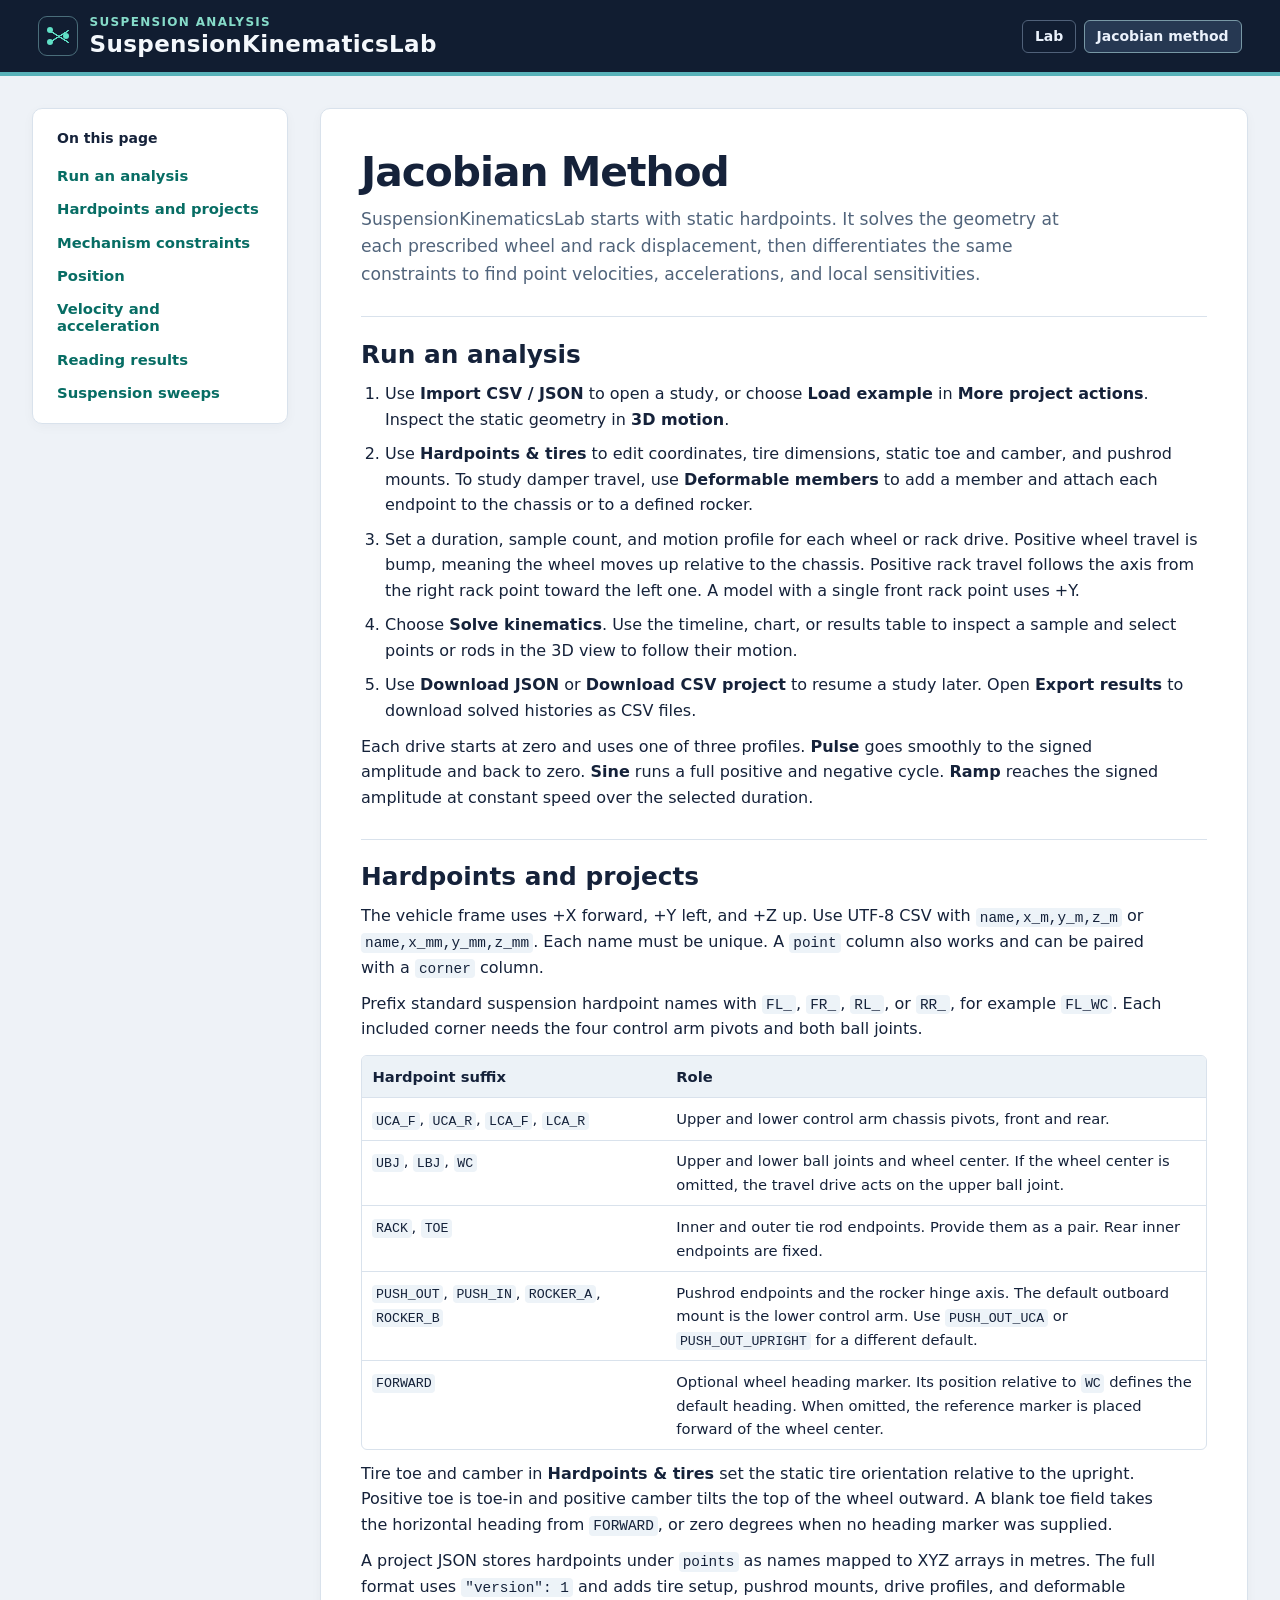
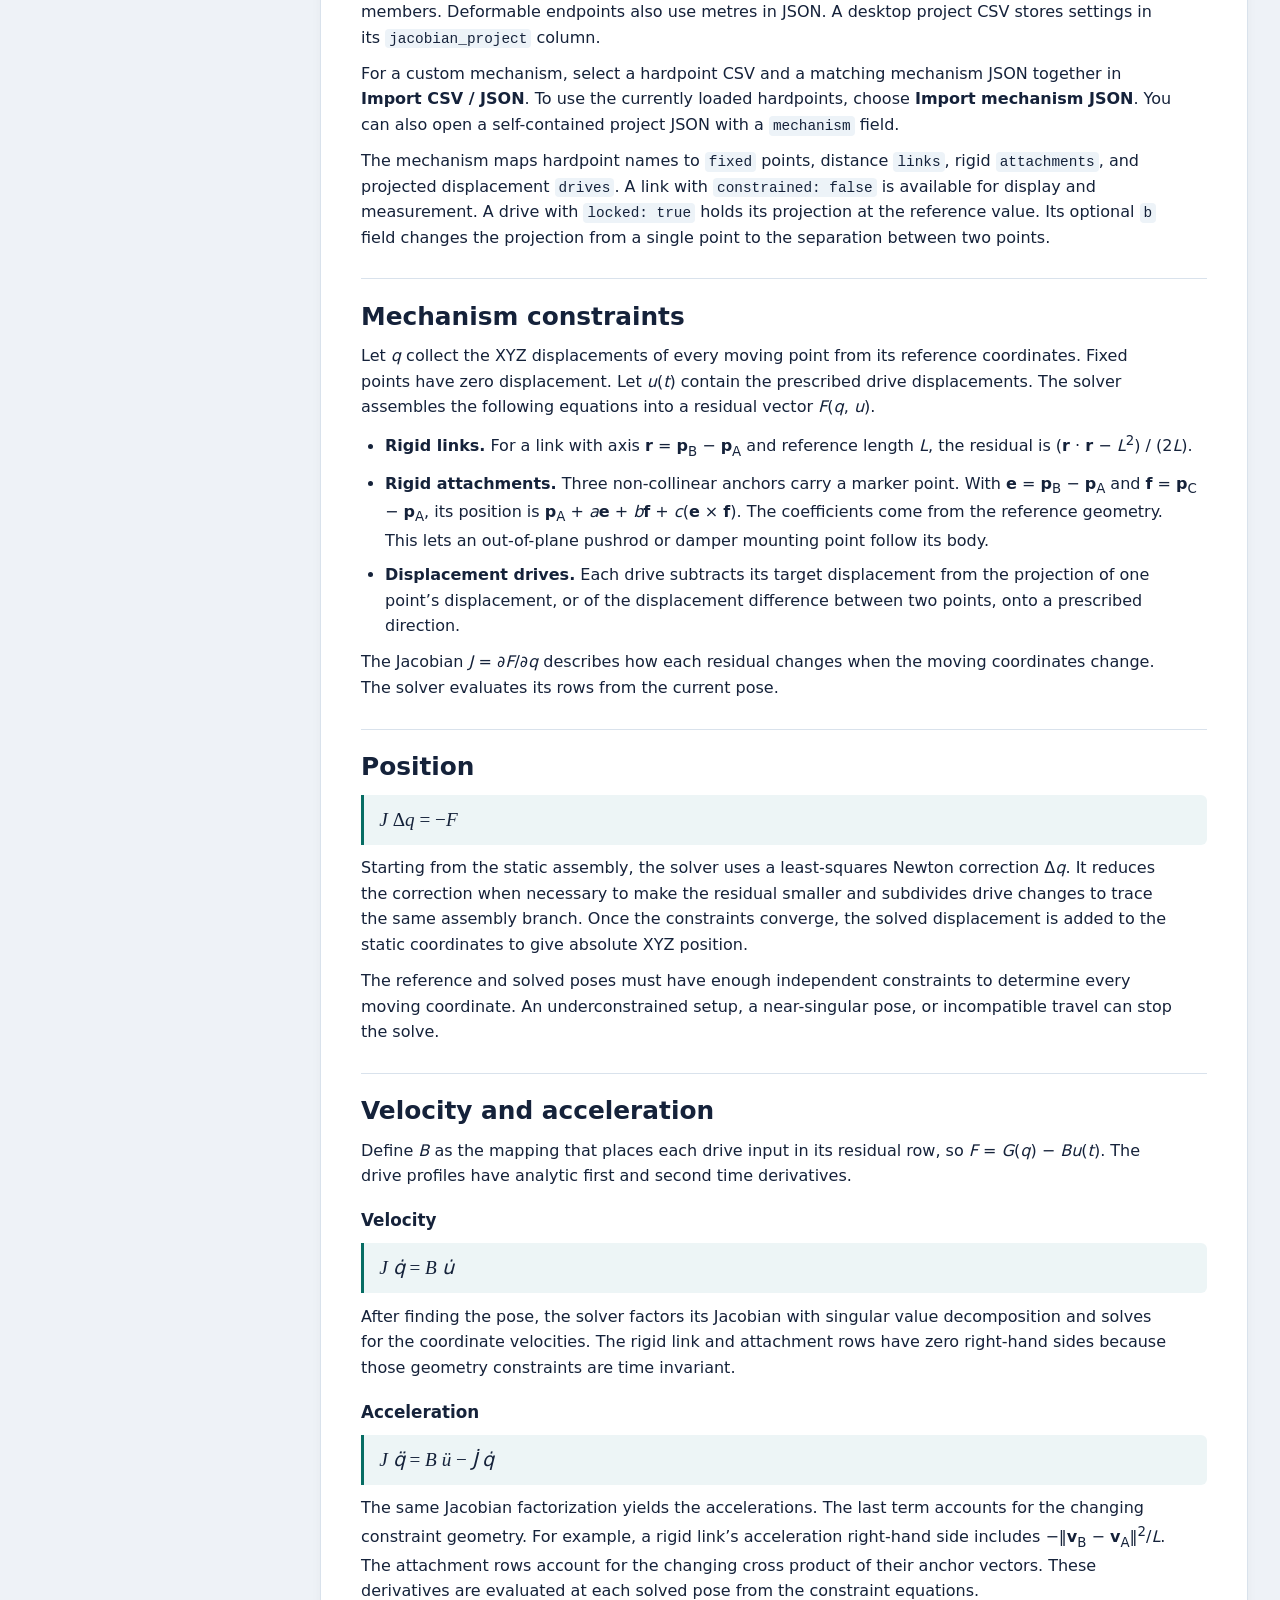
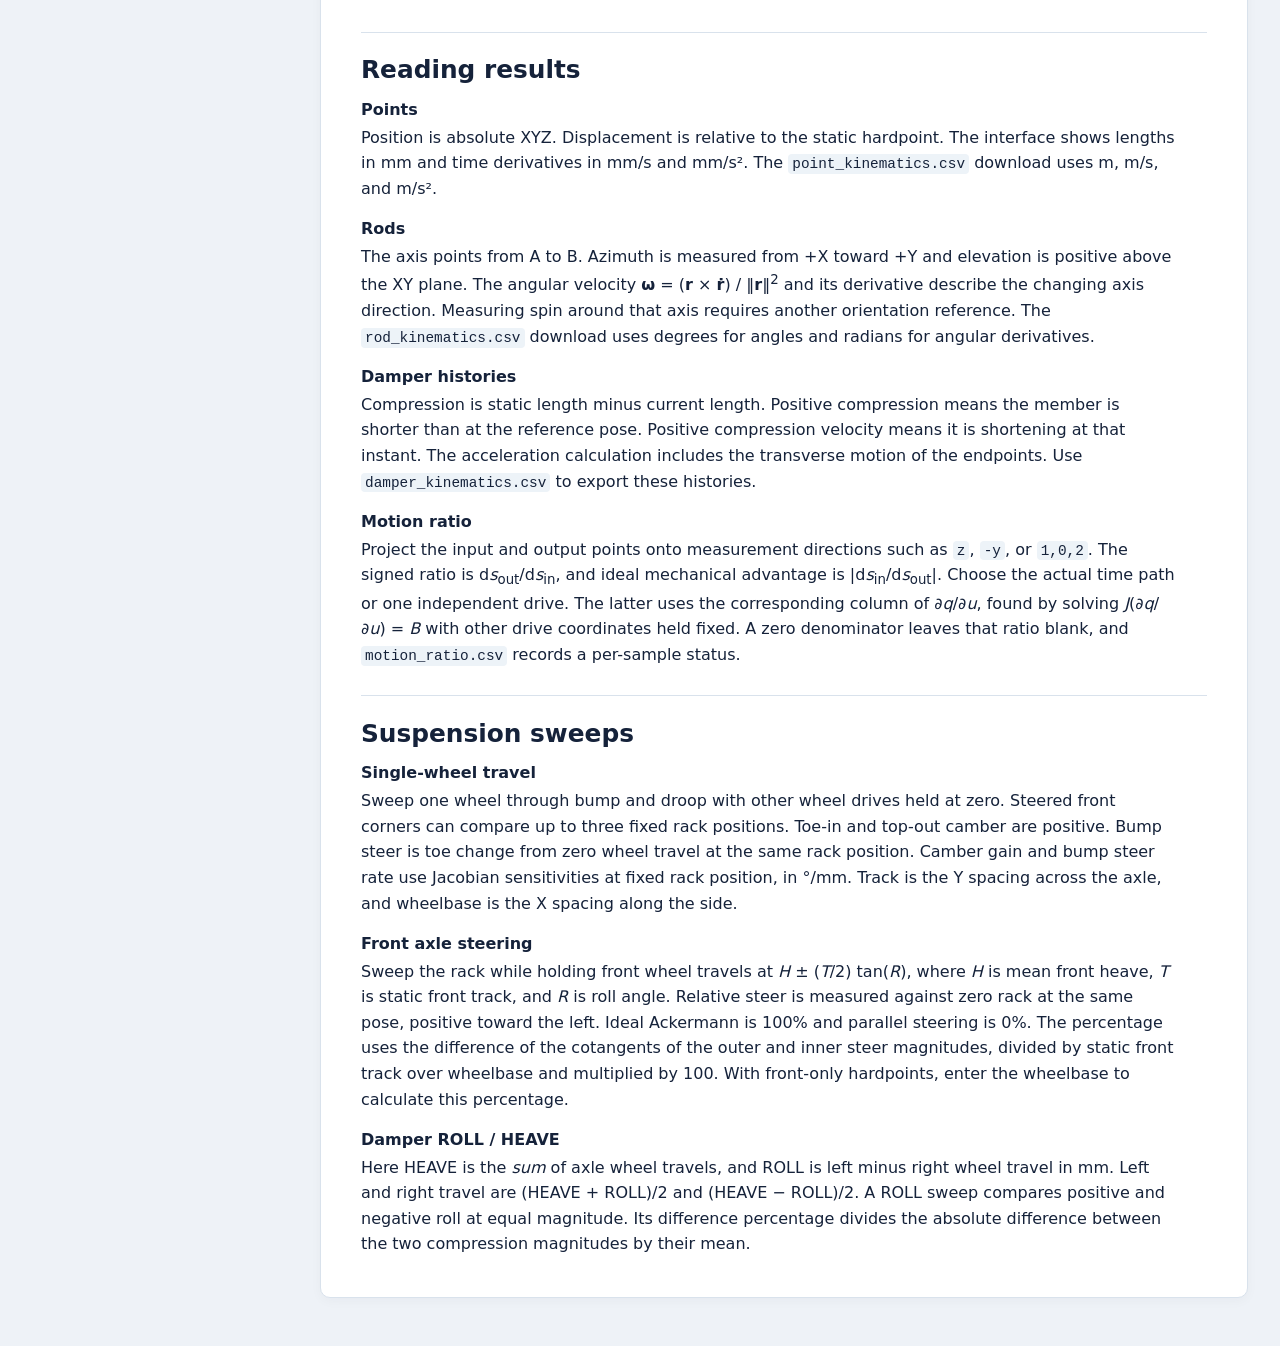
==== web/method.html @ 9f3589c9 "Publish SuspensionKinematicsLab with GitHub Pages" ====
<!doctype html>
<html lang="en">
<head>
  <meta charset="utf-8">
  <meta name="viewport" content="width=device-width, initial-scale=1">
  <meta name="description" content="Set up a suspension study and learn how the constraint Jacobian solves position, velocity, and acceleration.">
  <meta name="theme-color" content="#111d31">
  <title>Jacobian Method | SuspensionKinematicsLab</title>
  <link rel="icon" href="data:image/svg+xml,%3Csvg xmlns='http://www.w3.org/2000/svg' viewBox='0 0 32 32'%3E%3Crect width='32' height='32' rx='6' fill='%23111d31'/%3E%3Cpath d='M8 8 24 16 8 24' fill='none' stroke='%2360e0c6' stroke-width='2'/%3E%3Cg fill='%2360e0c6'%3E%3Ccircle cx='8' cy='8' r='3'/%3E%3Ccircle cx='24' cy='16' r='3'/%3E%3Ccircle cx='8' cy='24' r='3'/%3E%3C/g%3E%3C/svg%3E">
  <link rel="stylesheet" href="./styles.css">
  <link rel="stylesheet" href="./method.css">
</head>
<body class="method-page">
  <header class="app-header">
    <a class="brand method-brand" href="./">
      <span class="brand-mark" aria-hidden="true"><i></i><i></i><i></i></span>
      <div><p class="eyebrow">Suspension analysis</p><span class="method-brand-title">SuspensionKinematicsLab</span></div>
    </a>
    <nav class="toolbar" aria-label="Site navigation">
      <a class="nav-link" href="./">Lab</a>
      <a class="nav-link" href="./method.html" aria-current="page">Jacobian method</a>
    </nav>
  </header>
  <main class="method-layout">
    <aside class="method-sidebar">
      <nav aria-label="On this page">
        <h2>On this page</h2>
        <a href="#workflow">Run an analysis</a>
        <a href="#hardpoints">Hardpoints and projects</a>
        <a href="#constraints">Mechanism constraints</a>
        <a href="#position">Position</a>
        <a href="#derivatives">Velocity and acceleration</a>
        <a href="#results">Reading results</a>
        <a href="#sweeps">Suspension sweeps</a>
      </nav>
    </aside>
    <article class="method-content">
      <div class="method-intro">
        <h1>Jacobian Method</h1>
        <p>SuspensionKinematicsLab starts with static hardpoints. It solves the geometry at each prescribed wheel and rack displacement, then differentiates the same constraints to find point velocities, accelerations, and local sensitivities.</p>
      </div>
      <section id="workflow">
        <h2>Run an analysis</h2>
        <ol>
          <li>Use <strong>Import CSV / JSON</strong> to open a study, or choose <strong>Load example</strong> in <strong>More project actions</strong>. Inspect the static geometry in <strong>3D motion</strong>.</li>
          <li>Use <strong>Hardpoints &amp; tires</strong> to edit coordinates, tire dimensions, static toe and camber, and pushrod mounts. To study damper travel, use <strong>Deformable members</strong> to add a member and attach each endpoint to the chassis or to a defined rocker.</li>
          <li>Set a duration, sample count, and motion profile for each wheel or rack drive. Positive wheel travel is bump, meaning the wheel moves up relative to the chassis. Positive rack travel follows the axis from the right rack point toward the left one. A model with a single front rack point uses +Y.</li>
          <li>Choose <strong>Solve kinematics</strong>. Use the timeline, chart, or results table to inspect a sample and select points or rods in the 3D view to follow their motion.</li>
          <li>Use <strong>Download JSON</strong> or <strong>Download CSV project</strong> to resume a study later. Open <strong>Export results</strong> to download solved histories as CSV files.</li>
        </ol>
        <p>Each drive starts at zero and uses one of three profiles. <strong>Pulse</strong> goes smoothly to the signed amplitude and back to zero. <strong>Sine</strong> runs a full positive and negative cycle. <strong>Ramp</strong> reaches the signed amplitude at constant speed over the selected duration.</p>
      </section>

      <section id="hardpoints">
        <h2>Hardpoints and projects</h2>
        <p>The vehicle frame uses +X forward, +Y left, and +Z up. Use UTF-8 CSV with <code>name,x_m,y_m,z_m</code> or <code>name,x_mm,y_mm,z_mm</code>. Each name must be unique. A <code>point</code> column also works and can be paired with a <code>corner</code> column.</p>
        <p>Prefix standard suspension hardpoint names with <code>FL_</code>, <code>FR_</code>, <code>RL_</code>, or <code>RR_</code>, for example <code>FL_WC</code>. Each included corner needs the four control arm pivots and both ball joints.</p>
        <div class="method-table">
          <table>
            <thead><tr><th scope="col">Hardpoint suffix</th><th scope="col">Role</th></tr></thead>
            <tbody>
              <tr><td><code>UCA_F</code>, <code>UCA_R</code>, <code>LCA_F</code>, <code>LCA_R</code></td><td>Upper and lower control arm chassis pivots, front and rear.</td></tr>
              <tr><td><code>UBJ</code>, <code>LBJ</code>, <code>WC</code></td><td>Upper and lower ball joints and wheel center. If the wheel center is omitted, the travel drive acts on the upper ball joint.</td></tr>
              <tr><td><code>RACK</code>, <code>TOE</code></td><td>Inner and outer tie rod endpoints. Provide them as a pair. Rear inner endpoints are fixed.</td></tr>
              <tr><td><code>PUSH_OUT</code>, <code>PUSH_IN</code>, <code>ROCKER_A</code>, <code>ROCKER_B</code></td><td>Pushrod endpoints and the rocker hinge axis. The default outboard mount is the lower control arm. Use <code>PUSH_OUT_UCA</code> or <code>PUSH_OUT_UPRIGHT</code> for a different default.</td></tr>
              <tr><td><code>FORWARD</code></td><td>Optional wheel heading marker. Its position relative to <code>WC</code> defines the default heading. When omitted, the reference marker is placed forward of the wheel center.</td></tr>
            </tbody>
          </table>
        </div>
        <p>Tire toe and camber in <strong>Hardpoints &amp; tires</strong> set the static tire orientation relative to the upright. Positive toe is toe-in and positive camber tilts the top of the wheel outward. A blank toe field takes the horizontal heading from <code>FORWARD</code>, or zero degrees when no heading marker was supplied.</p>
        <p>A project JSON stores hardpoints under <code>points</code> as names mapped to XYZ arrays in metres. The full format uses <code>"version": 1</code> and adds tire setup, pushrod mounts, drive profiles, and deformable members. Deformable endpoints also use metres in JSON. A desktop project CSV stores settings in its <code>jacobian_project</code> column.</p>
        <p>For a custom mechanism, select a hardpoint CSV and a matching mechanism JSON together in <strong>Import CSV / JSON</strong>. To use the currently loaded hardpoints, choose <strong>Import mechanism JSON</strong>. You can also open a self-contained project JSON with a <code>mechanism</code> field.</p>
        <p>The mechanism maps hardpoint names to <code>fixed</code> points, distance <code>links</code>, rigid <code>attachments</code>, and projected displacement <code>drives</code>. A link with <code>constrained: false</code> is available for display and measurement. A drive with <code>locked: true</code> holds its projection at the reference value. Its optional <code>b</code> field changes the projection from a single point to the separation between two points.</p>
      </section>

      <section id="constraints">
        <h2>Mechanism constraints</h2>
        <p>Let <var>q</var> collect the XYZ displacements of every moving point from its reference coordinates. Fixed points have zero displacement. Let <var>u</var>(<var>t</var>) contain the prescribed drive displacements. The solver assembles the following equations into a residual vector <var>F</var>(<var>q</var>, <var>u</var>).</p>
        <ul>
          <li><strong>Rigid links.</strong> For a link with axis <strong>r</strong> = <strong>p</strong><sub>B</sub> − <strong>p</strong><sub>A</sub> and reference length <var>L</var>, the residual is (<strong>r</strong> · <strong>r</strong> − <var>L</var><sup>2</sup>) / (2<var>L</var>).</li>
          <li><strong>Rigid attachments.</strong> Three non-collinear anchors carry a marker point. With <strong>e</strong> = <strong>p</strong><sub>B</sub> − <strong>p</strong><sub>A</sub> and <strong>f</strong> = <strong>p</strong><sub>C</sub> − <strong>p</strong><sub>A</sub>, its position is <strong>p</strong><sub>A</sub> + <var>a</var><strong>e</strong> + <var>b</var><strong>f</strong> + <var>c</var>(<strong>e</strong> × <strong>f</strong>). The coefficients come from the reference geometry. This lets an out-of-plane pushrod or damper mounting point follow its body.</li>
          <li><strong>Displacement drives.</strong> Each drive subtracts its target displacement from the projection of one point’s displacement, or of the displacement difference between two points, onto a prescribed direction.</li>
        </ul>
        <p>The Jacobian <var>J</var> = ∂<var>F</var>/∂<var>q</var> describes how each residual changes when the moving coordinates change. The solver evaluates its rows from the current pose.</p>
      </section>

      <section id="position">
        <h2>Position</h2>
        <div class="method-equation" role="math" aria-label="J times delta q equals minus F"><var>J</var> Δ<var>q</var> = −<var>F</var></div>
        <p>Starting from the static assembly, the solver uses a least-squares Newton correction Δ<var>q</var>. It reduces the correction when necessary to make the residual smaller and subdivides drive changes to trace the same assembly branch. Once the constraints converge, the solved displacement is added to the static coordinates to give absolute XYZ position.</p>
        <p>The reference and solved poses must have enough independent constraints to determine every moving coordinate. An underconstrained setup, a near-singular pose, or incompatible travel can stop the solve.</p>
      </section>

      <section id="derivatives">
        <h2>Velocity and acceleration</h2>
        <p>Define <var>B</var> as the mapping that places each drive input in its residual row, so <var>F</var> = <var>G</var>(<var>q</var>) − <var>B</var><var>u</var>(<var>t</var>). The drive profiles have analytic first and second time derivatives.</p>
        <h3>Velocity</h3>
        <div class="method-equation" role="math" aria-label="J times q dot equals B times u dot"><var>J</var> <var>q̇</var> = <var>B</var> <var>u̇</var></div>
        <p>After finding the pose, the solver factors its Jacobian with singular value decomposition and solves for the coordinate velocities. The rigid link and attachment rows have zero right-hand sides because those geometry constraints are time invariant.</p>
        <h3>Acceleration</h3>
        <div class="method-equation" role="math" aria-label="J times q double dot equals B times u double dot minus J dot times q dot"><var>J</var> <var>q̈</var> = <var>B</var> <var>ü</var> − <var>J̇</var> <var>q̇</var></div>
        <p>The same Jacobian factorization yields the accelerations. The last term accounts for the changing constraint geometry. For example, a rigid link’s acceleration right-hand side includes −‖<strong>v</strong><sub>B</sub> − <strong>v</strong><sub>A</sub>‖<sup>2</sup>/<var>L</var>. The attachment rows account for the changing cross product of their anchor vectors. These derivatives are evaluated at each solved pose from the constraint equations.</p>
      </section>

      <section id="results">
        <h2>Reading results</h2>
        <dl>
          <div><dt>Points</dt><dd>Position is absolute XYZ. Displacement is relative to the static hardpoint. The interface shows lengths in mm and time derivatives in mm/s and mm/s². The <code>point_kinematics.csv</code> download uses m, m/s, and m/s².</dd></div>
          <div><dt>Rods</dt><dd>The axis points from A to B. Azimuth is measured from +X toward +Y and elevation is positive above the XY plane. The angular velocity <strong>ω</strong> = (<strong>r</strong> × <strong>ṙ</strong>) / ‖<strong>r</strong>‖<sup>2</sup> and its derivative describe the changing axis direction. Measuring spin around that axis requires another orientation reference. The <code>rod_kinematics.csv</code> download uses degrees for angles and radians for angular derivatives.</dd></div>
          <div><dt>Damper histories</dt><dd>Compression is static length minus current length. Positive compression means the member is shorter than at the reference pose. Positive compression velocity means it is shortening at that instant. The acceleration calculation includes the transverse motion of the endpoints. Use <code>damper_kinematics.csv</code> to export these histories.</dd></div>
          <div><dt>Motion ratio</dt><dd>Project the input and output points onto measurement directions such as <code>z</code>, <code>-y</code>, or <code>1,0,2</code>. The signed ratio is d<var>s</var><sub>out</sub>/d<var>s</var><sub>in</sub>, and ideal mechanical advantage is |d<var>s</var><sub>in</sub>/d<var>s</var><sub>out</sub>|. Choose the actual time path or one independent drive. The latter uses the corresponding column of ∂<var>q</var>/∂<var>u</var>, found by solving <var>J</var>(∂<var>q</var>/∂<var>u</var>) = <var>B</var> with other drive coordinates held fixed. A zero denominator leaves that ratio blank, and <code>motion_ratio.csv</code> records a per-sample status.</dd></div>
        </dl>
      </section>

      <section id="sweeps">
        <h2>Suspension sweeps</h2>
        <dl>
          <div><dt>Single-wheel travel</dt><dd>Sweep one wheel through bump and droop with other wheel drives held at zero. Steered front corners can compare up to three fixed rack positions. Toe-in and top-out camber are positive. Bump steer is toe change from zero wheel travel at the same rack position. Camber gain and bump steer rate use Jacobian sensitivities at fixed rack position, in °/mm. Track is the Y spacing across the axle, and wheelbase is the X spacing along the side.</dd></div>
          <div><dt>Front axle steering</dt><dd>Sweep the rack while holding front wheel travels at <var>H</var> ± (<var>T</var>/2) tan(<var>R</var>), where <var>H</var> is mean front heave, <var>T</var> is static front track, and <var>R</var> is roll angle. Relative steer is measured against zero rack at the same pose, positive toward the left. Ideal Ackermann is 100% and parallel steering is 0%. The percentage uses the difference of the cotangents of the outer and inner steer magnitudes, divided by static front track over wheelbase and multiplied by 100. With front-only hardpoints, enter the wheelbase to calculate this percentage.</dd></div>
          <div><dt>Damper ROLL / HEAVE</dt><dd>Here HEAVE is the <em>sum</em> of axle wheel travels, and ROLL is left minus right wheel travel in mm. Left and right travel are (HEAVE + ROLL)/2 and (HEAVE − ROLL)/2. A ROLL sweep compares positive and negative roll at equal magnitude. Its difference percentage divides the absolute difference between the two compression magnitudes by their mean.</dd></div>
        </dl>
      </section>
    </article>
  </main>
</body>
</html>
---- web/styles.css ----
:root {
  color-scheme: light;
  font-family: "Segoe UI", "Microsoft JhengHei UI", system-ui, sans-serif;
  font-size: 16px;
  color: #15223a;
  background: #eef2f7;
  --ink: #15223a;
  --muted: #51647b;
  --line: #d9e2ec;
  --surface: #fff;
  --accent: #076d64;
  --night: #111d31;
  --teal-line: #58b2b9;
}
* { box-sizing: border-box; }
[hidden] { display: none !important; }
body { margin: 0; }
h1, h2, h3, p { margin: 0; }
button, select, input { font: inherit; }
button, select, input:not([type=checkbox], [type=range]), .file-menu summary {
  padding: .48rem .65rem;
  border: 1px solid #bac9d9;
  border-radius: 6px;
  min-width: 0;
  background: var(--surface);
  color: var(--ink);
}
button, .file-menu summary { font-weight: 600; cursor: pointer; }
button:enabled:hover, .file-menu summary:hover { background: #ebf4f6; border-color: #79a4af; }
:disabled { opacity: .55; cursor: default; }
:focus-visible { outline: 3px solid #30a99a; outline-offset: 2px; }
input[type=checkbox], input[type=range], progress { accent-color: var(--accent); }
select {
  appearance: none;
  padding-right: 1.75rem;
  background-image: url("data:image/svg+xml,%3Csvg xmlns='http://www.w3.org/2000/svg' width='12' height='8' fill='none'%3E%3Cpath d='m1 1 5 5 5-5' stroke='%2351647b' stroke-width='1.6'/%3E%3C/svg%3E");
  background-position: right .6rem center;
  background-repeat: no-repeat;
}
label { display: grid; gap: .3rem; min-width: 0; font-size: .875rem; font-weight: 600; }
label :is(input, select) { width: 100%; }
.check { display: flex; align-items: center; gap: .4rem; }
.check input { width: auto; margin: 0; }
.app-header {
  display: flex;
  justify-content: space-between;
  align-items: center;
  flex-wrap: wrap;
  gap: .8rem 1rem;
  padding: .95rem clamp(1rem, 3vw, 3rem);
  background: var(--night);
  color: #f4f8fc;
  border-bottom: 4px solid var(--teal-line);
}
.brand { display: flex; gap: .7rem; align-items: center; min-width: 0; }
.brand h1 { font-size: clamp(1.04rem, 3.5vw, 1.44rem); letter-spacing: .015em; overflow-wrap: anywhere; }
.brand-mark {
  flex: 0 0 40px;
  width: 40px;
  height: 40px;
  border: 1px solid #4a6d7a;
  border-radius: 9px;
  position: relative;
  color: #60e0c6;
  background: linear-gradient(32deg, transparent 47%, currentColor 48% 52%, transparent 53%) 10px 10px/20px 19px no-repeat,
              linear-gradient(-32deg, transparent 47%, currentColor 48% 52%, transparent 53%) 10px 10px/20px 19px no-repeat;
}
.brand-mark i { position: absolute; width: 6px; height: 6px; border-radius: 50%; background: currentColor; }
.brand-mark i:nth-child(1) { left: 8px; top: 10px; }
.brand-mark i:nth-child(2) { left: 8px; bottom: 10px; }
.brand-mark i:nth-child(3) { right: 8px; top: 16px; }
.eyebrow { font-size: .75rem; font-weight: 700; text-transform: uppercase; letter-spacing: .11em; color: var(--accent); }
.app-header .eyebrow { color: #86dbc9; margin-bottom: .12rem; }
.toolbar { display: flex; flex-wrap: wrap; align-items: center; gap: .45rem; }
.nav-link { color: #eaf1fb; text-decoration: none; padding: .46rem .75rem; border-radius: 6px; border: 1px solid #506179; font-size: .875rem; font-weight: 600; }
.nav-link:hover, .nav-link[aria-current=page] { background: #263852; border-color: #7898a5; }
main { max-width: 1700px; margin: auto; padding: 1rem clamp(1rem, 3vw, 3rem) 2.25rem; }
.project-bar { display: flex; align-items: center; justify-content: space-between; flex-wrap: wrap; gap: .6rem 1.25rem; margin-block: 0 .9rem; }
.project-heading { display: grid; gap: .11rem; overflow-wrap: anywhere; min-width: 0; }
.project-heading strong { font-size: 1.12rem; }
.project-bar button, .file-menu summary { font-size: .875rem; }
.file-menu { position: relative; }
.file-menu summary { white-space: nowrap; }
.menu-body {
  position: absolute;
  z-index: 6;
  inset-inline-end: 0;
  top: calc(100% + .3rem);
  display: grid;
  gap: .35rem;
  width: max-content;
  max-width: calc(100vw - 2rem);
  padding: .5rem;
  border: 1px solid var(--line);
  border-radius: 8px;
  background: var(--surface);
  box-shadow: 0 5px 18px #10244129;
}
.menu-body button { text-align: left; font-size: .875rem; }
.workbench { display: grid; grid-template-columns: minmax(250px, 277px) minmax(0, 1fr); align-items: start; gap: .9rem; }
.panel { min-width: 0; border: 1px solid var(--line); border-radius: 10px; background: var(--surface); box-shadow: 0 3px 12px #0d294409; }
.setup, .results { padding: .95rem; }
.panel-title h2 { font-size: 1.12rem; margin-bottom: .68rem; }
.editor-actions { display: grid; gap: .4rem; margin-bottom: .85rem; }
.editor-actions button { text-align: left; font-size: .9rem; }
fieldset { margin: 0; padding: 0; display: grid; gap: .65rem; border: 0; min-width: 0; }
legend { padding: 0; margin-bottom: .5rem; font-weight: 700; font-size: .9375rem; }
.field-grid { display: grid; gap: .5rem; grid-template-columns: repeat(2, minmax(0, 1fr)); }
.drive-row { margin-bottom: .45rem; }
.drive-row strong { display: block; margin-bottom: .25rem; font-size: .875rem; }
.drive-row .field-grid { grid-template-columns: minmax(0, 1fr) minmax(0, 1.35fr); }
.drive-row label { color: var(--muted); }
button.primary, .tab-bar button[aria-selected=true], .sub-tabs button[aria-pressed=true] { color: #fff; background: var(--accent); border-color: var(--accent); }
button.primary:enabled:hover, .tab-bar button[aria-selected=true]:hover, .sub-tabs button[aria-pressed=true]:enabled:hover { color: #fff; background: #085a54; }
.status-area { display: grid; gap: .55rem; margin-bottom: .85rem; padding-bottom: .65rem; border-bottom: 1px solid var(--line); }
#status, .help { font-size: .875rem; color: var(--muted); line-height: 1.5; }
#status[data-error], dialog footer p { color: #a1282d; }
progress { width: 100%; height: .45rem; }
.results-head { display: flex; flex-wrap: wrap; justify-content: space-between; align-items: center; gap: .6rem; margin-bottom: .72rem; }
.tab-bar, .sub-tabs { display: flex; flex-wrap: wrap; gap: .35rem; }
.tab-bar button, .sub-tabs button { font-size: .875rem; }
.sub-tabs { margin-bottom: .75rem; }
.control-strip { display: flex; flex-wrap: wrap; align-items: end; gap: .55rem; margin-bottom: .65rem; }
.control-strip label:not(.check) { flex: 1 1 125px; max-width: 260px; }
.control-strip .check { min-height: 2.25rem; }
.control-help { margin-bottom: .65rem; }
.scan-form > button { margin-bottom: .65rem; }
.metric-strip { padding-top: .65rem; border-top: 1px solid var(--line); }
.visual { min-width: 0; border-radius: 8px; overflow: hidden; background: var(--night); color: #eaf1fb; }
.visual-toolbar { display: flex; flex-wrap: wrap; gap: .65rem; align-items: center; padding: .55rem .72rem; background: #1c2b43; }
.visual-toolbar label { display: inline-flex; align-items: center; font-size: .875rem; }
.visual-toolbar :is(button, select) { padding-block: .29rem; color: #eaf1fb; border-color: #4f6078; background-color: #253550; font-size: .875rem; }
.visual-toolbar select { background-image: url("data:image/svg+xml,%3Csvg xmlns='http://www.w3.org/2000/svg' width='12' height='8' fill='none'%3E%3Cpath d='m1 1 5 5 5-5' stroke='%23eaf1fb' stroke-width='1.6'/%3E%3C/svg%3E"); }
.visual-toolbar button:enabled:hover { background: #3a4b65; }
canvas { display: block; width: 100%; }
#viewport { height: clamp(325px, 52vh, 590px); touch-action: none; cursor: grab; }
#viewport:active { cursor: grabbing; }
.geometry-legend { display: flex; flex-wrap: wrap; gap: .15rem .85rem; padding: .52rem .73rem; border-top: 1px solid #304761; font-size: .8125rem; color: #cedced; }
.geometry-legend span { display: inline-flex; align-items: center; gap: .35rem; }
.key { display: inline-block; width: .7rem; height: 3px; background: #a7c7ef; }
.key.fixed { width: .45rem; height: .45rem; border: 1px solid #a9b9ce; background: transparent; }
.key.moving { width: .45rem; height: .45rem; border-radius: 50%; background: #59d9c3; }
.key.rack { background: #c6db88; }.key.tie { background: #8db5ff; }.key.push { background: #e3a3ee; }.key.damper { background: #ff9f9c; }
.selection-summary { display: flex; flex-wrap: wrap; align-items: center; justify-content: space-between; gap: .55rem; margin-top: .65rem; font-size: .875rem; }
.geometry-help { margin-top: .3rem; }
.playback { display: flex; flex-wrap: wrap; align-items: center; gap: .45rem; margin-top: .85rem; padding-top: .65rem; border-top: 1px solid var(--line); }
.playback input[type=range] { flex: 1; min-width: 68px; }
.playback output { min-width: 5.5rem; text-align: center; font-size: .875rem; font-variant-numeric: tabular-nums; }
.playback button, .playback select { font-size: .875rem; }
.plot-grid { display: grid; grid-template-columns: minmax(0, 7fr) minmax(215px, 4fr); gap: .65rem; }
.plot-canvas { height: 345px; cursor: crosshair; touch-action: pan-y; }
.plot-note { margin: .4rem 0 .55rem; }
.table-scroll { overflow: auto; max-height: 390px; border: 1px solid var(--line); border-radius: 7px; }
table { border-collapse: collapse; width: 100%; font-variant-numeric: tabular-nums; font-size: .875rem; }
td, th { border-bottom: 1px solid var(--line); padding: .42rem .55rem; white-space: nowrap; text-align: left; }
thead { position: sticky; top: 0; z-index: 1; background: #ecf2f7; }
tbody tr:last-child td { border-bottom: 0; }
tbody tr[data-sample] { cursor: pointer; }
tbody tr[data-sample]:hover, tr[data-current] { background: #dff0ed; }
.empty { border: 1px dashed #b8cbd9; background: #f6f9fc; color: var(--muted); border-radius: 8px; padding: 1.05rem; font-size: .9375rem; line-height: 1.5; }
dialog { color: var(--ink); border: 1px solid var(--line); border-radius: 10px; padding: 0; width: min(830px, calc(100% - 1.5rem)); max-height: 91dvh; }
dialog::backdrop { background: #111d31a0; }
dialog form { display: grid; grid-template-rows: auto minmax(0, 1fr) auto; max-height: 89dvh; }
.dialog-title, dialog footer { display: flex; align-items: center; justify-content: space-between; gap: .7rem; padding: .75rem 1rem; background: #edf4f8; }
.dialog-title h2 { font-size: 1.12rem; }
.dialog-body { padding: .8rem 1rem; overflow-y: auto; }
dialog footer p { font-size: .875rem; }
dialog footer button { flex-shrink: 0; }
.settings-group { margin-bottom: .75rem; }
.settings-group h3 { font-size: 1rem; margin-bottom: .4rem; }
.settings-group .table-scroll { max-height: 320px; }
.settings-group input { width: 100%; min-width: 78px; }
.tire-grid { display: grid; grid-template-columns: repeat(4, minmax(0, 1fr)); gap: .55rem; }
.tire-grid + label { margin-top: .5rem; max-width: 280px; }
.member-card { margin: .7rem 0; border: 1px solid var(--line); border-radius: 8px; padding: .65rem; }
.member-title { display: flex; justify-content: space-between; align-items: end; gap: .6rem; }
.member-title label { flex: 1; }
.endpoint { display: grid; grid-template-columns: minmax(110px, 1.4fr) repeat(3, minmax(62px, 1fr)); gap: .45rem; margin-top: .55rem; }
@media (max-width: 1070px) { .plot-grid { grid-template-columns: minmax(0, 1fr); } .table-scroll { max-height: 275px; } }
@media (max-width: 770px) { .workbench { grid-template-columns: minmax(0, 1fr); } .setup, .results { padding: .72rem; } #drive-settings { display: grid; grid-template-columns: repeat(auto-fit, minmax(145px, 1fr)); gap: .5rem; } }
@media (max-width: 500px) {
  .tire-grid, .endpoint { grid-template-columns: repeat(2, minmax(0, 1fr)); }
  .file-menu .menu-body { inset-inline-start: 0; inset-inline-end: auto; }
  .plot-canvas { height: 290px; }
  #viewport { height: 315px; }
  .drive-row select { padding-left: .4rem; }
}
---- web/method.css ----
.method-page {
  display: block;
  min-height: 100vh;
  height: auto;
  overflow: visible;
  background: #eef2f7;
  color: var(--ink, #15223a);
}

.method-brand { color: inherit; text-decoration: none; }
.method-brand-title {
  font-size: clamp(1.04rem, 3.5vw, 1.44rem);
  font-weight: 700;
  letter-spacing: .015em;
  overflow-wrap: anywhere;
}

.method-page .method-layout {
  display: grid;
  grid-template-columns: minmax(12rem, 16rem) minmax(0, 1fr);
  grid-template-rows: auto;
  align-items: start;
  gap: clamp(1rem, 3vw, 2rem);
  width: auto;
  max-width: 80rem;
  margin-inline: auto;
  padding: clamp(1rem, 3vw, 2rem) clamp(1rem, 3vw, 2rem) 3rem;
}

.method-sidebar, .method-content {
  min-width: 0;
  border: 1px solid var(--line, #d9e2ec);
  border-radius: 10px;
  background: var(--surface, #fff);
  box-shadow: 0 3px 12px #0d294409;
}

.method-sidebar {
  position: sticky;
  top: 1rem;
  padding: 1rem;
}

.method-sidebar nav { display: grid; gap: .22rem; }

.method-sidebar h2 {
  margin: 0 0 .4rem;
  padding: .3rem .5rem;
  font-size: .875rem;
}

.method-sidebar a {
  padding: .4rem .5rem;
  border-radius: 6px;
  color: var(--accent, #076d64);
  font-size: .925rem;
  font-weight: 600;
  text-decoration: none;
}

.method-sidebar a:hover {
  background: #e1f3ef;
  text-decoration: underline;
  text-underline-offset: .15em;
}

.method-content {
  overflow-wrap: break-word;
  padding: clamp(1rem, 4vw, 2.5rem);
  font-size: 1rem;
  line-height: 1.6;
}

.method-content h1 {
  margin: 0;
  font-size: clamp(1.75rem, 4vw, 2.55rem);
  line-height: 1.13;
  letter-spacing: -.025em;
}

.method-content h2, .method-content h3 { margin: 0; line-height: 1.25; }
.method-content h2 { font-size: clamp(1.25rem, 3vw, 1.55rem); }
.method-content h3 { margin-top: 1.35rem; font-size: 1.05rem; }
.method-content p { margin: .65rem 0 0; }
.method-content p, .method-content li, .method-content dd { max-width: 80ch; }
.method-content strong { font-weight: 650; }
.method-content section {
  margin-top: 1.75rem;
  padding-top: 1.4rem;
  border-top: 1px solid var(--line, #d9e2ec);
  scroll-margin-top: 2rem;
}

.method-intro p { max-width: 66ch; color: var(--muted, #51647b); font-size: 1.075rem; }
.method-content ol, .method-content ul { margin: .65rem 0 0; padding-left: 1.5rem; }
.method-content li + li { margin-top: .55rem; }
.method-content dl { margin: .65rem 0 0; }
.method-content dl > div + div { margin-top: .9rem; }
.method-content dt { font-weight: 650; }
.method-content dd { margin: .15rem 0 0; }

.method-content code {
  padding: .12em .28em;
  border-radius: 4px;
  background: #edf3f8;
  font: .9em ui-monospace, Consolas, monospace;
}

.method-equation {
  margin-top: .75rem;
  padding: .55em .8em;
  border-left: 3px solid var(--accent, #076d64);
  border-radius: 0 6px 6px 0;
  background: #edf5f6;
  font: 1.2rem/1.5 "Cambria Math", Cambria, Georgia, serif;
}

.method-table {
  margin-top: .85rem;
  overflow: auto;
  border: 1px solid var(--line, #d9e2ec);
  border-radius: 6px;
}

.method-table table { width: 100%; border-collapse: collapse; font-size: .92rem; }
.method-table th, .method-table td {
  padding: .55rem .65rem;
  border-bottom: 1px solid var(--line, #d9e2ec);
  vertical-align: top;
  text-align: left;
  white-space: normal;
}
.method-table th { background: #ecf2f7; }
.method-table tr:last-child td { border-bottom: 0; }
.method-table td:first-child { width: 36%; }

@media (max-width: 46rem) {
  .method-page .method-layout { grid-template-columns: minmax(0, 1fr); }
  .method-sidebar { position: static; }
  .method-sidebar nav { grid-template-columns: repeat(auto-fit, minmax(min(100%, 9rem), 1fr)); }
  .method-sidebar h2 { grid-column: 1 / -1; }
}
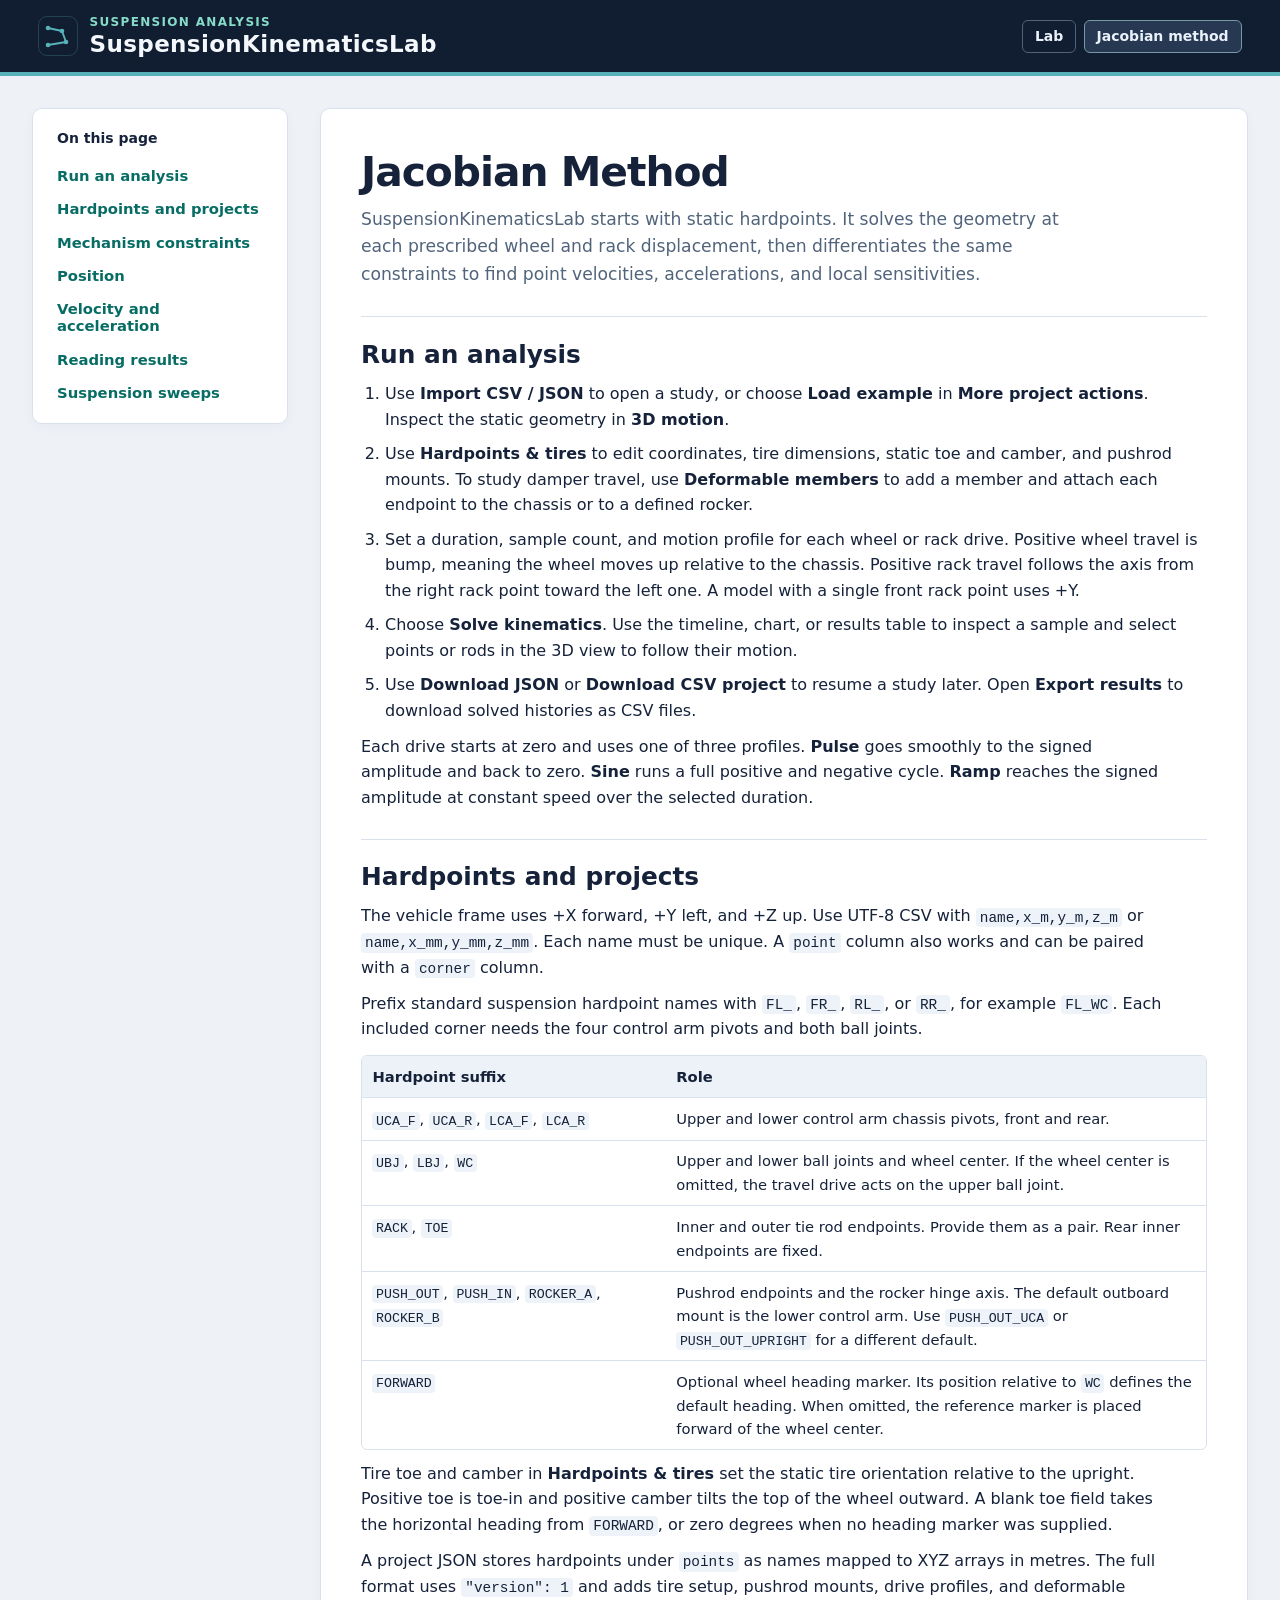
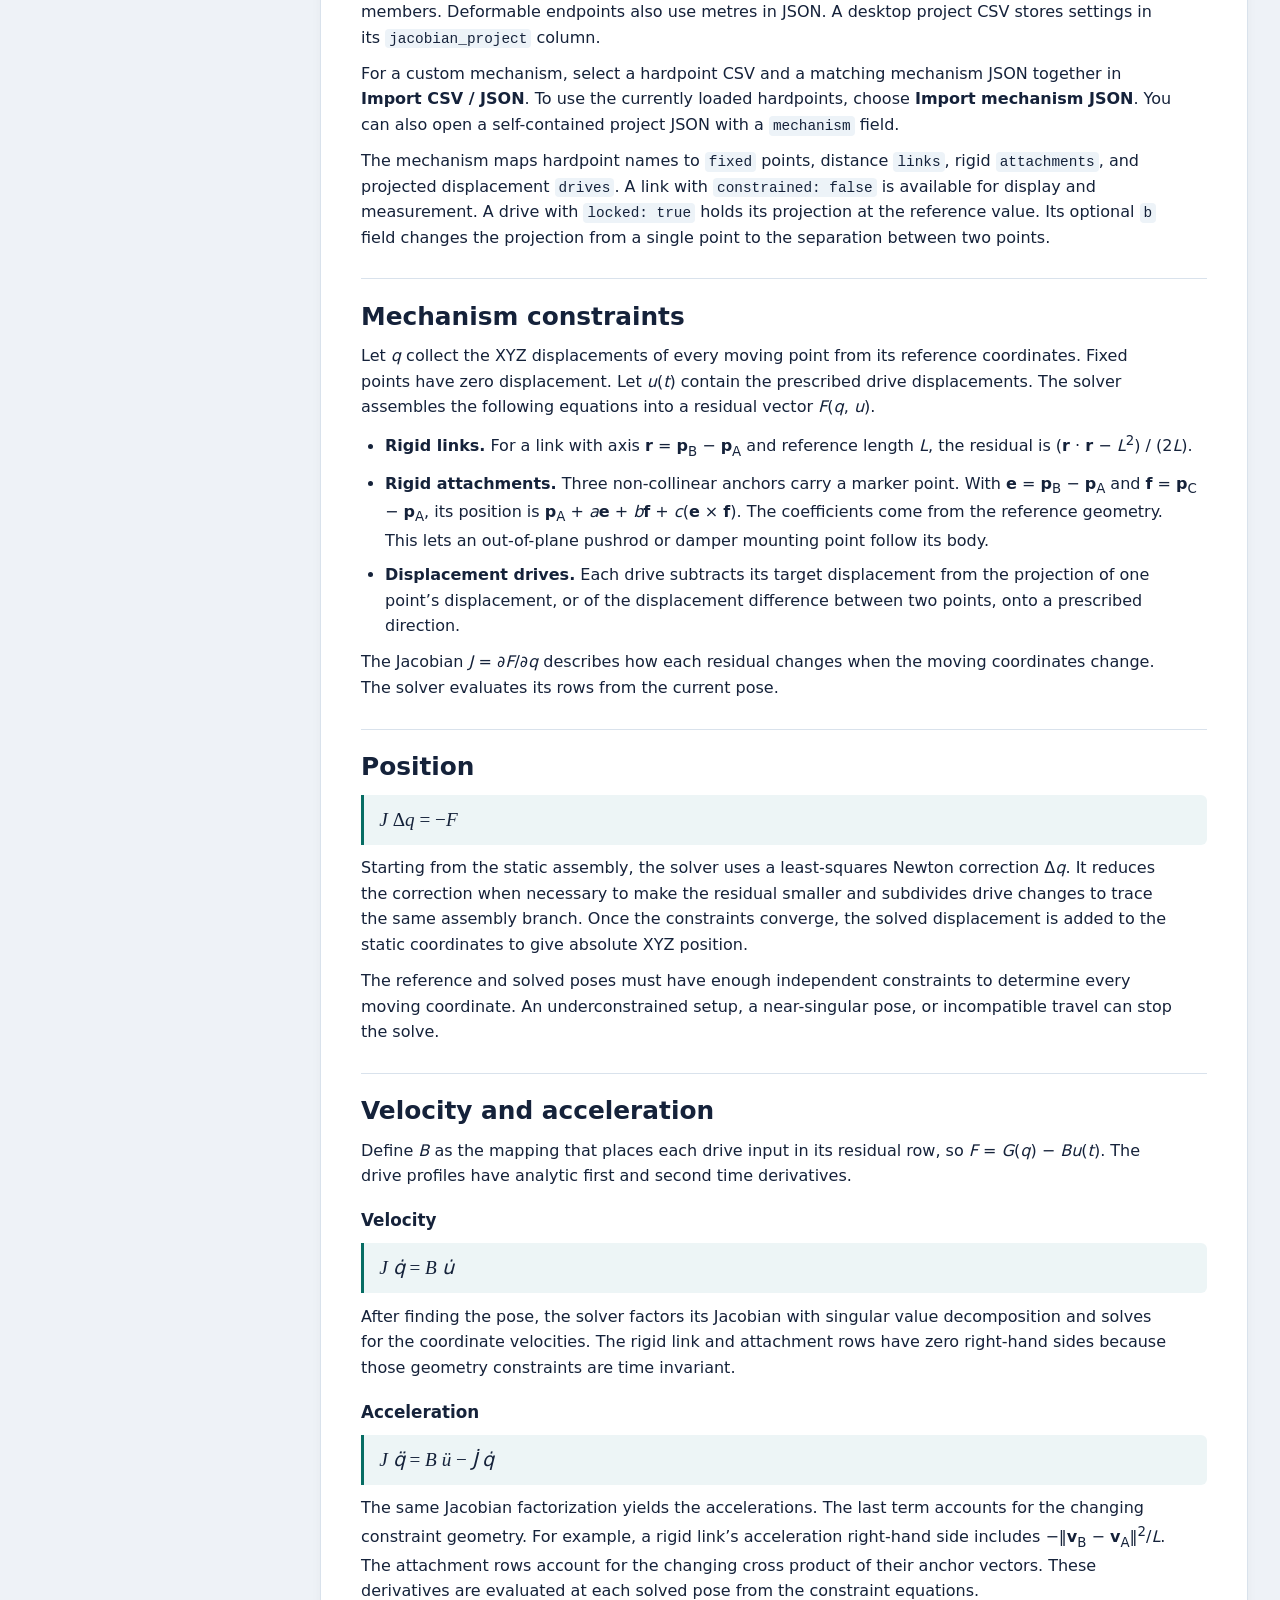
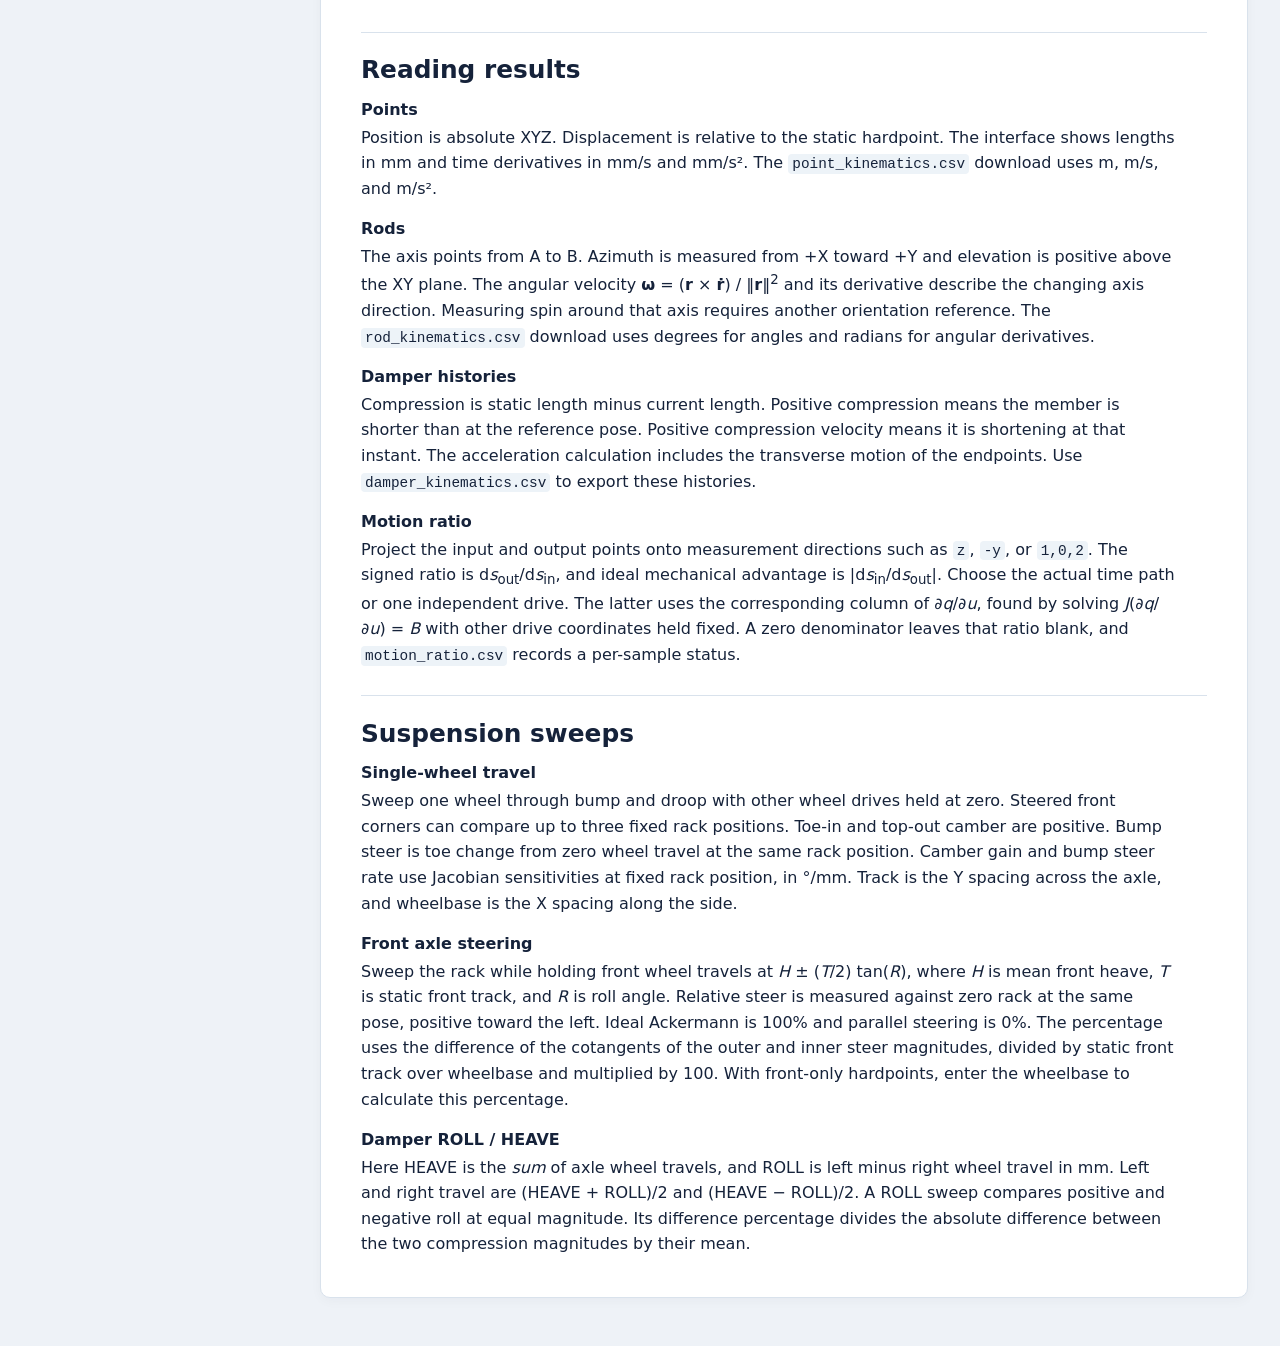
==== commit a9df8416: "Unify the site favicon and suspension header icon" ====
--- a/web/method.html
+++ b/web/method.html
@@ -6,14 +6,14 @@
   <meta name="description" content="Set up a suspension study and learn how the constraint Jacobian solves position, velocity, and acceleration.">
   <meta name="theme-color" content="#111d31">
   <title>Jacobian Method | SuspensionKinematicsLab</title>
-  <link rel="icon" href="data:image/svg+xml,%3Csvg xmlns='http://www.w3.org/2000/svg' viewBox='0 0 32 32'%3E%3Crect width='32' height='32' rx='6' fill='%23111d31'/%3E%3Cpath d='M8 8 24 16 8 24' fill='none' stroke='%2360e0c6' stroke-width='2'/%3E%3Cg fill='%2360e0c6'%3E%3Ccircle cx='8' cy='8' r='3'/%3E%3Ccircle cx='24' cy='16' r='3'/%3E%3Ccircle cx='8' cy='24' r='3'/%3E%3C/g%3E%3C/svg%3E">
+  <link rel="icon" href="suspension-icon.svg" type="image/svg+xml">
   <link rel="stylesheet" href="./styles.css">
   <link rel="stylesheet" href="./method.css">
 </head>
 <body class="method-page">
   <header class="app-header">
     <a class="brand method-brand" href="./">
-      <span class="brand-mark" aria-hidden="true"><i></i><i></i><i></i></span>
+      <img class="brand-mark" src="suspension-icon.svg" width="40" height="40" alt="">
       <div><p class="eyebrow">Suspension analysis</p><span class="method-brand-title">SuspensionKinematicsLab</span></div>
     </a>
     <nav class="toolbar" aria-label="Site navigation">
--- a/web/styles.css
+++ b/web/styles.css
@@ -54,21 +54,7 @@
 }
 .brand { display: flex; gap: .7rem; align-items: center; min-width: 0; }
 .brand h1 { font-size: clamp(1.04rem, 3.5vw, 1.44rem); letter-spacing: .015em; overflow-wrap: anywhere; }
-.brand-mark {
-  flex: 0 0 40px;
-  width: 40px;
-  height: 40px;
-  border: 1px solid #4a6d7a;
-  border-radius: 9px;
-  position: relative;
-  color: #60e0c6;
-  background: linear-gradient(32deg, transparent 47%, currentColor 48% 52%, transparent 53%) 10px 10px/20px 19px no-repeat,
-              linear-gradient(-32deg, transparent 47%, currentColor 48% 52%, transparent 53%) 10px 10px/20px 19px no-repeat;
-}
-.brand-mark i { position: absolute; width: 6px; height: 6px; border-radius: 50%; background: currentColor; }
-.brand-mark i:nth-child(1) { left: 8px; top: 10px; }
-.brand-mark i:nth-child(2) { left: 8px; bottom: 10px; }
-.brand-mark i:nth-child(3) { right: 8px; top: 16px; }
+.brand-mark { display: block; flex: none; }
 .eyebrow { font-size: .75rem; font-weight: 700; text-transform: uppercase; letter-spacing: .11em; color: var(--accent); }
 .app-header .eyebrow { color: #86dbc9; margin-bottom: .12rem; }
 .toolbar { display: flex; flex-wrap: wrap; align-items: center; gap: .45rem; }
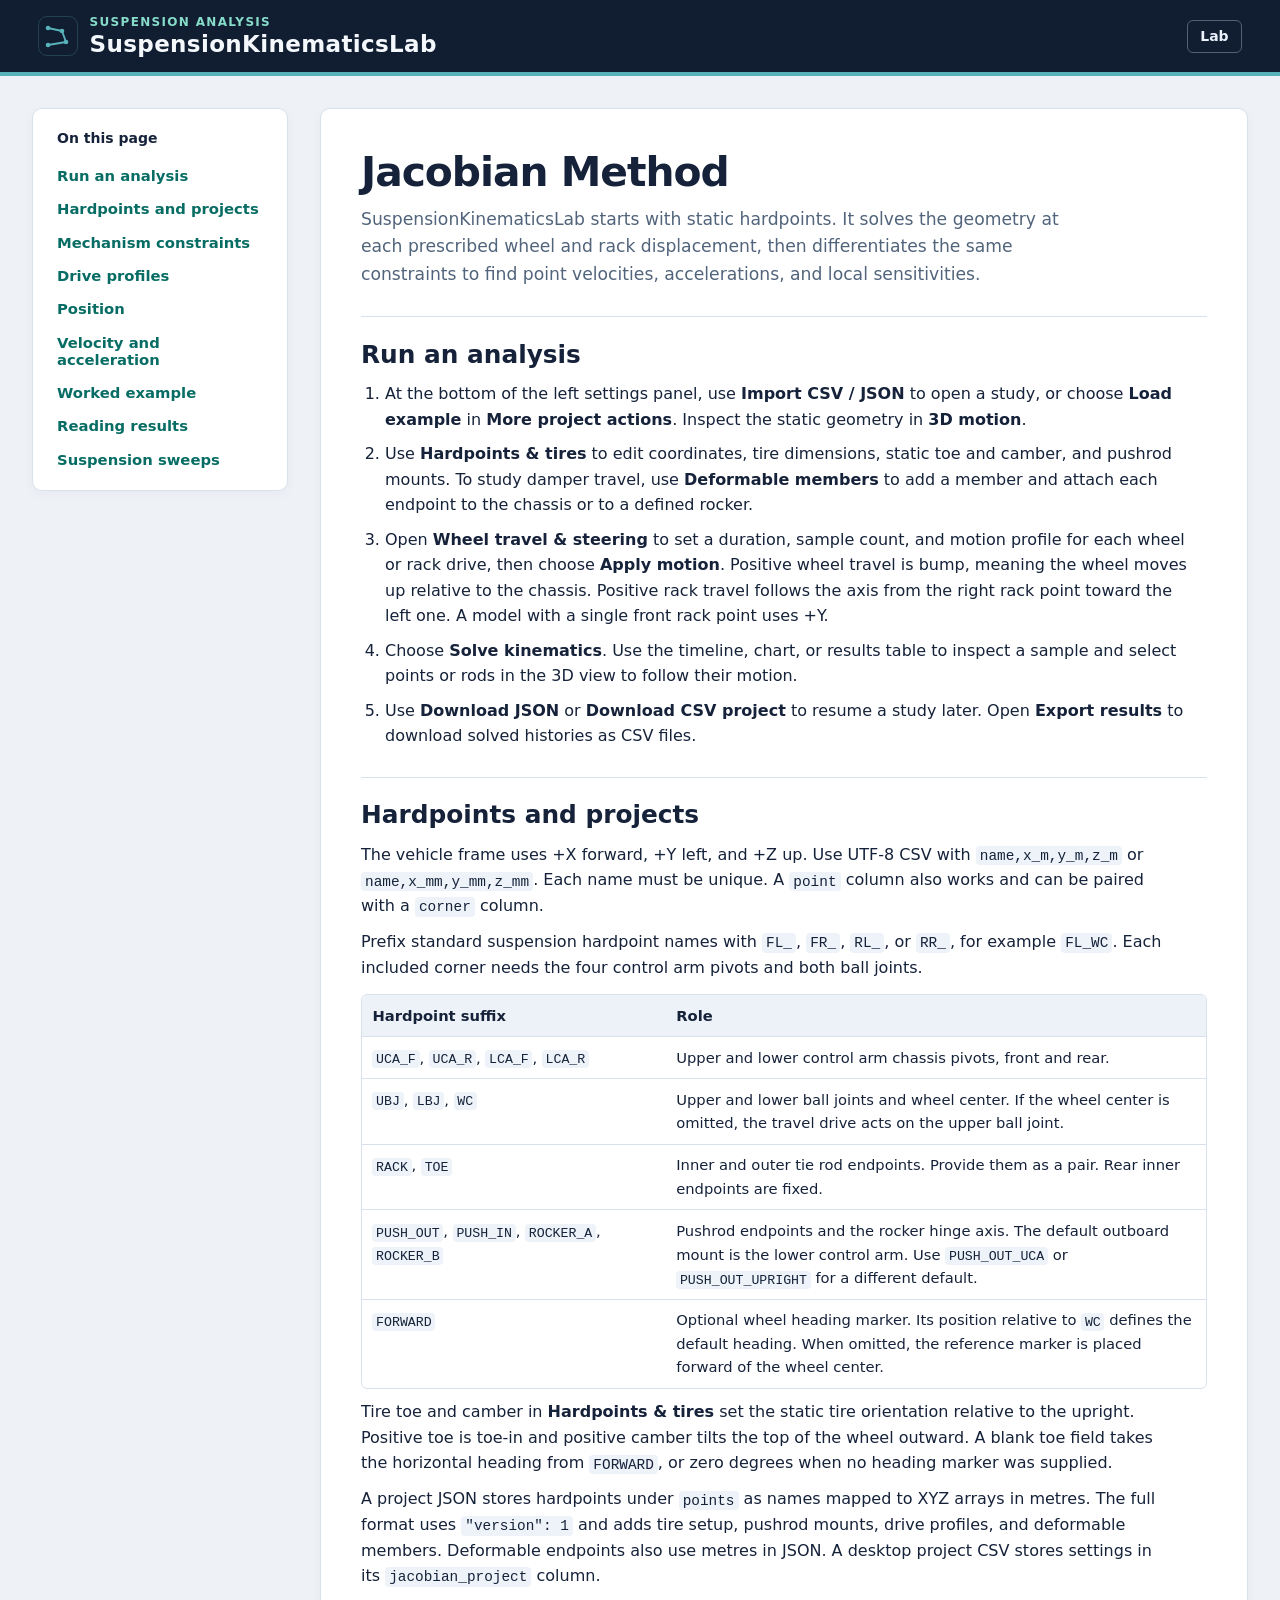
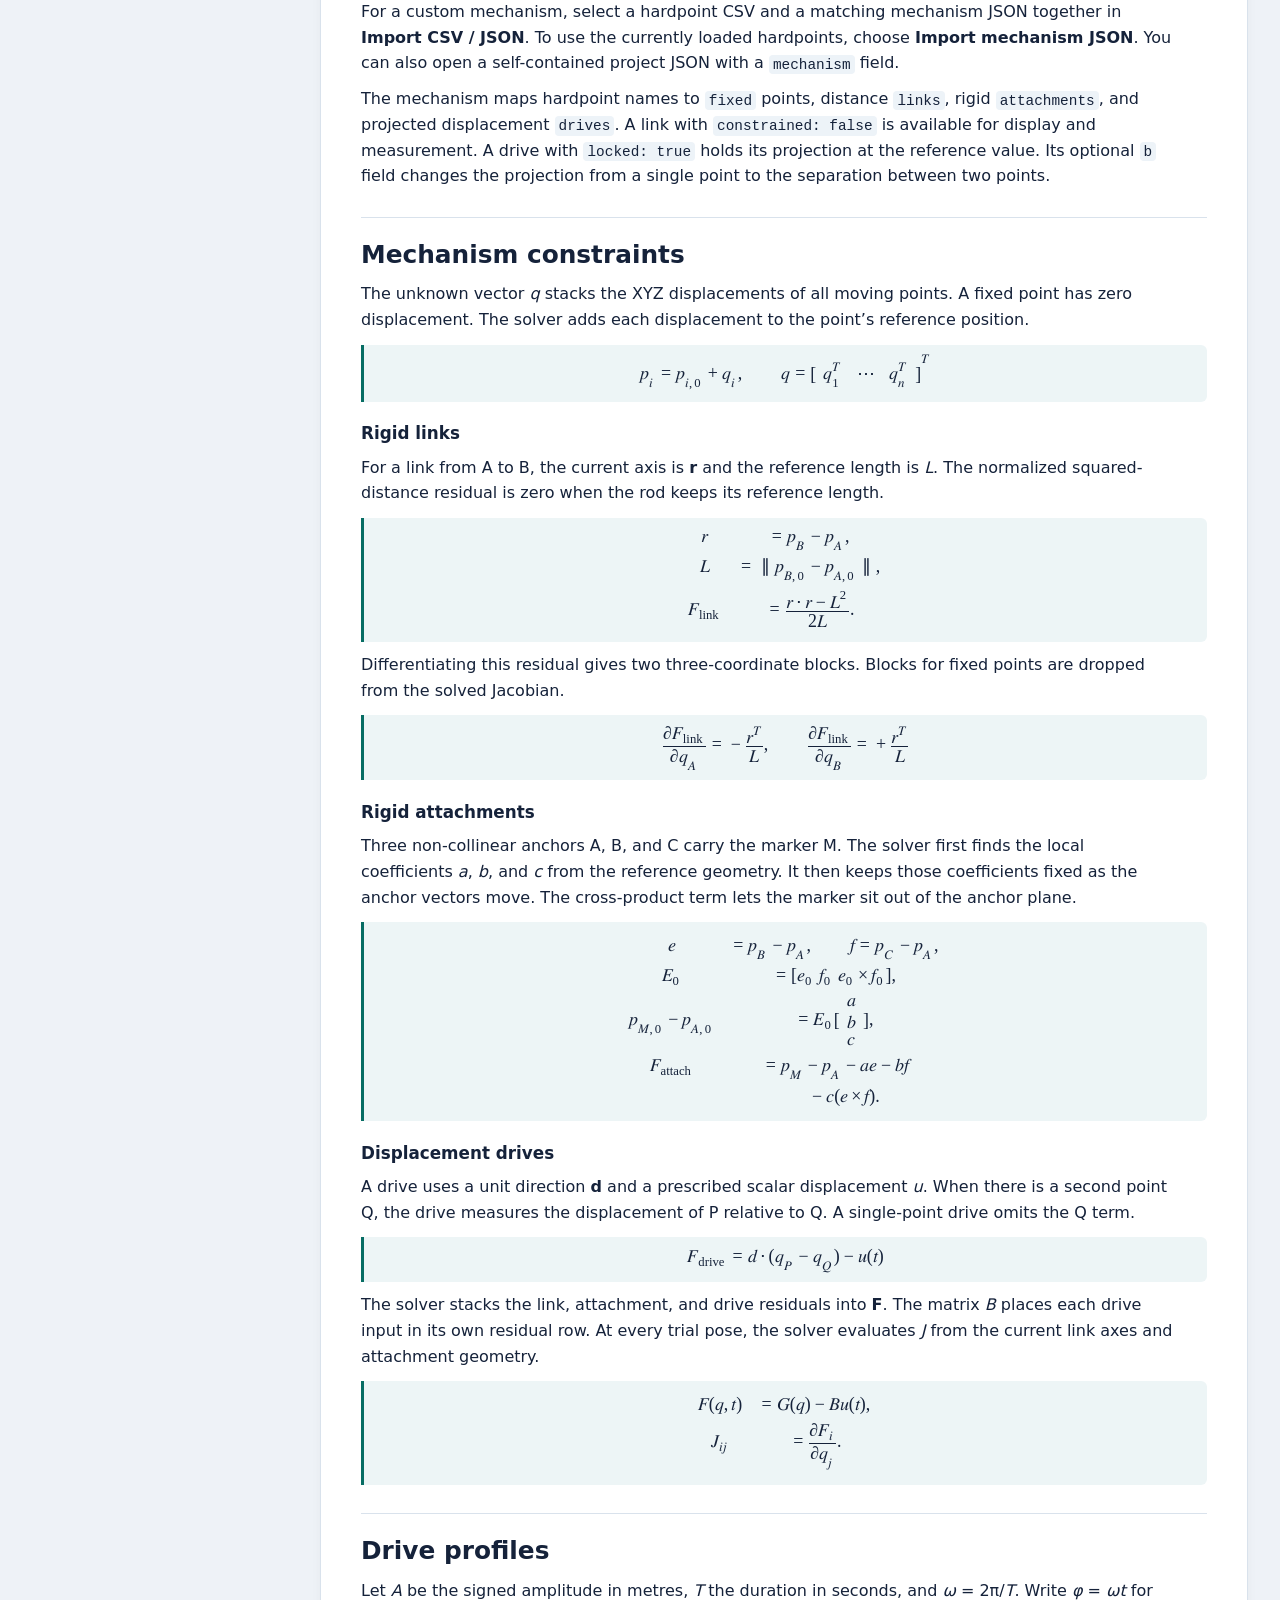
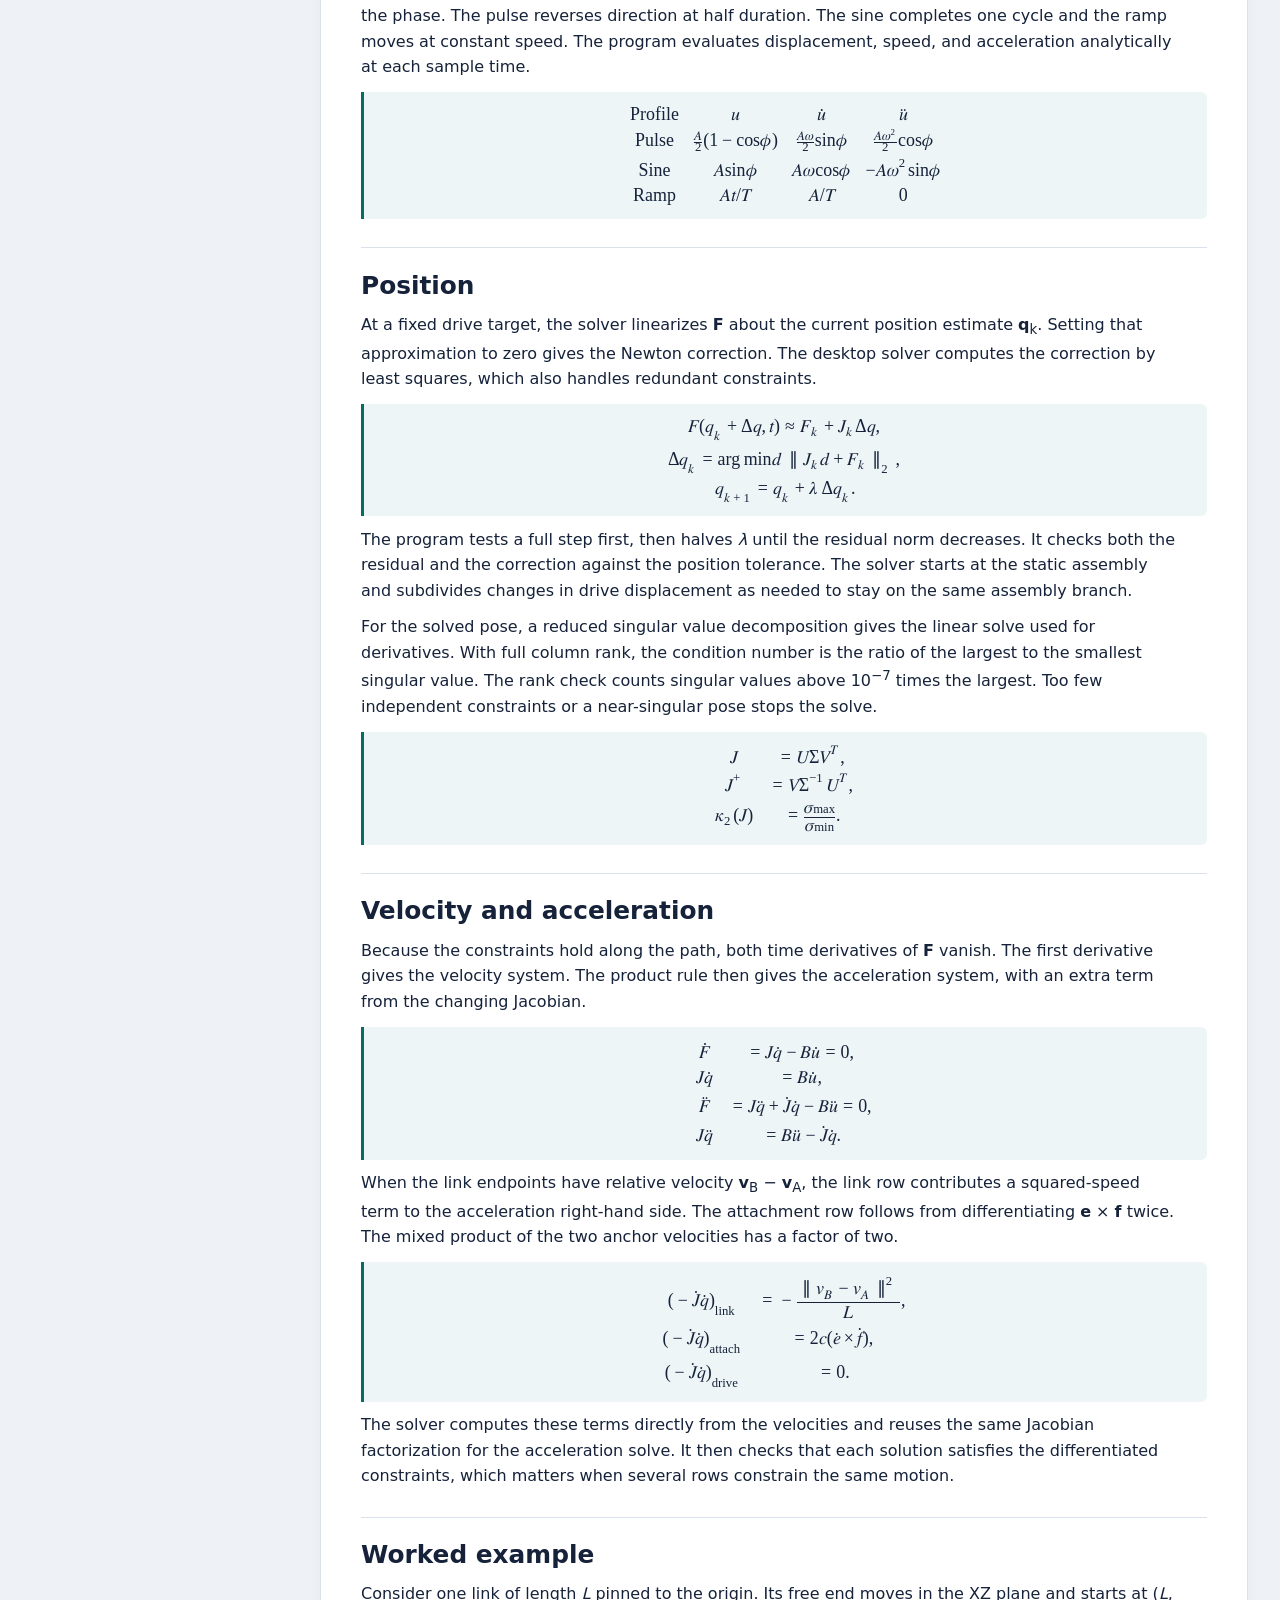
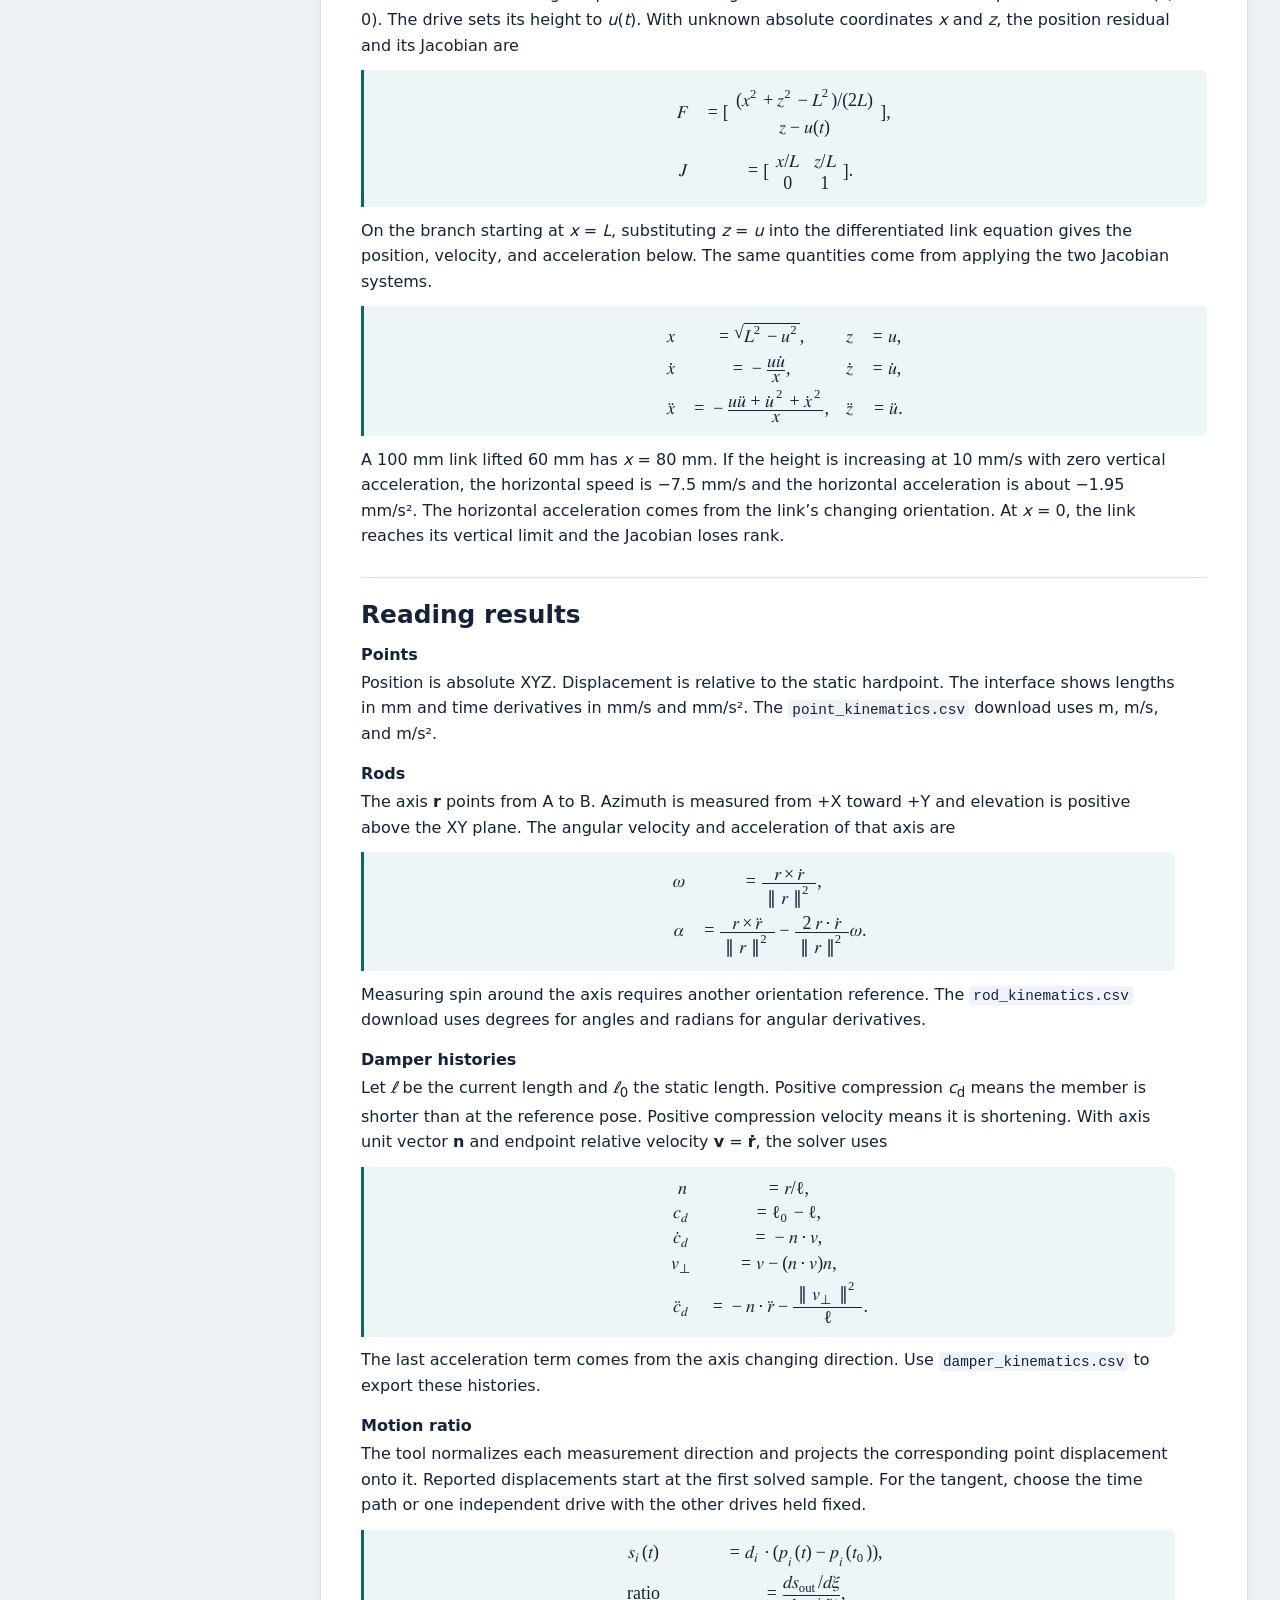
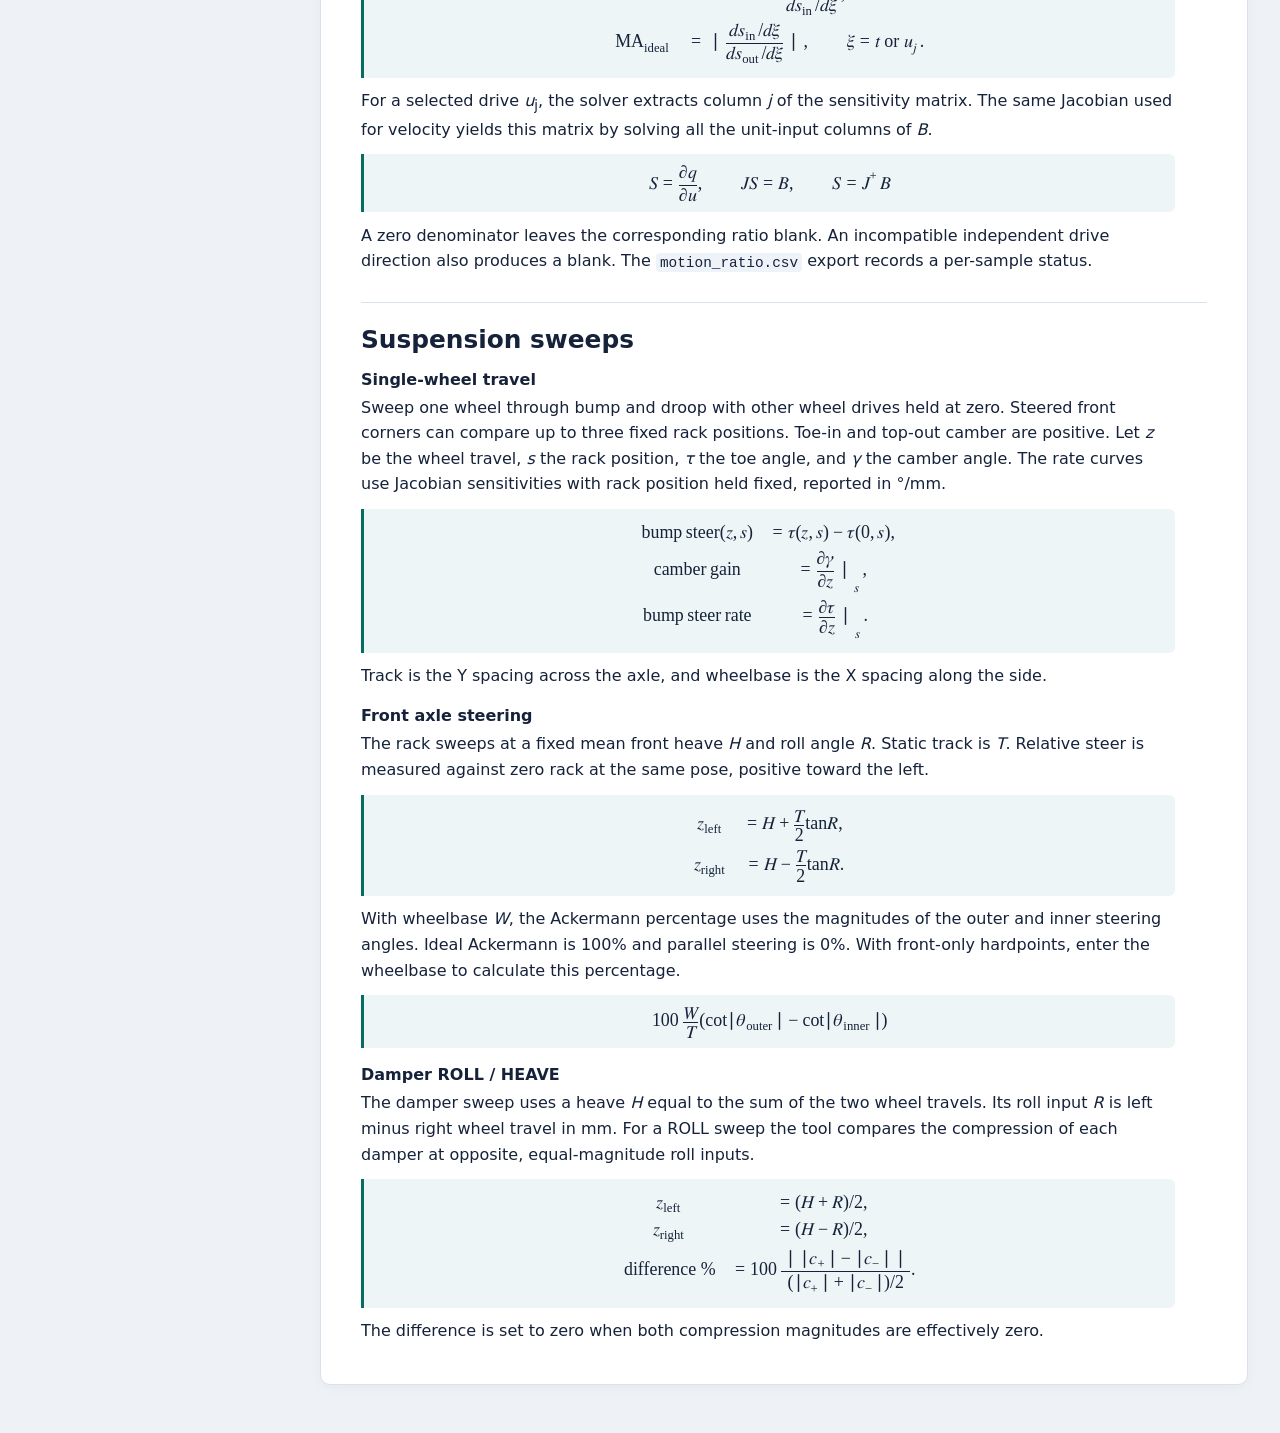
==== commit c38f2326: "Refine lab workspace and expand Jacobian derivations" ====
--- a/web/method.html
+++ b/web/method.html
@@ -18,7 +18,6 @@
     </a>
     <nav class="toolbar" aria-label="Site navigation">
       <a class="nav-link" href="./">Lab</a>
-      <a class="nav-link" href="./method.html" aria-current="page">Jacobian method</a>
     </nav>
   </header>
   <main class="method-layout">
@@ -28,8 +27,10 @@
         <a href="#workflow">Run an analysis</a>
         <a href="#hardpoints">Hardpoints and projects</a>
         <a href="#constraints">Mechanism constraints</a>
+        <a href="#profiles">Drive profiles</a>
         <a href="#position">Position</a>
         <a href="#derivatives">Velocity and acceleration</a>
+        <a href="#example">Worked example</a>
         <a href="#results">Reading results</a>
         <a href="#sweeps">Suspension sweeps</a>
       </nav>
@@ -42,13 +43,12 @@
       <section id="workflow">
         <h2>Run an analysis</h2>
         <ol>
-          <li>Use <strong>Import CSV / JSON</strong> to open a study, or choose <strong>Load example</strong> in <strong>More project actions</strong>. Inspect the static geometry in <strong>3D motion</strong>.</li>
+          <li>At the bottom of the left settings panel, use <strong>Import CSV / JSON</strong> to open a study, or choose <strong>Load example</strong> in <strong>More project actions</strong>. Inspect the static geometry in <strong>3D motion</strong>.</li>
           <li>Use <strong>Hardpoints &amp; tires</strong> to edit coordinates, tire dimensions, static toe and camber, and pushrod mounts. To study damper travel, use <strong>Deformable members</strong> to add a member and attach each endpoint to the chassis or to a defined rocker.</li>
-          <li>Set a duration, sample count, and motion profile for each wheel or rack drive. Positive wheel travel is bump, meaning the wheel moves up relative to the chassis. Positive rack travel follows the axis from the right rack point toward the left one. A model with a single front rack point uses +Y.</li>
+          <li>Open <strong>Wheel travel &amp; steering</strong> to set a duration, sample count, and motion profile for each wheel or rack drive, then choose <strong>Apply motion</strong>. Positive wheel travel is bump, meaning the wheel moves up relative to the chassis. Positive rack travel follows the axis from the right rack point toward the left one. A model with a single front rack point uses +Y.</li>
           <li>Choose <strong>Solve kinematics</strong>. Use the timeline, chart, or results table to inspect a sample and select points or rods in the 3D view to follow their motion.</li>
           <li>Use <strong>Download JSON</strong> or <strong>Download CSV project</strong> to resume a study later. Open <strong>Export results</strong> to download solved histories as CSV files.</li>
         </ol>
-        <p>Each drive starts at zero and uses one of three profiles. <strong>Pulse</strong> goes smoothly to the signed amplitude and back to zero. <strong>Sine</strong> runs a full positive and negative cycle. <strong>Ramp</strong> reaches the signed amplitude at constant speed over the selected duration.</p>
       </section>
 
       <section id="hardpoints">
@@ -73,51 +73,344 @@
         <p>The mechanism maps hardpoint names to <code>fixed</code> points, distance <code>links</code>, rigid <code>attachments</code>, and projected displacement <code>drives</code>. A link with <code>constrained: false</code> is available for display and measurement. A drive with <code>locked: true</code> holds its projection at the reference value. Its optional <code>b</code> field changes the projection from a single point to the separation between two points.</p>
       </section>
 
+      <!-- Display equations are pre-rendered from the TeX in their MathML annotations. -->
       <section id="constraints">
         <h2>Mechanism constraints</h2>
-        <p>Let <var>q</var> collect the XYZ displacements of every moving point from its reference coordinates. Fixed points have zero displacement. Let <var>u</var>(<var>t</var>) contain the prescribed drive displacements. The solver assembles the following equations into a residual vector <var>F</var>(<var>q</var>, <var>u</var>).</p>
-        <ul>
-          <li><strong>Rigid links.</strong> For a link with axis <strong>r</strong> = <strong>p</strong><sub>B</sub> − <strong>p</strong><sub>A</sub> and reference length <var>L</var>, the residual is (<strong>r</strong> · <strong>r</strong> − <var>L</var><sup>2</sup>) / (2<var>L</var>).</li>
-          <li><strong>Rigid attachments.</strong> Three non-collinear anchors carry a marker point. With <strong>e</strong> = <strong>p</strong><sub>B</sub> − <strong>p</strong><sub>A</sub> and <strong>f</strong> = <strong>p</strong><sub>C</sub> − <strong>p</strong><sub>A</sub>, its position is <strong>p</strong><sub>A</sub> + <var>a</var><strong>e</strong> + <var>b</var><strong>f</strong> + <var>c</var>(<strong>e</strong> × <strong>f</strong>). The coefficients come from the reference geometry. This lets an out-of-plane pushrod or damper mounting point follow its body.</li>
-          <li><strong>Displacement drives.</strong> Each drive subtracts its target displacement from the projection of one point’s displacement, or of the displacement difference between two points, onto a prescribed direction.</li>
-        </ul>
-        <p>The Jacobian <var>J</var> = ∂<var>F</var>/∂<var>q</var> describes how each residual changes when the moving coordinates change. The solver evaluates its rows from the current pose.</p>
+        <p>The unknown vector <var>q</var> stacks the XYZ displacements of all moving points. A fixed point has zero displacement. The solver adds each displacement to the point’s reference position.</p>
+        <div class="method-equation">
+          <math xmlns="http://www.w3.org/1998/Math/MathML" display="block"><semantics>
+              <mrow><msub><mi mathvariant="bold-italic">p</mi><mi>i</mi></msub><mo>=</mo><msub><mi mathvariant="bold-italic">p</mi><mrow><mi>i</mi><mo separator="true">,</mo><mn>0</mn></mrow></msub><mo>+</mo><msub><mi mathvariant="bold-italic">q</mi><mi>i</mi></msub><mo separator="true">,</mo><mspace width="2em"/><mi mathvariant="bold-italic">q</mi><mo>=</mo><msup><mrow><mo fence="true">[</mo><mtable rowspacing="0.16em" columnalign="center center center" columnspacing="1em"><mtr><mtd><mstyle scriptlevel="0" displaystyle="false"><msubsup><mi mathvariant="bold-italic">q</mi><mn>1</mn><mi mathvariant="sans-serif">T</mi></msubsup></mstyle></mtd><mtd><mstyle scriptlevel="0" displaystyle="false"><mo lspace="0em" rspace="0em">⋯</mo></mstyle></mtd><mtd><mstyle scriptlevel="0" displaystyle="false"><msubsup><mi mathvariant="bold-italic">q</mi><mi>n</mi><mi mathvariant="sans-serif">T</mi></msubsup></mstyle></mtd></mtr></mtable><mo fence="true">]</mo></mrow><mi mathvariant="sans-serif">T</mi></msup></mrow>
+              <annotation encoding="application/x-tex">\boldsymbol{p}_i=\boldsymbol{p}_{i,0}+\boldsymbol{q}_i,
+          \qquad
+          \boldsymbol{q}=
+          \begin{bmatrix}\boldsymbol{q}_1^{\mathsf T}&amp;\cdots&amp;\boldsymbol{q}_n^{\mathsf T}\end{bmatrix}^{\mathsf T}</annotation>
+            </semantics>
+          </math>
+        </div>
+        <h3>Rigid links</h3>
+        <p>For a link from A to B, the current axis is <strong>r</strong> and the reference length is <var>L</var>. The normalized squared-distance residual is zero when the rod keeps its reference length.</p>
+        <div class="method-equation">
+          <math xmlns="http://www.w3.org/1998/Math/MathML" display="block"><semantics>
+              <mtable rowspacing="0.25em" columnalign="right left" columnspacing="0em"><mtr><mtd><mstyle scriptlevel="0" displaystyle="true"><mi mathvariant="bold-italic">r</mi></mstyle></mtd><mtd><mstyle scriptlevel="0" displaystyle="true"><mrow><mrow></mrow><mo>=</mo><msub><mi mathvariant="bold-italic">p</mi><mi>B</mi></msub><mo>−</mo><msub><mi mathvariant="bold-italic">p</mi><mi>A</mi></msub><mo separator="true">,</mo></mrow></mstyle></mtd></mtr><mtr><mtd><mstyle scriptlevel="0" displaystyle="true"><mi>L</mi></mstyle></mtd><mtd><mstyle scriptlevel="0" displaystyle="true"><mrow><mrow></mrow><mo>=</mo><mo stretchy="false">∥</mo><msub><mi mathvariant="bold-italic">p</mi><mrow><mi>B</mi><mo separator="true">,</mo><mn>0</mn></mrow></msub><mo>−</mo><msub><mi mathvariant="bold-italic">p</mi><mrow><mi>A</mi><mo separator="true">,</mo><mn>0</mn></mrow></msub><mo stretchy="false">∥</mo><mo separator="true">,</mo></mrow></mstyle></mtd></mtr><mtr><mtd><mstyle scriptlevel="0" displaystyle="true"><msub><mi>F</mi><mrow><mi mathvariant="normal">l</mi><mi mathvariant="normal">i</mi><mi mathvariant="normal">n</mi><mi mathvariant="normal">k</mi></mrow></msub></mstyle></mtd><mtd><mstyle scriptlevel="0" displaystyle="true"><mrow><mrow></mrow><mo>=</mo><mfrac><mrow><mi mathvariant="bold-italic">r</mi><mo>⋅</mo><mi mathvariant="bold-italic">r</mi><mo>−</mo><msup><mi>L</mi><mn>2</mn></msup></mrow><mrow><mn>2</mn><mi>L</mi></mrow></mfrac><mi mathvariant="normal">.</mi></mrow></mstyle></mtd></mtr></mtable>
+              <annotation encoding="application/x-tex">\begin{aligned}
+          \boldsymbol{r}&amp;=\boldsymbol{p}_B-\boldsymbol{p}_A,\\
+          L&amp;=\lVert\boldsymbol{p}_{B,0}-\boldsymbol{p}_{A,0}\rVert,\\
+          F_{\mathrm{link}}&amp;=\frac{\boldsymbol{r}\cdot\boldsymbol{r}-L^2}{2L}.
+          \end{aligned}</annotation>
+            </semantics>
+          </math>
+        </div>
+        <p>Differentiating this residual gives two three-coordinate blocks. Blocks for fixed points are dropped from the solved Jacobian.</p>
+        <div class="method-equation">
+          <math xmlns="http://www.w3.org/1998/Math/MathML" display="block"><semantics>
+              <mrow><mfrac><mrow><mi mathvariant="normal">∂</mi><msub><mi>F</mi><mrow><mi mathvariant="normal">l</mi><mi mathvariant="normal">i</mi><mi mathvariant="normal">n</mi><mi mathvariant="normal">k</mi></mrow></msub></mrow><mrow><mi mathvariant="normal">∂</mi><msub><mi mathvariant="bold-italic">q</mi><mi>A</mi></msub></mrow></mfrac><mo>=</mo><mo>−</mo><mfrac><msup><mi mathvariant="bold-italic">r</mi><mi mathvariant="sans-serif">T</mi></msup><mi>L</mi></mfrac><mo separator="true">,</mo><mspace width="2em"/><mfrac><mrow><mi mathvariant="normal">∂</mi><msub><mi>F</mi><mrow><mi mathvariant="normal">l</mi><mi mathvariant="normal">i</mi><mi mathvariant="normal">n</mi><mi mathvariant="normal">k</mi></mrow></msub></mrow><mrow><mi mathvariant="normal">∂</mi><msub><mi mathvariant="bold-italic">q</mi><mi>B</mi></msub></mrow></mfrac><mo>=</mo><mo>+</mo><mfrac><msup><mi mathvariant="bold-italic">r</mi><mi mathvariant="sans-serif">T</mi></msup><mi>L</mi></mfrac></mrow>
+              <annotation encoding="application/x-tex">\frac{\partial F_{\mathrm{link}}}{\partial\boldsymbol{q}_A}
+          =-\frac{\boldsymbol{r}^{\mathsf T}}{L},
+          \qquad
+          \frac{\partial F_{\mathrm{link}}}{\partial\boldsymbol{q}_B}
+          =+\frac{\boldsymbol{r}^{\mathsf T}}{L}</annotation>
+            </semantics>
+          </math>
+        </div>
+        <h3>Rigid attachments</h3>
+        <p>Three non-collinear anchors A, B, and C carry the marker M. The solver first finds the local coefficients <var>a</var>, <var>b</var>, and <var>c</var> from the reference geometry. It then keeps those coefficients fixed as the anchor vectors move. The cross-product term lets the marker sit out of the anchor plane.</p>
+        <div class="method-equation">
+          <math xmlns="http://www.w3.org/1998/Math/MathML" display="block"><semantics>
+              <mtable rowspacing="0.25em" columnalign="right left" columnspacing="0em"><mtr><mtd><mstyle scriptlevel="0" displaystyle="true"><mi mathvariant="bold-italic">e</mi></mstyle></mtd><mtd><mstyle scriptlevel="0" displaystyle="true"><mrow><mrow></mrow><mo>=</mo><msub><mi mathvariant="bold-italic">p</mi><mi>B</mi></msub><mo>−</mo><msub><mi mathvariant="bold-italic">p</mi><mi>A</mi></msub><mo separator="true">,</mo><mspace width="2em"/><mi mathvariant="bold-italic">f</mi><mo>=</mo><msub><mi mathvariant="bold-italic">p</mi><mi>C</mi></msub><mo>−</mo><msub><mi mathvariant="bold-italic">p</mi><mi>A</mi></msub><mo separator="true">,</mo></mrow></mstyle></mtd></mtr><mtr><mtd><mstyle scriptlevel="0" displaystyle="true"><msub><mi>E</mi><mn>0</mn></msub></mstyle></mtd><mtd><mstyle scriptlevel="0" displaystyle="true"><mrow><mrow></mrow><mo>=</mo><mo stretchy="false">[</mo><msub><mi mathvariant="bold-italic">e</mi><mn>0</mn></msub><mtext> </mtext><msub><mi mathvariant="bold-italic">f</mi><mn>0</mn></msub><mtext> </mtext><msub><mi mathvariant="bold-italic">e</mi><mn>0</mn></msub><mo>×</mo><msub><mi mathvariant="bold-italic">f</mi><mn>0</mn></msub><mo stretchy="false">]</mo><mo separator="true">,</mo></mrow></mstyle></mtd></mtr><mtr><mtd><mstyle scriptlevel="0" displaystyle="true"><mrow><msub><mi mathvariant="bold-italic">p</mi><mrow><mi>M</mi><mo separator="true">,</mo><mn>0</mn></mrow></msub><mo>−</mo><msub><mi mathvariant="bold-italic">p</mi><mrow><mi>A</mi><mo separator="true">,</mo><mn>0</mn></mrow></msub></mrow></mstyle></mtd><mtd><mstyle scriptlevel="0" displaystyle="true"><mrow><mrow></mrow><mo>=</mo><msub><mi>E</mi><mn>0</mn></msub><mrow><mo fence="true">[</mo><mtable rowspacing="0.16em" columnalign="center" columnspacing="1em"><mtr><mtd><mstyle scriptlevel="0" displaystyle="false"><mi>a</mi></mstyle></mtd></mtr><mtr><mtd><mstyle scriptlevel="0" displaystyle="false"><mi>b</mi></mstyle></mtd></mtr><mtr><mtd><mstyle scriptlevel="0" displaystyle="false"><mi>c</mi></mstyle></mtd></mtr></mtable><mo fence="true">]</mo></mrow><mo separator="true">,</mo></mrow></mstyle></mtd></mtr><mtr><mtd><mstyle scriptlevel="0" displaystyle="true"><msub><mi mathvariant="bold-italic">F</mi><mrow><mi mathvariant="normal">a</mi><mi mathvariant="normal">t</mi><mi mathvariant="normal">t</mi><mi mathvariant="normal">a</mi><mi mathvariant="normal">c</mi><mi mathvariant="normal">h</mi></mrow></msub></mstyle></mtd><mtd><mstyle scriptlevel="0" displaystyle="true"><mrow><mrow></mrow><mo>=</mo><msub><mi mathvariant="bold-italic">p</mi><mi>M</mi></msub><mo>−</mo><msub><mi mathvariant="bold-italic">p</mi><mi>A</mi></msub><mo>−</mo><mi>a</mi><mi mathvariant="bold-italic">e</mi><mo>−</mo><mi>b</mi><mi mathvariant="bold-italic">f</mi></mrow></mstyle></mtd></mtr><mtr><mtd><mstyle scriptlevel="0" displaystyle="true"><mrow></mrow></mstyle></mtd><mtd><mstyle scriptlevel="0" displaystyle="true"><mrow><mrow></mrow><mspace width="1em"/><mo>−</mo><mi>c</mi><mo stretchy="false">(</mo><mi mathvariant="bold-italic">e</mi><mo>×</mo><mi mathvariant="bold-italic">f</mi><mo stretchy="false">)</mo><mi mathvariant="normal">.</mi></mrow></mstyle></mtd></mtr></mtable>
+              <annotation encoding="application/x-tex">\begin{aligned}
+              \boldsymbol{e}&amp;=\boldsymbol{p}_B-\boldsymbol{p}_A,\qquad
+              \boldsymbol{f}=\boldsymbol{p}_C-\boldsymbol{p}_A,\\
+              E_0&amp;=[\boldsymbol{e}_0\ \boldsymbol{f}_0\ \boldsymbol{e}_0\times\boldsymbol{f}_0],\\
+              \boldsymbol{p}_{M,0}-\boldsymbol{p}_{A,0}
+                &amp;=E_0\begin{bmatrix}a\\b\\c\end{bmatrix},\\
+              \boldsymbol{F}_{\mathrm{attach}}
+                &amp;=\boldsymbol{p}_M-\boldsymbol{p}_A-a\boldsymbol{e}-b\boldsymbol{f}\\
+                &amp;\quad-c(\boldsymbol{e}\times\boldsymbol{f}).
+              \end{aligned}</annotation>
+            </semantics>
+          </math>
+        </div>
+        <h3>Displacement drives</h3>
+        <p>A drive uses a unit direction <strong>d</strong> and a prescribed scalar displacement <var>u</var>. When there is a second point Q, the drive measures the displacement of P relative to Q. A single-point drive omits the Q term.</p>
+        <div class="method-equation">
+          <math xmlns="http://www.w3.org/1998/Math/MathML" display="block"><semantics>
+              <mrow><msub><mi>F</mi><mrow><mi mathvariant="normal">d</mi><mi mathvariant="normal">r</mi><mi mathvariant="normal">i</mi><mi mathvariant="normal">v</mi><mi mathvariant="normal">e</mi></mrow></msub><mo>=</mo><mi mathvariant="bold-italic">d</mi><mo>⋅</mo><mo stretchy="false">(</mo><msub><mi mathvariant="bold-italic">q</mi><mi>P</mi></msub><mo>−</mo><msub><mi mathvariant="bold-italic">q</mi><mi>Q</mi></msub><mo stretchy="false">)</mo><mo>−</mo><mi>u</mi><mo stretchy="false">(</mo><mi>t</mi><mo stretchy="false">)</mo></mrow>
+              <annotation encoding="application/x-tex">F_{\mathrm{drive}}
+          =\boldsymbol{d}\cdot(\boldsymbol{q}_P-\boldsymbol{q}_Q)-u(t)</annotation>
+            </semantics>
+          </math>
+        </div>
+        <p>The solver stacks the link, attachment, and drive residuals into <strong>F</strong>. The matrix <var>B</var> places each drive input in its own residual row. At every trial pose, the solver evaluates <var>J</var> from the current link axes and attachment geometry.</p>
+        <div class="method-equation">
+          <math xmlns="http://www.w3.org/1998/Math/MathML" display="block"><semantics>
+              <mtable rowspacing="0.25em" columnalign="right left" columnspacing="0em"><mtr><mtd><mstyle scriptlevel="0" displaystyle="true"><mrow><mi mathvariant="bold-italic">F</mi><mo stretchy="false">(</mo><mi mathvariant="bold-italic">q</mi><mo separator="true">,</mo><mi>t</mi><mo stretchy="false">)</mo></mrow></mstyle></mtd><mtd><mstyle scriptlevel="0" displaystyle="true"><mrow><mrow></mrow><mo>=</mo><mi mathvariant="bold-italic">G</mi><mo stretchy="false">(</mo><mi mathvariant="bold-italic">q</mi><mo stretchy="false">)</mo><mo>−</mo><mi>B</mi><mi mathvariant="bold-italic">u</mi><mo stretchy="false">(</mo><mi>t</mi><mo stretchy="false">)</mo><mo separator="true">,</mo></mrow></mstyle></mtd></mtr><mtr><mtd><mstyle scriptlevel="0" displaystyle="true"><msub><mi>J</mi><mrow><mi>i</mi><mi>j</mi></mrow></msub></mstyle></mtd><mtd><mstyle scriptlevel="0" displaystyle="true"><mrow><mrow></mrow><mo>=</mo><mfrac><mrow><mi mathvariant="normal">∂</mi><msub><mi>F</mi><mi>i</mi></msub></mrow><mrow><mi mathvariant="normal">∂</mi><msub><mi>q</mi><mi>j</mi></msub></mrow></mfrac><mi mathvariant="normal">.</mi></mrow></mstyle></mtd></mtr></mtable>
+              <annotation encoding="application/x-tex">\begin{aligned}
+          \boldsymbol{F}(\boldsymbol{q},t)&amp;=\boldsymbol{G}(\boldsymbol{q})-B\boldsymbol{u}(t),\\
+          J_{ij}&amp;=\frac{\partial F_i}{\partial q_j}.
+          \end{aligned}</annotation>
+            </semantics>
+          </math>
+        </div>
+      </section>
+
+      <section id="profiles">
+        <h2>Drive profiles</h2>
+        <p>Let <var>A</var> be the signed amplitude in metres, <var>T</var> the duration in seconds, and <var>ω</var> = 2π/<var>T</var>. Write <var>φ</var> = <var>ωt</var> for the phase. The pulse reverses direction at half duration. The sine completes one cycle and the ramp moves at constant speed. The program evaluates displacement, speed, and acceleration analytically at each sample time.</p>
+        <div class="method-equation">
+          <math xmlns="http://www.w3.org/1998/Math/MathML" display="block"><semantics>
+              <mtable rowspacing="0.16em" columnalign="center center center center" columnlines="solid none none" columnspacing="1em" rowlines="solid none none"><mtr><mtd><mstyle scriptlevel="0" displaystyle="false"><mtext>Profile</mtext></mstyle></mtd><mtd><mstyle scriptlevel="0" displaystyle="false"><mi>u</mi></mstyle></mtd><mtd><mstyle scriptlevel="0" displaystyle="false"><mover accent="true"><mi>u</mi><mo>˙</mo></mover></mstyle></mtd><mtd><mstyle scriptlevel="0" displaystyle="false"><mover accent="true"><mi>u</mi><mo>¨</mo></mover></mstyle></mtd></mtr><mtr><mtd><mstyle scriptlevel="0" displaystyle="false"><mtext>Pulse</mtext></mstyle></mtd><mtd><mstyle scriptlevel="0" displaystyle="false"><mrow><mfrac><mi>A</mi><mn>2</mn></mfrac><mo stretchy="false">(</mo><mn>1</mn><mo>−</mo><mi>cos</mi><mo>⁡</mo><mi>ϕ</mi><mo stretchy="false">)</mo></mrow></mstyle></mtd><mtd><mstyle scriptlevel="0" displaystyle="false"><mrow><mfrac><mrow><mi>A</mi><mi>ω</mi></mrow><mn>2</mn></mfrac><mi>sin</mi><mo>⁡</mo><mi>ϕ</mi></mrow></mstyle></mtd><mtd><mstyle scriptlevel="0" displaystyle="false"><mrow><mfrac><mrow><mi>A</mi><msup><mi>ω</mi><mn>2</mn></msup></mrow><mn>2</mn></mfrac><mi>cos</mi><mo>⁡</mo><mi>ϕ</mi></mrow></mstyle></mtd></mtr><mtr><mtd><mstyle scriptlevel="0" displaystyle="false"><mtext>Sine</mtext></mstyle></mtd><mtd><mstyle scriptlevel="0" displaystyle="false"><mrow><mi>A</mi><mi>sin</mi><mo>⁡</mo><mi>ϕ</mi></mrow></mstyle></mtd><mtd><mstyle scriptlevel="0" displaystyle="false"><mrow><mi>A</mi><mi>ω</mi><mi>cos</mi><mo>⁡</mo><mi>ϕ</mi></mrow></mstyle></mtd><mtd><mstyle scriptlevel="0" displaystyle="false"><mrow><mo>−</mo><mi>A</mi><msup><mi>ω</mi><mn>2</mn></msup><mi>sin</mi><mo>⁡</mo><mi>ϕ</mi></mrow></mstyle></mtd></mtr><mtr><mtd><mstyle scriptlevel="0" displaystyle="false"><mtext>Ramp</mtext></mstyle></mtd><mtd><mstyle scriptlevel="0" displaystyle="false"><mrow><mi>A</mi><mi>t</mi><mi mathvariant="normal">/</mi><mi>T</mi></mrow></mstyle></mtd><mtd><mstyle scriptlevel="0" displaystyle="false"><mrow><mi>A</mi><mi mathvariant="normal">/</mi><mi>T</mi></mrow></mstyle></mtd><mtd><mstyle scriptlevel="0" displaystyle="false"><mn>0</mn></mstyle></mtd></mtr></mtable>
+              <annotation encoding="application/x-tex">\begin{array}{c|ccc}
+              \text{Profile} &amp; u &amp; \dot{u} &amp; \ddot{u}\\
+              \hline
+              \text{Pulse} &amp; \tfrac{A}{2}(1-\cos\phi)
+                &amp; \tfrac{A\omega}{2}\sin\phi &amp; \tfrac{A\omega^2}{2}\cos\phi\\
+              \text{Sine} &amp; A\sin\phi &amp; A\omega\cos\phi &amp; -A\omega^2\sin\phi\\
+              \text{Ramp} &amp; At/T &amp; A/T &amp; 0
+              \end{array}</annotation>
+            </semantics>
+          </math>
+        </div>
       </section>
 
       <section id="position">
         <h2>Position</h2>
-        <div class="method-equation" role="math" aria-label="J times delta q equals minus F"><var>J</var> Δ<var>q</var> = −<var>F</var></div>
-        <p>Starting from the static assembly, the solver uses a least-squares Newton correction Δ<var>q</var>. It reduces the correction when necessary to make the residual smaller and subdivides drive changes to trace the same assembly branch. Once the constraints converge, the solved displacement is added to the static coordinates to give absolute XYZ position.</p>
-        <p>The reference and solved poses must have enough independent constraints to determine every moving coordinate. An underconstrained setup, a near-singular pose, or incompatible travel can stop the solve.</p>
+        <p>At a fixed drive target, the solver linearizes <strong>F</strong> about the current position estimate <strong>q</strong><sub>k</sub>. Setting that approximation to zero gives the Newton correction. The desktop solver computes the correction by least squares, which also handles redundant constraints.</p>
+        <div class="method-equation">
+          <math xmlns="http://www.w3.org/1998/Math/MathML" display="block"><semantics>
+              <mtable rowspacing="0.25em" columnalign="center" columnspacing="0em"><mtr><mtd><mstyle scriptlevel="0" displaystyle="true"><mrow><mi mathvariant="bold-italic">F</mi><mo stretchy="false">(</mo><msub><mi mathvariant="bold-italic">q</mi><mi>k</mi></msub><mo>+</mo><mi mathvariant="normal">Δ</mi><mi mathvariant="bold-italic">q</mi><mo separator="true">,</mo><mi>t</mi><mo stretchy="false">)</mo><mo>≈</mo><msub><mi mathvariant="bold-italic">F</mi><mi>k</mi></msub><mo>+</mo><msub><mi>J</mi><mi>k</mi></msub><mi mathvariant="normal">Δ</mi><mi mathvariant="bold-italic">q</mi><mo separator="true">,</mo></mrow></mstyle></mtd></mtr><mtr><mtd><mstyle scriptlevel="0" displaystyle="true"><mrow><mi mathvariant="normal">Δ</mi><msub><mi mathvariant="bold-italic">q</mi><mi>k</mi></msub><mo>=</mo><mi><munder><mo><mi mathvariant="normal">arg min</mi><mo>⁡</mo></mo><mi mathvariant="bold-italic">d</mi></munder></mi><mtext> </mtext><mo stretchy="false">∥</mo><msub><mi>J</mi><mi>k</mi></msub><mi mathvariant="bold-italic">d</mi><mo>+</mo><msub><mi mathvariant="bold-italic">F</mi><mi>k</mi></msub><msub><mo stretchy="false">∥</mo><mn>2</mn></msub><mo separator="true">,</mo></mrow></mstyle></mtd></mtr><mtr><mtd><mstyle scriptlevel="0" displaystyle="true"><mrow><msub><mi mathvariant="bold-italic">q</mi><mrow><mi>k</mi><mo>+</mo><mn>1</mn></mrow></msub><mo>=</mo><msub><mi mathvariant="bold-italic">q</mi><mi>k</mi></msub><mo>+</mo><mi>λ</mi><mtext> </mtext><mi mathvariant="normal">Δ</mi><msub><mi mathvariant="bold-italic">q</mi><mi>k</mi></msub><mi mathvariant="normal">.</mi></mrow></mstyle></mtd></mtr></mtable>
+              <annotation encoding="application/x-tex">\begin{gathered}
+              \boldsymbol{F}(\boldsymbol{q}_k+\Delta\boldsymbol{q},t)
+                \approx \boldsymbol{F}_k+J_k\Delta\boldsymbol{q},\\
+              \Delta\boldsymbol{q}_k
+                =\underset{\boldsymbol{d}}{\operatorname{arg\,min}}\,
+                  \lVert J_k\boldsymbol{d}+\boldsymbol{F}_k\rVert_2,\\
+              \boldsymbol{q}_{k+1}=\boldsymbol{q}_k+\lambda\,\Delta\boldsymbol{q}_k.
+              \end{gathered}</annotation>
+            </semantics>
+          </math>
+        </div>
+        <p>The program tests a full step first, then halves <var>λ</var> until the residual norm decreases. It checks both the residual and the correction against the position tolerance. The solver starts at the static assembly and subdivides changes in drive displacement as needed to stay on the same assembly branch.</p>
+        <p>For the solved pose, a reduced singular value decomposition gives the linear solve used for derivatives. With full column rank, the condition number is the ratio of the largest to the smallest singular value. The rank check counts singular values above 10<sup>−7</sup> times the largest. Too few independent constraints or a near-singular pose stops the solve.</p>
+        <div class="method-equation">
+          <math xmlns="http://www.w3.org/1998/Math/MathML" display="block"><semantics>
+              <mtable rowspacing="0.25em" columnalign="right left" columnspacing="0em"><mtr><mtd><mstyle scriptlevel="0" displaystyle="true"><mi>J</mi></mstyle></mtd><mtd><mstyle scriptlevel="0" displaystyle="true"><mrow><mrow></mrow><mo>=</mo><mi>U</mi><mi mathvariant="normal">Σ</mi><msup><mi>V</mi><mi mathvariant="sans-serif">T</mi></msup><mo separator="true">,</mo></mrow></mstyle></mtd></mtr><mtr><mtd><mstyle scriptlevel="0" displaystyle="true"><msup><mi>J</mi><mo>+</mo></msup></mstyle></mtd><mtd><mstyle scriptlevel="0" displaystyle="true"><mrow><mrow></mrow><mo>=</mo><mi>V</mi><msup><mi mathvariant="normal">Σ</mi><mrow><mo>−</mo><mn>1</mn></mrow></msup><msup><mi>U</mi><mi mathvariant="sans-serif">T</mi></msup><mo separator="true">,</mo></mrow></mstyle></mtd></mtr><mtr><mtd><mstyle scriptlevel="0" displaystyle="true"><mrow><msub><mi>κ</mi><mn>2</mn></msub><mo stretchy="false">(</mo><mi>J</mi><mo stretchy="false">)</mo></mrow></mstyle></mtd><mtd><mstyle scriptlevel="0" displaystyle="true"><mrow><mrow></mrow><mo>=</mo><mfrac><msub><mi>σ</mi><mi>max</mi><mo>⁡</mo></msub><msub><mi>σ</mi><mi>min</mi><mo>⁡</mo></msub></mfrac><mi mathvariant="normal">.</mi></mrow></mstyle></mtd></mtr></mtable>
+              <annotation encoding="application/x-tex">\begin{aligned}
+          J&amp;=U\Sigma V^{\mathsf T},\\
+          J^+&amp;=V\Sigma^{-1}U^{\mathsf T},\\
+          \kappa_2(J)&amp;=\frac{\sigma_{\max}}{\sigma_{\min}}.
+          \end{aligned}</annotation>
+            </semantics>
+          </math>
+        </div>
       </section>
 
       <section id="derivatives">
         <h2>Velocity and acceleration</h2>
-        <p>Define <var>B</var> as the mapping that places each drive input in its residual row, so <var>F</var> = <var>G</var>(<var>q</var>) − <var>B</var><var>u</var>(<var>t</var>). The drive profiles have analytic first and second time derivatives.</p>
-        <h3>Velocity</h3>
-        <div class="method-equation" role="math" aria-label="J times q dot equals B times u dot"><var>J</var> <var>q̇</var> = <var>B</var> <var>u̇</var></div>
-        <p>After finding the pose, the solver factors its Jacobian with singular value decomposition and solves for the coordinate velocities. The rigid link and attachment rows have zero right-hand sides because those geometry constraints are time invariant.</p>
-        <h3>Acceleration</h3>
-        <div class="method-equation" role="math" aria-label="J times q double dot equals B times u double dot minus J dot times q dot"><var>J</var> <var>q̈</var> = <var>B</var> <var>ü</var> − <var>J̇</var> <var>q̇</var></div>
-        <p>The same Jacobian factorization yields the accelerations. The last term accounts for the changing constraint geometry. For example, a rigid link’s acceleration right-hand side includes −‖<strong>v</strong><sub>B</sub> − <strong>v</strong><sub>A</sub>‖<sup>2</sup>/<var>L</var>. The attachment rows account for the changing cross product of their anchor vectors. These derivatives are evaluated at each solved pose from the constraint equations.</p>
+        <p>Because the constraints hold along the path, both time derivatives of <strong>F</strong> vanish. The first derivative gives the velocity system. The product rule then gives the acceleration system, with an extra term from the changing Jacobian.</p>
+        <div class="method-equation">
+          <math xmlns="http://www.w3.org/1998/Math/MathML" display="block"><semantics>
+              <mtable rowspacing="0.25em" columnalign="right left" columnspacing="0em"><mtr><mtd><mstyle scriptlevel="0" displaystyle="true"><mover accent="true"><mi mathvariant="bold-italic">F</mi><mo>˙</mo></mover></mstyle></mtd><mtd><mstyle scriptlevel="0" displaystyle="true"><mrow><mrow></mrow><mo>=</mo><mi>J</mi><mover accent="true"><mi mathvariant="bold-italic">q</mi><mo>˙</mo></mover><mo>−</mo><mi>B</mi><mover accent="true"><mi mathvariant="bold-italic">u</mi><mo>˙</mo></mover><mo>=</mo><mi mathvariant="bold">0</mi><mo separator="true">,</mo></mrow></mstyle></mtd></mtr><mtr><mtd><mstyle scriptlevel="0" displaystyle="true"><mrow><mi>J</mi><mover accent="true"><mi mathvariant="bold-italic">q</mi><mo>˙</mo></mover></mrow></mstyle></mtd><mtd><mstyle scriptlevel="0" displaystyle="true"><mrow><mrow></mrow><mo>=</mo><mi>B</mi><mover accent="true"><mi mathvariant="bold-italic">u</mi><mo>˙</mo></mover><mo separator="true">,</mo></mrow></mstyle></mtd></mtr><mtr><mtd><mstyle scriptlevel="0" displaystyle="true"><mover accent="true"><mi mathvariant="bold-italic">F</mi><mo>¨</mo></mover></mstyle></mtd><mtd><mstyle scriptlevel="0" displaystyle="true"><mrow><mrow></mrow><mo>=</mo><mi>J</mi><mover accent="true"><mi mathvariant="bold-italic">q</mi><mo>¨</mo></mover><mo>+</mo><mover accent="true"><mi>J</mi><mo>˙</mo></mover><mover accent="true"><mi mathvariant="bold-italic">q</mi><mo>˙</mo></mover><mo>−</mo><mi>B</mi><mover accent="true"><mi mathvariant="bold-italic">u</mi><mo>¨</mo></mover><mo>=</mo><mi mathvariant="bold">0</mi><mo separator="true">,</mo></mrow></mstyle></mtd></mtr><mtr><mtd><mstyle scriptlevel="0" displaystyle="true"><mrow><mi>J</mi><mover accent="true"><mi mathvariant="bold-italic">q</mi><mo>¨</mo></mover></mrow></mstyle></mtd><mtd><mstyle scriptlevel="0" displaystyle="true"><mrow><mrow></mrow><mo>=</mo><mi>B</mi><mover accent="true"><mi mathvariant="bold-italic">u</mi><mo>¨</mo></mover><mo>−</mo><mover accent="true"><mi>J</mi><mo>˙</mo></mover><mover accent="true"><mi mathvariant="bold-italic">q</mi><mo>˙</mo></mover><mi mathvariant="normal">.</mi></mrow></mstyle></mtd></mtr></mtable>
+              <annotation encoding="application/x-tex">\begin{aligned}
+          \dot{\boldsymbol{F}}&amp;=J\dot{\boldsymbol{q}}-B\dot{\boldsymbol{u}}
+            =\boldsymbol{0},\\
+          J\dot{\boldsymbol{q}}&amp;=B\dot{\boldsymbol{u}},\\[3pt]
+          \ddot{\boldsymbol{F}}&amp;=J\ddot{\boldsymbol{q}}+\dot{J}\dot{\boldsymbol{q}}
+            -B\ddot{\boldsymbol{u}}=\boldsymbol{0},\\
+          J\ddot{\boldsymbol{q}}&amp;=B\ddot{\boldsymbol{u}}
+            -\dot{J}\dot{\boldsymbol{q}}.
+          \end{aligned}</annotation>
+            </semantics>
+          </math>
+        </div>
+        <p>When the link endpoints have relative velocity <strong>v</strong><sub>B</sub> − <strong>v</strong><sub>A</sub>, the link row contributes a squared-speed term to the acceleration right-hand side. The attachment row follows from differentiating <strong>e</strong> × <strong>f</strong> twice. The mixed product of the two anchor velocities has a factor of two.</p>
+        <div class="method-equation">
+          <math xmlns="http://www.w3.org/1998/Math/MathML" display="block"><semantics>
+              <mtable rowspacing="0.25em" columnalign="right left" columnspacing="0em"><mtr><mtd><mstyle scriptlevel="0" displaystyle="true"><mrow><mo stretchy="false">(</mo><mo>−</mo><mover accent="true"><mi>J</mi><mo>˙</mo></mover><mover accent="true"><mi mathvariant="bold-italic">q</mi><mo>˙</mo></mover><msub><mo stretchy="false">)</mo><mrow><mi mathvariant="normal">l</mi><mi mathvariant="normal">i</mi><mi mathvariant="normal">n</mi><mi mathvariant="normal">k</mi></mrow></msub></mrow></mstyle></mtd><mtd><mstyle scriptlevel="0" displaystyle="true"><mrow><mrow></mrow><mo>=</mo><mo>−</mo><mfrac><mrow><mo stretchy="false">∥</mo><msub><mi mathvariant="bold-italic">v</mi><mi>B</mi></msub><mo>−</mo><msub><mi mathvariant="bold-italic">v</mi><mi>A</mi></msub><msup><mo stretchy="false">∥</mo><mn>2</mn></msup></mrow><mi>L</mi></mfrac><mo separator="true">,</mo></mrow></mstyle></mtd></mtr><mtr><mtd><mstyle scriptlevel="0" displaystyle="true"><mrow><mo stretchy="false">(</mo><mo>−</mo><mover accent="true"><mi>J</mi><mo>˙</mo></mover><mover accent="true"><mi mathvariant="bold-italic">q</mi><mo>˙</mo></mover><msub><mo stretchy="false">)</mo><mrow><mi mathvariant="normal">a</mi><mi mathvariant="normal">t</mi><mi mathvariant="normal">t</mi><mi mathvariant="normal">a</mi><mi mathvariant="normal">c</mi><mi mathvariant="normal">h</mi></mrow></msub></mrow></mstyle></mtd><mtd><mstyle scriptlevel="0" displaystyle="true"><mrow><mrow></mrow><mo>=</mo><mn>2</mn><mi>c</mi><mo fence="true" stretchy="true" minsize="1.2em" maxsize="1.2em">(</mo><mover accent="true"><mi mathvariant="bold-italic">e</mi><mo>˙</mo></mover><mo>×</mo><mover accent="true"><mi mathvariant="bold-italic">f</mi><mo>˙</mo></mover><mo fence="true" stretchy="true" minsize="1.2em" maxsize="1.2em">)</mo><mo separator="true">,</mo></mrow></mstyle></mtd></mtr><mtr><mtd><mstyle scriptlevel="0" displaystyle="true"><mrow><mo stretchy="false">(</mo><mo>−</mo><mover accent="true"><mi>J</mi><mo>˙</mo></mover><mover accent="true"><mi mathvariant="bold-italic">q</mi><mo>˙</mo></mover><msub><mo stretchy="false">)</mo><mrow><mi mathvariant="normal">d</mi><mi mathvariant="normal">r</mi><mi mathvariant="normal">i</mi><mi mathvariant="normal">v</mi><mi mathvariant="normal">e</mi></mrow></msub></mrow></mstyle></mtd><mtd><mstyle scriptlevel="0" displaystyle="true"><mrow><mrow></mrow><mo>=</mo><mn>0.</mn></mrow></mstyle></mtd></mtr></mtable>
+              <annotation encoding="application/x-tex">\begin{aligned}
+          (-\dot{J}\dot{\boldsymbol{q}})_{\mathrm{link}}
+            &amp;=-\frac{\lVert\boldsymbol{v}_B-\boldsymbol{v}_A\rVert^2}{L},\\
+          (-\dot{J}\dot{\boldsymbol{q}})_{\mathrm{attach}}
+            &amp;=2c\bigl(\dot{\boldsymbol{e}}\times\dot{\boldsymbol{f}}\bigr),\\
+          (-\dot{J}\dot{\boldsymbol{q}})_{\mathrm{drive}}
+            &amp;=0.
+          \end{aligned}</annotation>
+            </semantics>
+          </math>
+        </div>
+        <p>The solver computes these terms directly from the velocities and reuses the same Jacobian factorization for the acceleration solve. It then checks that each solution satisfies the differentiated constraints, which matters when several rows constrain the same motion.</p>
+      </section>
+
+      <section id="example">
+        <h2>Worked example</h2>
+        <p>Consider one link of length <var>L</var> pinned to the origin. Its free end moves in the XZ plane and starts at (<var>L</var>, 0). The drive sets its height to <var>u</var>(<var>t</var>). With unknown absolute coordinates <var>x</var> and <var>z</var>, the position residual and its Jacobian are</p>
+        <div class="method-equation">
+          <math xmlns="http://www.w3.org/1998/Math/MathML" display="block"><semantics>
+              <mtable rowspacing="0.25em" columnalign="right left" columnspacing="0em"><mtr><mtd><mstyle scriptlevel="0" displaystyle="true"><mi mathvariant="bold-italic">F</mi></mstyle></mtd><mtd><mstyle scriptlevel="0" displaystyle="true"><mrow><mrow></mrow><mo>=</mo><mrow><mo fence="true">[</mo><mtable rowspacing="0.16em" columnalign="center" columnspacing="1em"><mtr><mtd><mstyle scriptlevel="0" displaystyle="false"><mrow><mo stretchy="false">(</mo><msup><mi>x</mi><mn>2</mn></msup><mo>+</mo><msup><mi>z</mi><mn>2</mn></msup><mo>−</mo><msup><mi>L</mi><mn>2</mn></msup><mo stretchy="false">)</mo><mi mathvariant="normal">/</mi><mo stretchy="false">(</mo><mn>2</mn><mi>L</mi><mo stretchy="false">)</mo></mrow></mstyle></mtd></mtr><mtr><mtd><mstyle scriptlevel="0" displaystyle="false"><mrow><mi>z</mi><mo>−</mo><mi>u</mi><mo stretchy="false">(</mo><mi>t</mi><mo stretchy="false">)</mo></mrow></mstyle></mtd></mtr></mtable><mo fence="true">]</mo></mrow><mo separator="true">,</mo></mrow></mstyle></mtd></mtr><mtr><mtd><mstyle scriptlevel="0" displaystyle="true"><mi>J</mi></mstyle></mtd><mtd><mstyle scriptlevel="0" displaystyle="true"><mrow><mrow></mrow><mo>=</mo><mrow><mo fence="true">[</mo><mtable rowspacing="0.16em" columnalign="center center" columnspacing="1em"><mtr><mtd><mstyle scriptlevel="0" displaystyle="false"><mrow><mi>x</mi><mi mathvariant="normal">/</mi><mi>L</mi></mrow></mstyle></mtd><mtd><mstyle scriptlevel="0" displaystyle="false"><mrow><mi>z</mi><mi mathvariant="normal">/</mi><mi>L</mi></mrow></mstyle></mtd></mtr><mtr><mtd><mstyle scriptlevel="0" displaystyle="false"><mn>0</mn></mstyle></mtd><mtd><mstyle scriptlevel="0" displaystyle="false"><mn>1</mn></mstyle></mtd></mtr></mtable><mo fence="true">]</mo></mrow><mi mathvariant="normal">.</mi></mrow></mstyle></mtd></mtr></mtable>
+              <annotation encoding="application/x-tex">\begin{aligned}
+              \boldsymbol{F}&amp;=\begin{bmatrix}(x^2+z^2-L^2)/(2L)\\ z-u(t)\end{bmatrix},\\
+              J&amp;=\begin{bmatrix}x/L&amp;z/L\\ 0&amp;1\end{bmatrix}.
+              \end{aligned}</annotation>
+            </semantics>
+          </math>
+        </div>
+        <p>On the branch starting at <var>x</var> = <var>L</var>, substituting <var>z</var> = <var>u</var> into the differentiated link equation gives the position, velocity, and acceleration below. The same quantities come from applying the two Jacobian systems.</p>
+        <div class="method-equation">
+          <math xmlns="http://www.w3.org/1998/Math/MathML" display="block"><semantics>
+              <mtable rowspacing="0.25em" columnalign="right left right left" columnspacing="0em 1em 0em"><mtr><mtd><mstyle scriptlevel="0" displaystyle="true"><mi>x</mi></mstyle></mtd><mtd><mstyle scriptlevel="0" displaystyle="true"><mrow><mrow></mrow><mo>=</mo><msqrt><mrow><msup><mi>L</mi><mn>2</mn></msup><mo>−</mo><msup><mi>u</mi><mn>2</mn></msup></mrow></msqrt><mo separator="true">,</mo></mrow></mstyle></mtd><mtd><mstyle scriptlevel="0" displaystyle="true"><mi>z</mi></mstyle></mtd><mtd><mstyle scriptlevel="0" displaystyle="true"><mrow><mrow></mrow><mo>=</mo><mi>u</mi><mo separator="true">,</mo></mrow></mstyle></mtd></mtr><mtr><mtd><mstyle scriptlevel="0" displaystyle="true"><mover accent="true"><mi>x</mi><mo>˙</mo></mover></mstyle></mtd><mtd><mstyle scriptlevel="0" displaystyle="true"><mrow><mrow></mrow><mo>=</mo><mo>−</mo><mfrac><mrow><mi>u</mi><mover accent="true"><mi>u</mi><mo>˙</mo></mover></mrow><mi>x</mi></mfrac><mo separator="true">,</mo></mrow></mstyle></mtd><mtd><mstyle scriptlevel="0" displaystyle="true"><mover accent="true"><mi>z</mi><mo>˙</mo></mover></mstyle></mtd><mtd><mstyle scriptlevel="0" displaystyle="true"><mrow><mrow></mrow><mo>=</mo><mover accent="true"><mi>u</mi><mo>˙</mo></mover><mo separator="true">,</mo></mrow></mstyle></mtd></mtr><mtr><mtd><mstyle scriptlevel="0" displaystyle="true"><mover accent="true"><mi>x</mi><mo>¨</mo></mover></mstyle></mtd><mtd><mstyle scriptlevel="0" displaystyle="true"><mrow><mrow></mrow><mo>=</mo><mo>−</mo><mfrac><mrow><mi>u</mi><mover accent="true"><mi>u</mi><mo>¨</mo></mover><mo>+</mo><msup><mover accent="true"><mi>u</mi><mo>˙</mo></mover><mrow><mtext> </mtext><mn>2</mn></mrow></msup><mo>+</mo><msup><mover accent="true"><mi>x</mi><mo>˙</mo></mover><mrow><mtext> </mtext><mn>2</mn></mrow></msup></mrow><mi>x</mi></mfrac><mo separator="true">,</mo></mrow></mstyle></mtd><mtd><mstyle scriptlevel="0" displaystyle="true"><mover accent="true"><mi>z</mi><mo>¨</mo></mover></mstyle></mtd><mtd><mstyle scriptlevel="0" displaystyle="true"><mrow><mrow></mrow><mo>=</mo><mover accent="true"><mi>u</mi><mo>¨</mo></mover><mi mathvariant="normal">.</mi></mrow></mstyle></mtd></mtr></mtable>
+              <annotation encoding="application/x-tex">\begin{aligned}
+          x&amp;=\sqrt{L^2-u^2},
+          &amp; z&amp;=u,\\
+          \dot{x}&amp;=-\frac{u\dot{u}}{x},
+          &amp; \dot{z}&amp;=\dot{u},\\
+          \ddot{x}&amp;=-\frac{u\ddot{u}+\dot{u}^{\,2}+\dot{x}^{\,2}}{x},
+          &amp; \ddot{z}&amp;=\ddot{u}.
+          \end{aligned}</annotation>
+            </semantics>
+          </math>
+        </div>
+        <p>A 100 mm link lifted 60 mm has <var>x</var> = 80 mm. If the height is increasing at 10 mm/s with zero vertical acceleration, the horizontal speed is −7.5 mm/s and the horizontal acceleration is about −1.95 mm/s². The horizontal acceleration comes from the link’s changing orientation. At <var>x</var> = 0, the link reaches its vertical limit and the Jacobian loses rank.</p>
       </section>
 
       <section id="results">
         <h2>Reading results</h2>
         <dl>
           <div><dt>Points</dt><dd>Position is absolute XYZ. Displacement is relative to the static hardpoint. The interface shows lengths in mm and time derivatives in mm/s and mm/s². The <code>point_kinematics.csv</code> download uses m, m/s, and m/s².</dd></div>
-          <div><dt>Rods</dt><dd>The axis points from A to B. Azimuth is measured from +X toward +Y and elevation is positive above the XY plane. The angular velocity <strong>ω</strong> = (<strong>r</strong> × <strong>ṙ</strong>) / ‖<strong>r</strong>‖<sup>2</sup> and its derivative describe the changing axis direction. Measuring spin around that axis requires another orientation reference. The <code>rod_kinematics.csv</code> download uses degrees for angles and radians for angular derivatives.</dd></div>
-          <div><dt>Damper histories</dt><dd>Compression is static length minus current length. Positive compression means the member is shorter than at the reference pose. Positive compression velocity means it is shortening at that instant. The acceleration calculation includes the transverse motion of the endpoints. Use <code>damper_kinematics.csv</code> to export these histories.</dd></div>
-          <div><dt>Motion ratio</dt><dd>Project the input and output points onto measurement directions such as <code>z</code>, <code>-y</code>, or <code>1,0,2</code>. The signed ratio is d<var>s</var><sub>out</sub>/d<var>s</var><sub>in</sub>, and ideal mechanical advantage is |d<var>s</var><sub>in</sub>/d<var>s</var><sub>out</sub>|. Choose the actual time path or one independent drive. The latter uses the corresponding column of ∂<var>q</var>/∂<var>u</var>, found by solving <var>J</var>(∂<var>q</var>/∂<var>u</var>) = <var>B</var> with other drive coordinates held fixed. A zero denominator leaves that ratio blank, and <code>motion_ratio.csv</code> records a per-sample status.</dd></div>
+          <div>
+            <dt>Rods</dt>
+            <dd>
+              The axis <strong>r</strong> points from A to B. Azimuth is measured from +X toward +Y and elevation is positive above the XY plane. The angular velocity and acceleration of that axis are
+              <div class="method-equation">
+                <math xmlns="http://www.w3.org/1998/Math/MathML" display="block"><semantics>
+                    <mtable rowspacing="0.25em" columnalign="right left" columnspacing="0em"><mtr><mtd><mstyle scriptlevel="0" displaystyle="true"><mi mathvariant="bold-italic">ω</mi></mstyle></mtd><mtd><mstyle scriptlevel="0" displaystyle="true"><mrow><mrow></mrow><mo>=</mo><mfrac><mrow><mi mathvariant="bold-italic">r</mi><mo>×</mo><mover accent="true"><mi mathvariant="bold-italic">r</mi><mo>˙</mo></mover></mrow><mrow><mo stretchy="false">∥</mo><mi mathvariant="bold-italic">r</mi><msup><mo stretchy="false">∥</mo><mn>2</mn></msup></mrow></mfrac><mo separator="true">,</mo></mrow></mstyle></mtd></mtr><mtr><mtd><mstyle scriptlevel="0" displaystyle="true"><mi mathvariant="bold-italic">α</mi></mstyle></mtd><mtd><mstyle scriptlevel="0" displaystyle="true"><mrow><mrow></mrow><mo>=</mo><mfrac><mrow><mi mathvariant="bold-italic">r</mi><mo>×</mo><mover accent="true"><mi mathvariant="bold-italic">r</mi><mo>¨</mo></mover></mrow><mrow><mo stretchy="false">∥</mo><mi mathvariant="bold-italic">r</mi><msup><mo stretchy="false">∥</mo><mn>2</mn></msup></mrow></mfrac><mo>−</mo><mfrac><mrow><mn>2</mn><mtext> </mtext><mi mathvariant="bold-italic">r</mi><mo>⋅</mo><mover accent="true"><mi mathvariant="bold-italic">r</mi><mo>˙</mo></mover></mrow><mrow><mo stretchy="false">∥</mo><mi mathvariant="bold-italic">r</mi><msup><mo stretchy="false">∥</mo><mn>2</mn></msup></mrow></mfrac><mi mathvariant="bold-italic">ω</mi><mi mathvariant="normal">.</mi></mrow></mstyle></mtd></mtr></mtable>
+                    <annotation encoding="application/x-tex">\begin{aligned}
+                \boldsymbol{\omega}&amp;=\frac{\boldsymbol{r}\times\dot{\boldsymbol{r}}}{\lVert\boldsymbol{r}\rVert^2},\\
+                \boldsymbol{\alpha}&amp;=\frac{\boldsymbol{r}\times\ddot{\boldsymbol{r}}}{\lVert\boldsymbol{r}\rVert^2}
+                -\frac{2\,\boldsymbol{r}\cdot\dot{\boldsymbol{r}}}{\lVert\boldsymbol{r}\rVert^2}\boldsymbol{\omega}.
+                \end{aligned}</annotation>
+                  </semantics>
+                </math>
+              </div>
+              <p>Measuring spin around the axis requires another orientation reference. The <code>rod_kinematics.csv</code> download uses degrees for angles and radians for angular derivatives.</p>
+            </dd>
+          </div>
+          <div>
+            <dt>Damper histories</dt>
+            <dd>
+              Let <var>ℓ</var> be the current length and <var>ℓ</var><sub>0</sub> the static length. Positive compression <var>c</var><sub>d</sub> means the member is shorter than at the reference pose. Positive compression velocity means it is shortening. With axis unit vector <strong>n</strong> and endpoint relative velocity <strong>v</strong> = <strong>ṙ</strong>, the solver uses
+              <div class="method-equation">
+                <math xmlns="http://www.w3.org/1998/Math/MathML" display="block"><semantics>
+                    <mtable rowspacing="0.25em" columnalign="right left" columnspacing="0em"><mtr><mtd><mstyle scriptlevel="0" displaystyle="true"><mi mathvariant="bold-italic">n</mi></mstyle></mtd><mtd><mstyle scriptlevel="0" displaystyle="true"><mrow><mrow></mrow><mo>=</mo><mi mathvariant="bold-italic">r</mi><mi mathvariant="normal">/</mi><mi mathvariant="normal">ℓ</mi><mo separator="true">,</mo></mrow></mstyle></mtd></mtr><mtr><mtd><mstyle scriptlevel="0" displaystyle="true"><msub><mi>c</mi><mi>d</mi></msub></mstyle></mtd><mtd><mstyle scriptlevel="0" displaystyle="true"><mrow><mrow></mrow><mo>=</mo><msub><mi mathvariant="normal">ℓ</mi><mn>0</mn></msub><mo>−</mo><mi mathvariant="normal">ℓ</mi><mo separator="true">,</mo></mrow></mstyle></mtd></mtr><mtr><mtd><mstyle scriptlevel="0" displaystyle="true"><msub><mover accent="true"><mi>c</mi><mo>˙</mo></mover><mi>d</mi></msub></mstyle></mtd><mtd><mstyle scriptlevel="0" displaystyle="true"><mrow><mrow></mrow><mo>=</mo><mo>−</mo><mi mathvariant="bold-italic">n</mi><mo>⋅</mo><mi mathvariant="bold-italic">v</mi><mo separator="true">,</mo></mrow></mstyle></mtd></mtr><mtr><mtd><mstyle scriptlevel="0" displaystyle="true"><msub><mi mathvariant="bold-italic">v</mi><mo>⊥</mo></msub></mstyle></mtd><mtd><mstyle scriptlevel="0" displaystyle="true"><mrow><mrow></mrow><mo>=</mo><mi mathvariant="bold-italic">v</mi><mo>−</mo><mo stretchy="false">(</mo><mi mathvariant="bold-italic">n</mi><mo>⋅</mo><mi mathvariant="bold-italic">v</mi><mo stretchy="false">)</mo><mi mathvariant="bold-italic">n</mi><mo separator="true">,</mo></mrow></mstyle></mtd></mtr><mtr><mtd><mstyle scriptlevel="0" displaystyle="true"><msub><mover accent="true"><mi>c</mi><mo>¨</mo></mover><mi>d</mi></msub></mstyle></mtd><mtd><mstyle scriptlevel="0" displaystyle="true"><mrow><mrow></mrow><mo>=</mo><mo>−</mo><mi mathvariant="bold-italic">n</mi><mo>⋅</mo><mover accent="true"><mi mathvariant="bold-italic">r</mi><mo>¨</mo></mover><mo>−</mo><mfrac><mrow><mo stretchy="false">∥</mo><msub><mi mathvariant="bold-italic">v</mi><mo>⊥</mo></msub><msup><mo stretchy="false">∥</mo><mn>2</mn></msup></mrow><mi mathvariant="normal">ℓ</mi></mfrac><mi mathvariant="normal">.</mi></mrow></mstyle></mtd></mtr></mtable>
+                    <annotation encoding="application/x-tex">\begin{aligned}
+                \boldsymbol{n}&amp;=\boldsymbol{r}/\ell,\\
+                c_d&amp;=\ell_0-\ell,\\
+                \dot{c}_d&amp;=-\boldsymbol{n}\cdot\boldsymbol{v},\\
+                \boldsymbol{v}_\perp&amp;=\boldsymbol{v}-(\boldsymbol{n}\cdot\boldsymbol{v})\boldsymbol{n},\\
+                \ddot{c}_d&amp;=-\boldsymbol{n}\cdot\ddot{\boldsymbol{r}}
+                -\frac{\lVert\boldsymbol{v}_\perp\rVert^2}{\ell}.
+                \end{aligned}</annotation>
+                  </semantics>
+                </math>
+              </div>
+              <p>The last acceleration term comes from the axis changing direction. Use <code>damper_kinematics.csv</code> to export these histories.</p>
+            </dd>
+          </div>
+          <div>
+            <dt>Motion ratio</dt>
+            <dd>
+              The tool normalizes each measurement direction and projects the corresponding point displacement onto it. Reported displacements start at the first solved sample. For the tangent, choose the time path or one independent drive with the other drives held fixed.
+              <div class="method-equation">
+                <math xmlns="http://www.w3.org/1998/Math/MathML" display="block"><semantics>
+                    <mtable rowspacing="0.25em" columnalign="right left" columnspacing="0em"><mtr><mtd><mstyle scriptlevel="0" displaystyle="true"><mrow><msub><mi>s</mi><mi>i</mi></msub><mo stretchy="false">(</mo><mi>t</mi><mo stretchy="false">)</mo></mrow></mstyle></mtd><mtd><mstyle scriptlevel="0" displaystyle="true"><mrow><mrow></mrow><mo>=</mo><msub><mi mathvariant="bold-italic">d</mi><mi>i</mi></msub><mo>⋅</mo><mo stretchy="false">(</mo><msub><mi mathvariant="bold-italic">p</mi><mi>i</mi></msub><mo stretchy="false">(</mo><mi>t</mi><mo stretchy="false">)</mo><mo>−</mo><msub><mi mathvariant="bold-italic">p</mi><mi>i</mi></msub><mo stretchy="false">(</mo><msub><mi>t</mi><mn>0</mn></msub><mo stretchy="false">)</mo><mo stretchy="false">)</mo><mo separator="true">,</mo></mrow></mstyle></mtd></mtr><mtr><mtd><mstyle scriptlevel="0" displaystyle="true"><mi mathvariant="normal">ratio</mi><mo>⁡</mo></mstyle></mtd><mtd><mstyle scriptlevel="0" displaystyle="true"><mrow><mrow></mrow><mo>=</mo><mfrac><mrow><mi>d</mi><msub><mi>s</mi><mrow><mi mathvariant="normal">o</mi><mi mathvariant="normal">u</mi><mi mathvariant="normal">t</mi></mrow></msub><mi mathvariant="normal">/</mi><mi>d</mi><mi>ξ</mi></mrow><mrow><mi>d</mi><msub><mi>s</mi><mrow><mi mathvariant="normal">i</mi><mi mathvariant="normal">n</mi></mrow></msub><mi mathvariant="normal">/</mi><mi>d</mi><mi>ξ</mi></mrow></mfrac><mo separator="true">,</mo></mrow></mstyle></mtd></mtr><mtr><mtd><mstyle scriptlevel="0" displaystyle="true"><msub><mrow><mi mathvariant="normal">MA</mi><mo>⁡</mo></mrow><mrow><mi mathvariant="normal">i</mi><mi mathvariant="normal">d</mi><mi mathvariant="normal">e</mi><mi mathvariant="normal">a</mi><mi mathvariant="normal">l</mi></mrow></msub></mstyle></mtd><mtd><mstyle scriptlevel="0" displaystyle="true"><mrow><mrow></mrow><mo>=</mo><mrow><mo fence="true">∣</mo><mfrac><mrow><mi>d</mi><msub><mi>s</mi><mrow><mi mathvariant="normal">i</mi><mi mathvariant="normal">n</mi></mrow></msub><mi mathvariant="normal">/</mi><mi>d</mi><mi>ξ</mi></mrow><mrow><mi>d</mi><msub><mi>s</mi><mrow><mi mathvariant="normal">o</mi><mi mathvariant="normal">u</mi><mi mathvariant="normal">t</mi></mrow></msub><mi mathvariant="normal">/</mi><mi>d</mi><mi>ξ</mi></mrow></mfrac><mo fence="true">∣</mo></mrow><mo separator="true">,</mo><mspace width="2em"/><mi>ξ</mi><mo>=</mo><mi>t</mi><mtext> or </mtext><msub><mi>u</mi><mi>j</mi></msub><mi mathvariant="normal">.</mi></mrow></mstyle></mtd></mtr></mtable>
+                    <annotation encoding="application/x-tex">\begin{aligned}
+                s_i(t)&amp;=\boldsymbol{d}_i\cdot(\boldsymbol{p}_i(t)-\boldsymbol{p}_i(t_0)),\\
+                \operatorname{ratio}&amp;=\frac{ds_{\mathrm{out}}/d\xi}{ds_{\mathrm{in}}/d\xi},\\
+                \operatorname{MA}_{\mathrm{ideal}}&amp;=
+                \left|\frac{ds_{\mathrm{in}}/d\xi}{ds_{\mathrm{out}}/d\xi}\right|,
+                \qquad \xi=t\ \text{or}\ u_j.
+                \end{aligned}</annotation>
+                  </semantics>
+                </math>
+              </div>
+              <p>For a selected drive <var>u</var><sub>j</sub>, the solver extracts column <var>j</var> of the sensitivity matrix. The same Jacobian used for velocity yields this matrix by solving all the unit-input columns of <var>B</var>.</p>
+              <div class="method-equation">
+                <math xmlns="http://www.w3.org/1998/Math/MathML" display="block"><semantics>
+                    <mrow><mi>S</mi><mo>=</mo><mfrac><mrow><mi mathvariant="normal">∂</mi><mi mathvariant="bold-italic">q</mi></mrow><mrow><mi mathvariant="normal">∂</mi><mi mathvariant="bold-italic">u</mi></mrow></mfrac><mo separator="true">,</mo><mspace width="2em"/><mi>J</mi><mi>S</mi><mo>=</mo><mi>B</mi><mo separator="true">,</mo><mspace width="2em"/><mi>S</mi><mo>=</mo><msup><mi>J</mi><mo>+</mo></msup><mi>B</mi></mrow>
+                    <annotation encoding="application/x-tex">S=\frac{\partial\boldsymbol{q}}{\partial\boldsymbol{u}},
+                \qquad JS=B,
+                \qquad S=J^+B</annotation>
+                  </semantics>
+                </math>
+              </div>
+              <p>A zero denominator leaves the corresponding ratio blank. An incompatible independent drive direction also produces a blank. The <code>motion_ratio.csv</code> export records a per-sample status.</p>
+            </dd>
+          </div>
         </dl>
       </section>
 
       <section id="sweeps">
         <h2>Suspension sweeps</h2>
         <dl>
-          <div><dt>Single-wheel travel</dt><dd>Sweep one wheel through bump and droop with other wheel drives held at zero. Steered front corners can compare up to three fixed rack positions. Toe-in and top-out camber are positive. Bump steer is toe change from zero wheel travel at the same rack position. Camber gain and bump steer rate use Jacobian sensitivities at fixed rack position, in °/mm. Track is the Y spacing across the axle, and wheelbase is the X spacing along the side.</dd></div>
-          <div><dt>Front axle steering</dt><dd>Sweep the rack while holding front wheel travels at <var>H</var> ± (<var>T</var>/2) tan(<var>R</var>), where <var>H</var> is mean front heave, <var>T</var> is static front track, and <var>R</var> is roll angle. Relative steer is measured against zero rack at the same pose, positive toward the left. Ideal Ackermann is 100% and parallel steering is 0%. The percentage uses the difference of the cotangents of the outer and inner steer magnitudes, divided by static front track over wheelbase and multiplied by 100. With front-only hardpoints, enter the wheelbase to calculate this percentage.</dd></div>
-          <div><dt>Damper ROLL / HEAVE</dt><dd>Here HEAVE is the <em>sum</em> of axle wheel travels, and ROLL is left minus right wheel travel in mm. Left and right travel are (HEAVE + ROLL)/2 and (HEAVE − ROLL)/2. A ROLL sweep compares positive and negative roll at equal magnitude. Its difference percentage divides the absolute difference between the two compression magnitudes by their mean.</dd></div>
+          <div>
+            <dt>Single-wheel travel</dt>
+            <dd>
+              Sweep one wheel through bump and droop with other wheel drives held at zero. Steered front corners can compare up to three fixed rack positions. Toe-in and top-out camber are positive. Let <var>z</var> be the wheel travel, <var>s</var> the rack position, <var>τ</var> the toe angle, and <var>γ</var> the camber angle. The rate curves use Jacobian sensitivities with rack position held fixed, reported in °/mm.
+              <div class="method-equation">
+                <math xmlns="http://www.w3.org/1998/Math/MathML" display="block"><semantics>
+                    <mtable rowspacing="0.25em" columnalign="right left" columnspacing="0em"><mtr><mtd><mstyle scriptlevel="0" displaystyle="true"><mrow><mi mathvariant="normal">bump steer</mi><mo>⁡</mo><mo stretchy="false">(</mo><mi>z</mi><mo separator="true">,</mo><mi>s</mi><mo stretchy="false">)</mo></mrow></mstyle></mtd><mtd><mstyle scriptlevel="0" displaystyle="true"><mrow><mrow></mrow><mo>=</mo><mi>τ</mi><mo stretchy="false">(</mo><mi>z</mi><mo separator="true">,</mo><mi>s</mi><mo stretchy="false">)</mo><mo>−</mo><mi>τ</mi><mo stretchy="false">(</mo><mn>0</mn><mo separator="true">,</mo><mi>s</mi><mo stretchy="false">)</mo><mo separator="true">,</mo></mrow></mstyle></mtd></mtr><mtr><mtd><mstyle scriptlevel="0" displaystyle="true"><mi mathvariant="normal">camber gain</mi><mo>⁡</mo></mstyle></mtd><mtd><mstyle scriptlevel="0" displaystyle="true"><mrow><mrow></mrow><mo>=</mo><msub><mrow><mfrac><mrow><mi mathvariant="normal">∂</mi><mi>γ</mi></mrow><mrow><mi mathvariant="normal">∂</mi><mi>z</mi></mrow></mfrac><mo fence="true">∣</mo></mrow><mi>s</mi></msub><mo separator="true">,</mo></mrow></mstyle></mtd></mtr><mtr><mtd><mstyle scriptlevel="0" displaystyle="true"><mi mathvariant="normal">bump steer rate</mi><mo>⁡</mo></mstyle></mtd><mtd><mstyle scriptlevel="0" displaystyle="true"><mrow><mrow></mrow><mo>=</mo><msub><mrow><mfrac><mrow><mi mathvariant="normal">∂</mi><mi>τ</mi></mrow><mrow><mi mathvariant="normal">∂</mi><mi>z</mi></mrow></mfrac><mo fence="true">∣</mo></mrow><mi>s</mi></msub><mi mathvariant="normal">.</mi></mrow></mstyle></mtd></mtr></mtable>
+                    <annotation encoding="application/x-tex">\begin{aligned}
+                \operatorname{bump\,steer}(z,s)&amp;=\tau(z,s)-\tau(0,s),\\
+                \operatorname{camber\,gain}&amp;=\left.\frac{\partial\gamma}{\partial z}\right|_s,\\
+                \operatorname{bump\,steer\,rate}&amp;=\left.\frac{\partial\tau}{\partial z}\right|_s.
+                \end{aligned}</annotation>
+                  </semantics>
+                </math>
+              </div>
+              <p>Track is the Y spacing across the axle, and wheelbase is the X spacing along the side.</p>
+            </dd>
+          </div>
+          <div>
+            <dt>Front axle steering</dt>
+            <dd>
+              The rack sweeps at a fixed mean front heave <var>H</var> and roll angle <var>R</var>. Static track is <var>T</var>. Relative steer is measured against zero rack at the same pose, positive toward the left.
+              <div class="method-equation">
+                <math xmlns="http://www.w3.org/1998/Math/MathML" display="block"><semantics>
+                    <mtable rowspacing="0.25em" columnalign="right left" columnspacing="0em"><mtr><mtd><mstyle scriptlevel="0" displaystyle="true"><msub><mi>z</mi><mrow><mi mathvariant="normal">l</mi><mi mathvariant="normal">e</mi><mi mathvariant="normal">f</mi><mi mathvariant="normal">t</mi></mrow></msub></mstyle></mtd><mtd><mstyle scriptlevel="0" displaystyle="true"><mrow><mrow></mrow><mo>=</mo><mi>H</mi><mo>+</mo><mfrac><mi>T</mi><mn>2</mn></mfrac><mi>tan</mi><mo>⁡</mo><mi>R</mi><mo separator="true">,</mo></mrow></mstyle></mtd></mtr><mtr><mtd><mstyle scriptlevel="0" displaystyle="true"><msub><mi>z</mi><mrow><mi mathvariant="normal">r</mi><mi mathvariant="normal">i</mi><mi mathvariant="normal">g</mi><mi mathvariant="normal">h</mi><mi mathvariant="normal">t</mi></mrow></msub></mstyle></mtd><mtd><mstyle scriptlevel="0" displaystyle="true"><mrow><mrow></mrow><mo>=</mo><mi>H</mi><mo>−</mo><mfrac><mi>T</mi><mn>2</mn></mfrac><mi>tan</mi><mo>⁡</mo><mi>R</mi><mi mathvariant="normal">.</mi></mrow></mstyle></mtd></mtr></mtable>
+                    <annotation encoding="application/x-tex">\begin{aligned}
+                z_{\mathrm{left}}&amp;=H+\frac{T}{2}\tan R,\\
+                z_{\mathrm{right}}&amp;=H-\frac{T}{2}\tan R.
+                \end{aligned}</annotation>
+                  </semantics>
+                </math>
+              </div>
+              <p>With wheelbase <var>W</var>, the Ackermann percentage uses the magnitudes of the outer and inner steering angles. Ideal Ackermann is 100% and parallel steering is 0%. With front-only hardpoints, enter the wheelbase to calculate this percentage.</p>
+              <div class="method-equation">
+                <math xmlns="http://www.w3.org/1998/Math/MathML" display="block"><semantics>
+                    <mrow><mn>100</mn><mtext> </mtext><mfrac><mi>W</mi><mi>T</mi></mfrac><mrow><mo fence="true">(</mo><mi>cot</mi><mo>⁡</mo><mi mathvariant="normal">∣</mi><msub><mi>θ</mi><mrow><mi mathvariant="normal">o</mi><mi mathvariant="normal">u</mi><mi mathvariant="normal">t</mi><mi mathvariant="normal">e</mi><mi mathvariant="normal">r</mi></mrow></msub><mi mathvariant="normal">∣</mi><mo>−</mo><mi>cot</mi><mo>⁡</mo><mi mathvariant="normal">∣</mi><msub><mi>θ</mi><mrow><mi mathvariant="normal">i</mi><mi mathvariant="normal">n</mi><mi mathvariant="normal">n</mi><mi mathvariant="normal">e</mi><mi mathvariant="normal">r</mi></mrow></msub><mi mathvariant="normal">∣</mi><mo fence="true">)</mo></mrow></mrow>
+                    <annotation encoding="application/x-tex">100\,\frac{W}{T}\left(\cot|\theta_{\mathrm{outer}}|-\cot|\theta_{\mathrm{inner}}|\right)</annotation>
+                  </semantics>
+                </math>
+              </div>
+            </dd>
+          </div>
+          <div>
+            <dt>Damper ROLL / HEAVE</dt>
+            <dd>
+              The damper sweep uses a heave <var>H</var> equal to the sum of the two wheel travels. Its roll input <var>R</var> is left minus right wheel travel in mm. For a ROLL sweep the tool compares the compression of each damper at opposite, equal-magnitude roll inputs.
+              <div class="method-equation">
+                <math xmlns="http://www.w3.org/1998/Math/MathML" display="block"><semantics>
+                    <mtable rowspacing="0.25em" columnalign="right left" columnspacing="0em"><mtr><mtd><mstyle scriptlevel="0" displaystyle="true"><msub><mi>z</mi><mrow><mi mathvariant="normal">l</mi><mi mathvariant="normal">e</mi><mi mathvariant="normal">f</mi><mi mathvariant="normal">t</mi></mrow></msub></mstyle></mtd><mtd><mstyle scriptlevel="0" displaystyle="true"><mrow><mrow></mrow><mo>=</mo><mo stretchy="false">(</mo><mi>H</mi><mo>+</mo><mi>R</mi><mo stretchy="false">)</mo><mi mathvariant="normal">/</mi><mn>2</mn><mo separator="true">,</mo></mrow></mstyle></mtd></mtr><mtr><mtd><mstyle scriptlevel="0" displaystyle="true"><msub><mi>z</mi><mrow><mi mathvariant="normal">r</mi><mi mathvariant="normal">i</mi><mi mathvariant="normal">g</mi><mi mathvariant="normal">h</mi><mi mathvariant="normal">t</mi></mrow></msub></mstyle></mtd><mtd><mstyle scriptlevel="0" displaystyle="true"><mrow><mrow></mrow><mo>=</mo><mo stretchy="false">(</mo><mi>H</mi><mo>−</mo><mi>R</mi><mo stretchy="false">)</mo><mi mathvariant="normal">/</mi><mn>2</mn><mo separator="true">,</mo></mrow></mstyle></mtd></mtr><mtr><mtd><mstyle scriptlevel="0" displaystyle="true"><mrow><mi mathvariant="normal">difference</mi><mo>⁡</mo><mtext> </mtext><mi mathvariant="normal">%</mi></mrow></mstyle></mtd><mtd><mstyle scriptlevel="0" displaystyle="true"><mrow><mrow></mrow><mo>=</mo><mn>100</mn><mtext> </mtext><mfrac><mrow><mo fence="true" stretchy="true" minsize="1.2em" maxsize="1.2em">∣</mo><mi mathvariant="normal">∣</mi><msub><mi>c</mi><mo>+</mo></msub><mi mathvariant="normal">∣</mi><mo>−</mo><mi mathvariant="normal">∣</mi><msub><mi>c</mi><mo>−</mo></msub><mi mathvariant="normal">∣</mi><mo fence="true" stretchy="true" minsize="1.2em" maxsize="1.2em">∣</mo></mrow><mrow><mo stretchy="false">(</mo><mi mathvariant="normal">∣</mi><msub><mi>c</mi><mo>+</mo></msub><mi mathvariant="normal">∣</mi><mo>+</mo><mi mathvariant="normal">∣</mi><msub><mi>c</mi><mo>−</mo></msub><mi mathvariant="normal">∣</mi><mo stretchy="false">)</mo><mi mathvariant="normal">/</mi><mn>2</mn></mrow></mfrac><mi mathvariant="normal">.</mi></mrow></mstyle></mtd></mtr></mtable>
+                    <annotation encoding="application/x-tex">\begin{aligned}
+                z_{\mathrm{left}}&amp;=(H+R)/2,\\
+                z_{\mathrm{right}}&amp;=(H-R)/2,\\
+                \operatorname{difference}\ \%&amp;=
+                100\,\frac{\bigl||c_+|-|c_-|\bigr|}{(|c_+|+|c_-|)/2}.
+                \end{aligned}</annotation>
+                  </semantics>
+                </math>
+              </div>
+              <p>The difference is set to zero when both compression magnitudes are effectively zero.</p>
+            </dd>
+          </div>
         </dl>
       </section>
     </article>
--- a/web/styles.css
+++ b/web/styles.css
@@ -61,10 +61,13 @@
 .nav-link { color: #eaf1fb; text-decoration: none; padding: .46rem .75rem; border-radius: 6px; border: 1px solid #506179; font-size: .875rem; font-weight: 600; }
 .nav-link:hover, .nav-link[aria-current=page] { background: #263852; border-color: #7898a5; }
 main { max-width: 1700px; margin: auto; padding: 1rem clamp(1rem, 3vw, 3rem) 2.25rem; }
-.project-bar { display: flex; align-items: center; justify-content: space-between; flex-wrap: wrap; gap: .6rem 1.25rem; margin-block: 0 .9rem; }
-.project-heading { display: grid; gap: .11rem; overflow-wrap: anywhere; min-width: 0; }
+.project-heading { display: grid; gap: .11rem; margin-bottom: .85rem; overflow-wrap: anywhere; min-width: 0; }
 .project-heading strong { font-size: 1.12rem; }
-.project-bar button, .file-menu summary { font-size: .875rem; }
+.project-files { display: grid; gap: .5rem; margin-top: auto; padding-top: .75rem; border-top: 1px solid var(--line); }
+.project-actions { display: grid; grid-template-columns: repeat(2, minmax(0, 1fr)); gap: .45rem; }
+.project-actions button, .file-menu summary { font-size: .875rem; }
+#project-menu .project-actions { margin-top: .45rem; }
+#project-menu summary { white-space: normal; }
 .file-menu { position: relative; }
 .file-menu summary { white-space: nowrap; }
 .menu-body {
@@ -83,14 +86,14 @@
   box-shadow: 0 5px 18px #10244129;
 }
 .menu-body button { text-align: left; font-size: .875rem; }
-.workbench { display: grid; grid-template-columns: minmax(250px, 277px) minmax(0, 1fr); align-items: start; gap: .9rem; }
+.workbench { display: grid; grid-template-columns: minmax(290px, 357px) minmax(0, 1fr); gap: .9rem; }
 .panel { min-width: 0; border: 1px solid var(--line); border-radius: 10px; background: var(--surface); box-shadow: 0 3px 12px #0d294409; }
 .setup, .results { padding: .95rem; }
+.setup { display: flex; flex-direction: column; }
 .panel-title h2 { font-size: 1.12rem; margin-bottom: .68rem; }
 .editor-actions { display: grid; gap: .4rem; margin-bottom: .85rem; }
 .editor-actions button { text-align: left; font-size: .9rem; }
 fieldset { margin: 0; padding: 0; display: grid; gap: .65rem; border: 0; min-width: 0; }
-legend { padding: 0; margin-bottom: .5rem; font-weight: 700; font-size: .9375rem; }
 .field-grid { display: grid; gap: .5rem; grid-template-columns: repeat(2, minmax(0, 1fr)); }
 .drive-row { margin-bottom: .45rem; }
 .drive-row strong { display: block; margin-bottom: .25rem; font-size: .875rem; }
@@ -98,7 +101,7 @@
 .drive-row label { color: var(--muted); }
 button.primary, .tab-bar button[aria-selected=true], .sub-tabs button[aria-pressed=true] { color: #fff; background: var(--accent); border-color: var(--accent); }
 button.primary:enabled:hover, .tab-bar button[aria-selected=true]:hover, .sub-tabs button[aria-pressed=true]:enabled:hover { color: #fff; background: #085a54; }
-.status-area { display: grid; gap: .55rem; margin-bottom: .85rem; padding-bottom: .65rem; border-bottom: 1px solid var(--line); }
+.status-area { display: grid; gap: .55rem; margin-bottom: .85rem; }
 #status, .help { font-size: .875rem; color: var(--muted); line-height: 1.5; }
 #status[data-error], dialog footer p { color: #a1282d; }
 progress { width: 100%; height: .45rem; }
@@ -135,10 +138,12 @@
 .playback button, .playback select { font-size: .875rem; }
 .plot-grid { display: grid; grid-template-columns: minmax(0, 7fr) minmax(215px, 4fr); gap: .65rem; }
 .plot-canvas { height: 345px; cursor: crosshair; touch-action: pan-y; }
+.plot-canvas[tabindex="-1"] { cursor: default; }
 .plot-note { margin: .4rem 0 .55rem; }
 .table-scroll { overflow: auto; max-height: 390px; border: 1px solid var(--line); border-radius: 7px; }
 table { border-collapse: collapse; width: 100%; font-variant-numeric: tabular-nums; font-size: .875rem; }
 td, th { border-bottom: 1px solid var(--line); padding: .42rem .55rem; white-space: nowrap; text-align: left; }
+.empty-table th { white-space: normal; }
 thead { position: sticky; top: 0; z-index: 1; background: #ecf2f7; }
 tbody tr:last-child td { border-bottom: 0; }
 tbody tr[data-sample] { cursor: pointer; }
@@ -152,6 +157,8 @@
 .dialog-body { padding: .8rem 1rem; overflow-y: auto; }
 dialog footer p { font-size: .875rem; }
 dialog footer button { flex-shrink: 0; }
+#motion-dialog { width: min(680px, calc(100% - 1.5rem)); }
+#drive-settings { display: grid; grid-template-columns: repeat(auto-fit, minmax(min(100%, 235px), 1fr)); gap: .5rem .85rem; }
 .settings-group { margin-bottom: .75rem; }
 .settings-group h3 { font-size: 1rem; margin-bottom: .4rem; }
 .settings-group .table-scroll { max-height: 320px; }
@@ -163,7 +170,14 @@
 .member-title label { flex: 1; }
 .endpoint { display: grid; grid-template-columns: minmax(110px, 1.4fr) repeat(3, minmax(62px, 1fr)); gap: .45rem; margin-top: .55rem; }
 @media (max-width: 1070px) { .plot-grid { grid-template-columns: minmax(0, 1fr); } .table-scroll { max-height: 275px; } }
-@media (max-width: 770px) { .workbench { grid-template-columns: minmax(0, 1fr); } .setup, .results { padding: .72rem; } #drive-settings { display: grid; grid-template-columns: repeat(auto-fit, minmax(145px, 1fr)); gap: .5rem; } }
+@media (min-width: 771px) {
+  .lab-page { height: 100dvh; display: grid; grid-template-rows: auto minmax(0, 1fr); overflow: hidden; }
+  .lab-page > main { display: grid; width: 100%; min-height: 0; margin-block: 0; padding-bottom: 1rem; }
+  .workbench { min-height: 0; }
+  .workbench > .panel { min-height: 0; overflow: auto; overscroll-behavior: contain; scrollbar-gutter: stable; }
+  .workbench > .panel:focus-visible { outline-offset: -3px; }
+}
+@media (max-width: 770px) { .workbench { grid-template-columns: minmax(0, 1fr); } .setup, .results { padding: .72rem; } }
 @media (max-width: 500px) {
   .tire-grid, .endpoint { grid-template-columns: repeat(2, minmax(0, 1fr)); }
   .file-menu .menu-body { inset-inline-start: 0; inset-inline-end: auto; }
--- a/web/method.css
+++ b/web/method.css
@@ -107,13 +107,15 @@
 }
 
 .method-equation {
+  max-width: 100%;
   margin-top: .75rem;
-  padding: .55em .8em;
+  overflow-x: auto;
+  padding: .65rem .8rem;
   border-left: 3px solid var(--accent, #076d64);
   border-radius: 0 6px 6px 0;
   background: #edf5f6;
-  font: 1.2rem/1.5 "Cambria Math", Cambria, Georgia, serif;
 }
+.method-equation math { width: max-content; margin-inline: auto; font-size: 1.12rem; }
 
 .method-table {
   margin-top: .85rem;
@@ -139,4 +141,6 @@
   .method-sidebar { position: static; }
   .method-sidebar nav { grid-template-columns: repeat(auto-fit, minmax(min(100%, 9rem), 1fr)); }
   .method-sidebar h2 { grid-column: 1 / -1; }
+  .method-equation { padding-inline: .4rem; }
+  .method-equation math { font-size: .975rem; }
 }
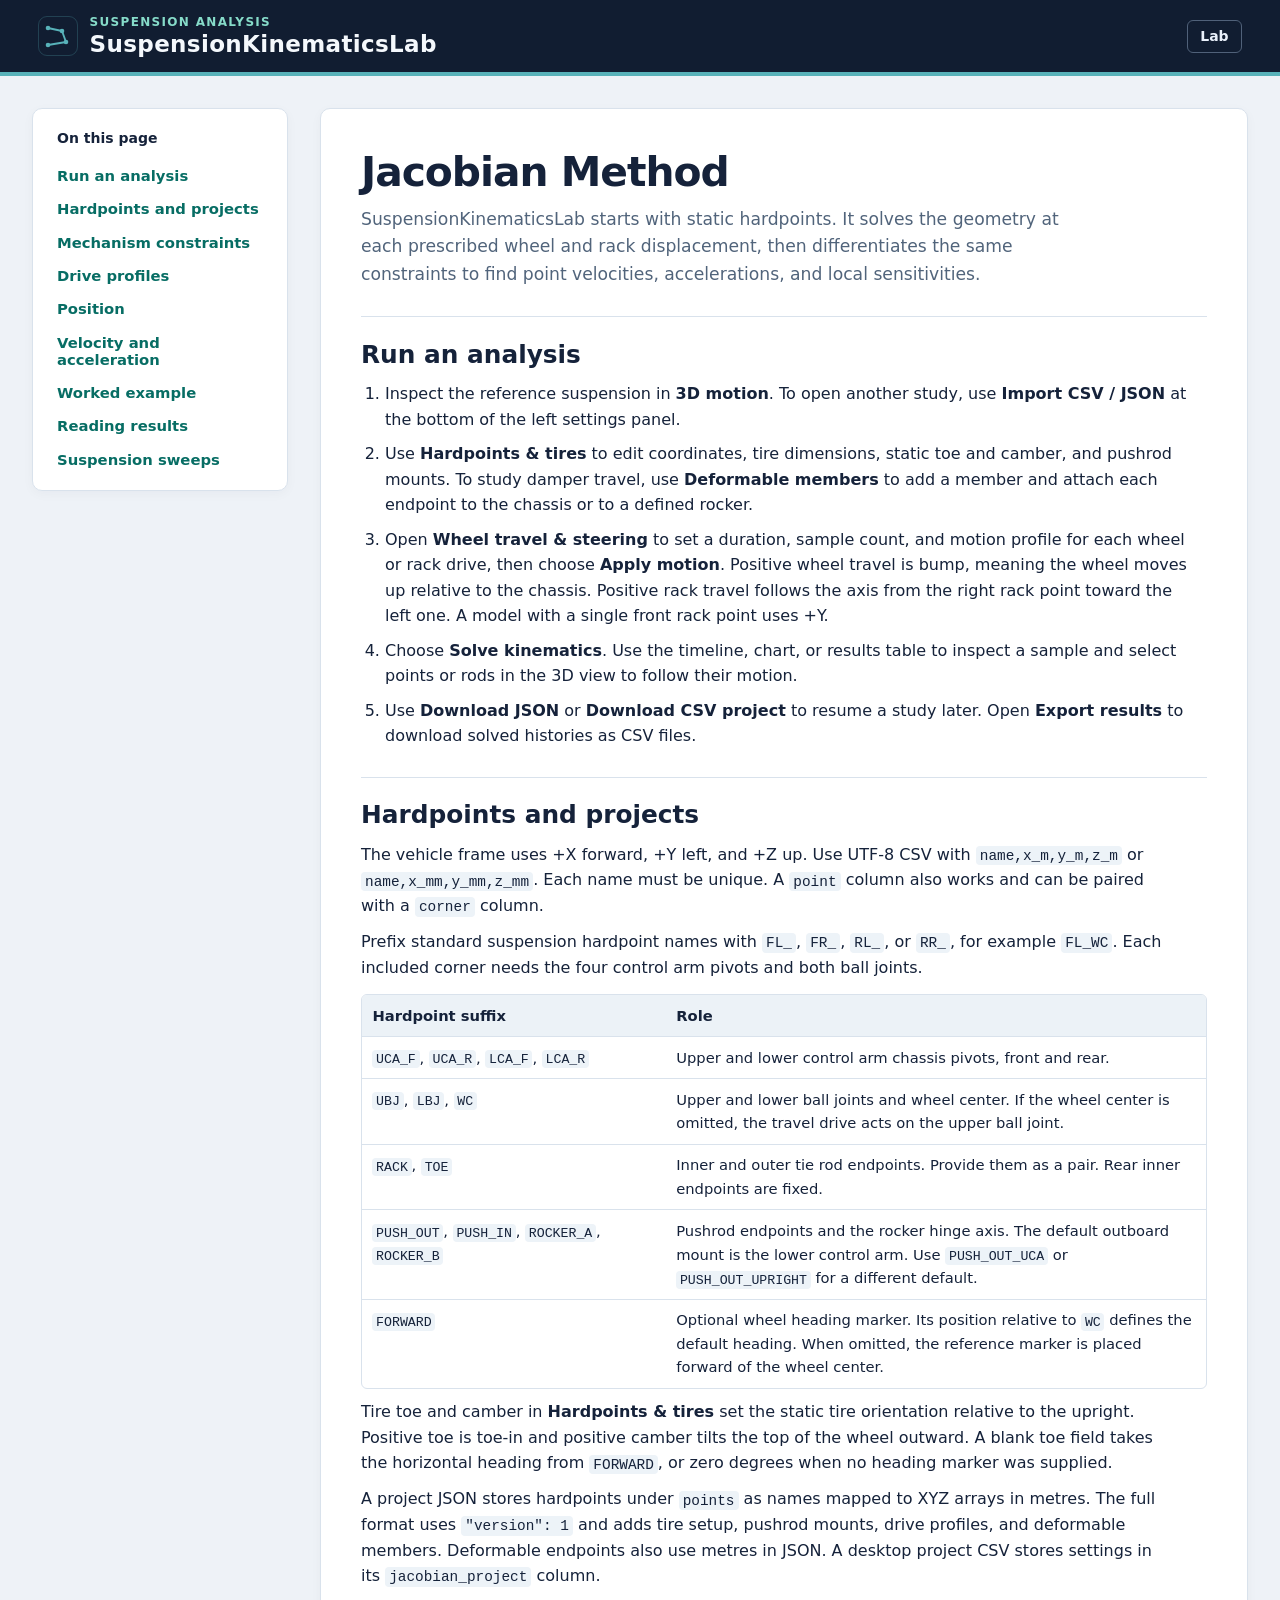
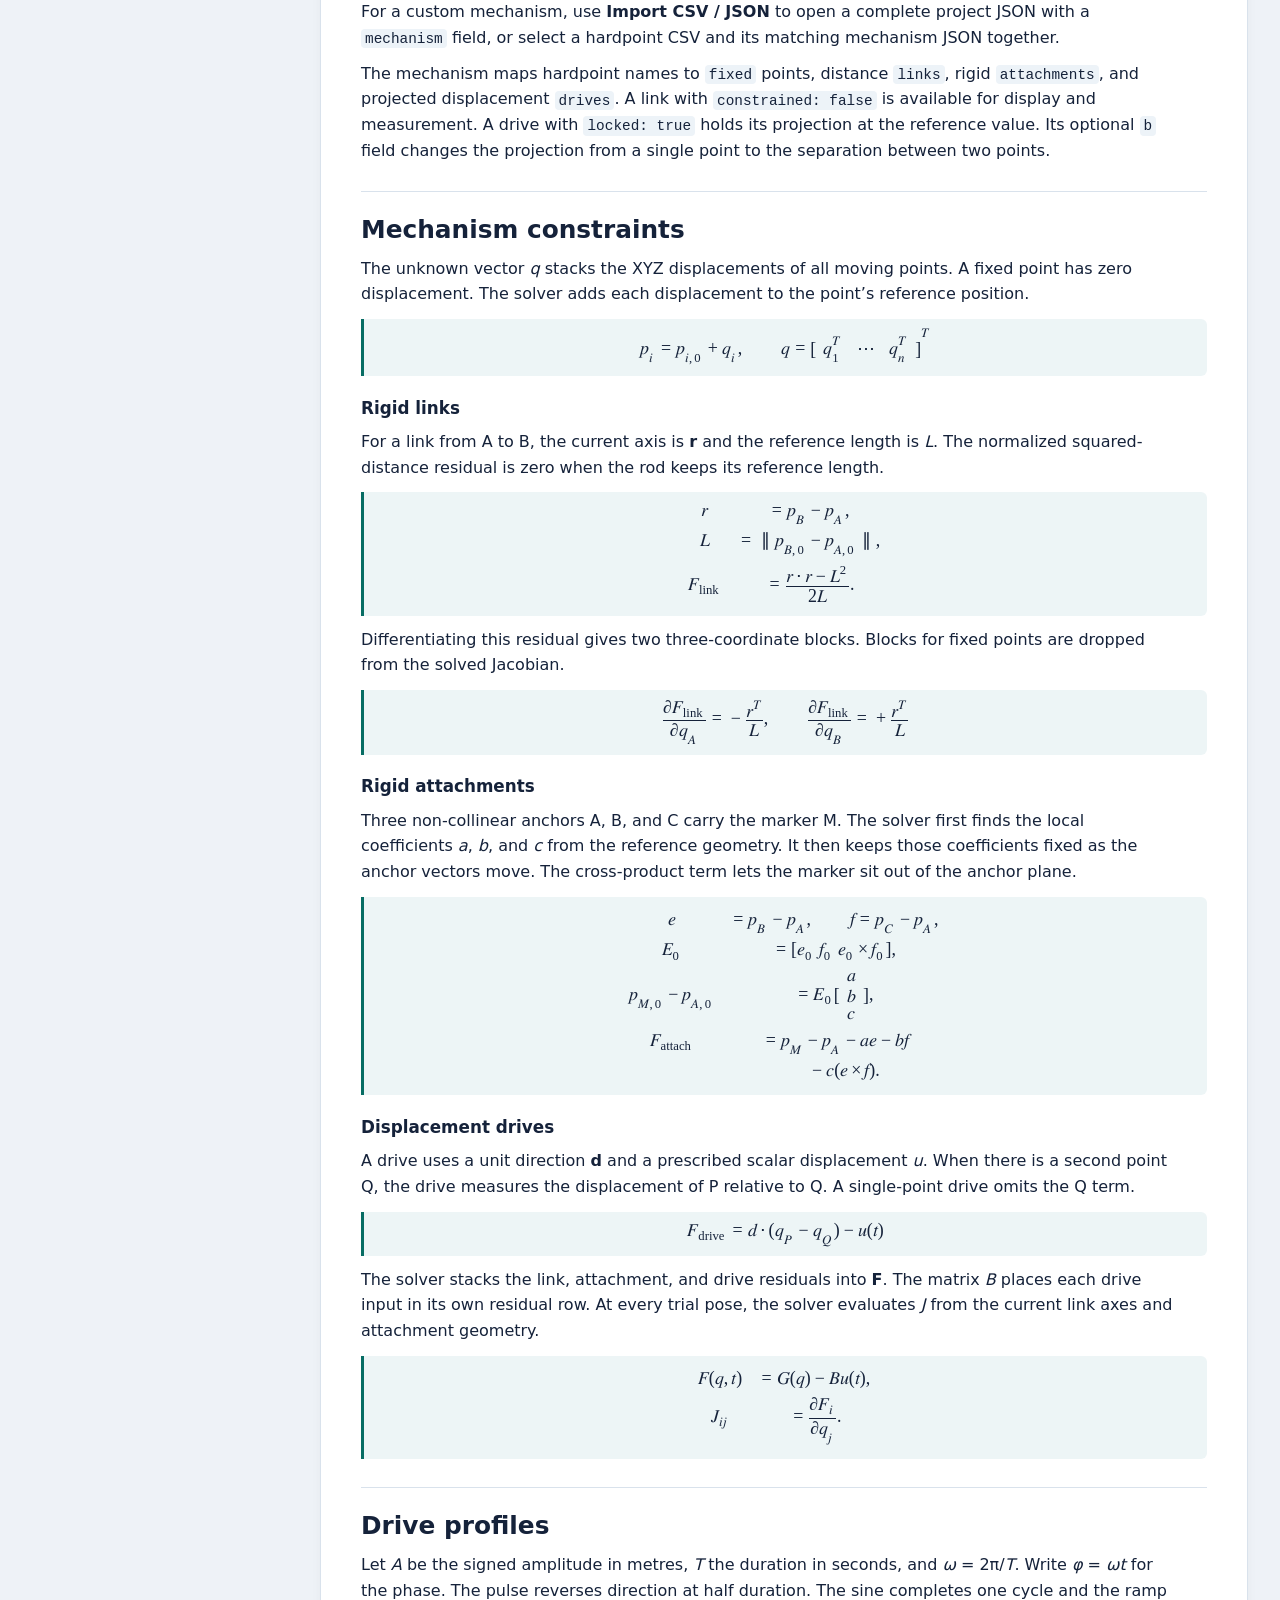
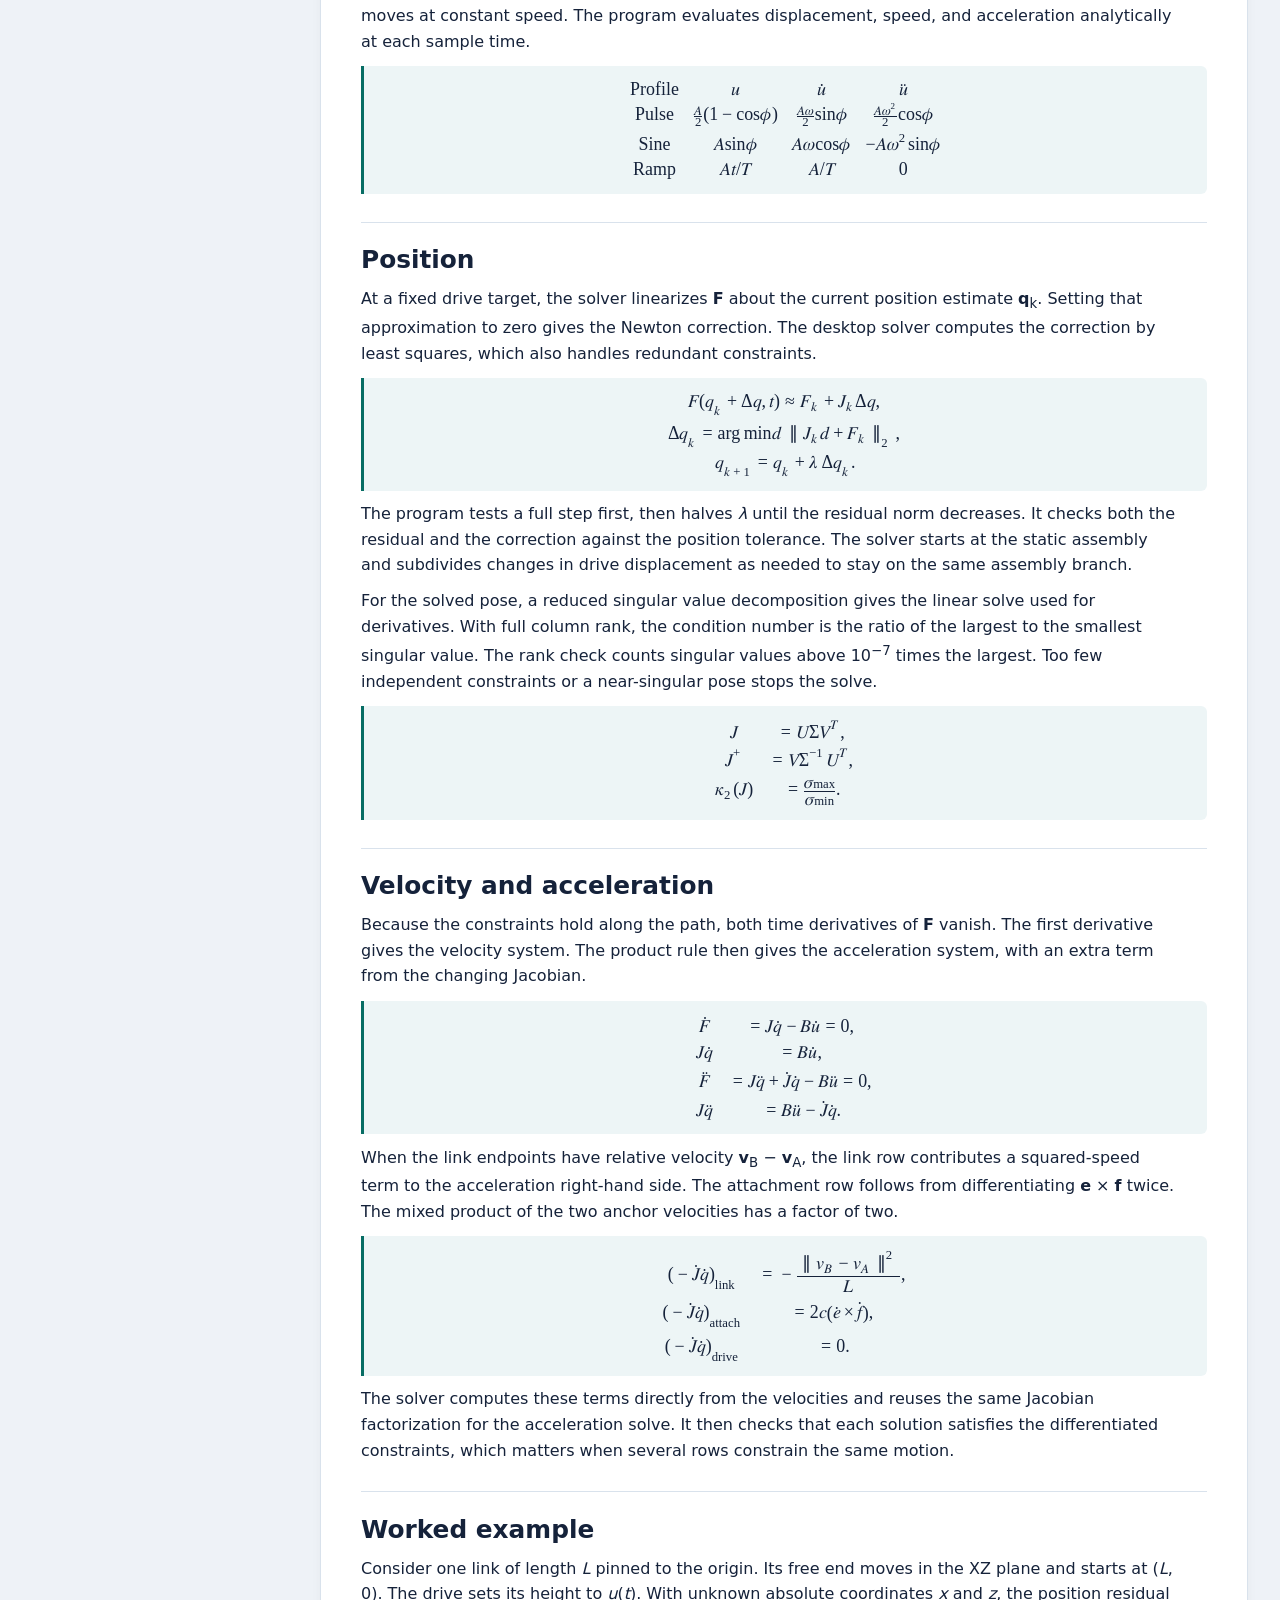
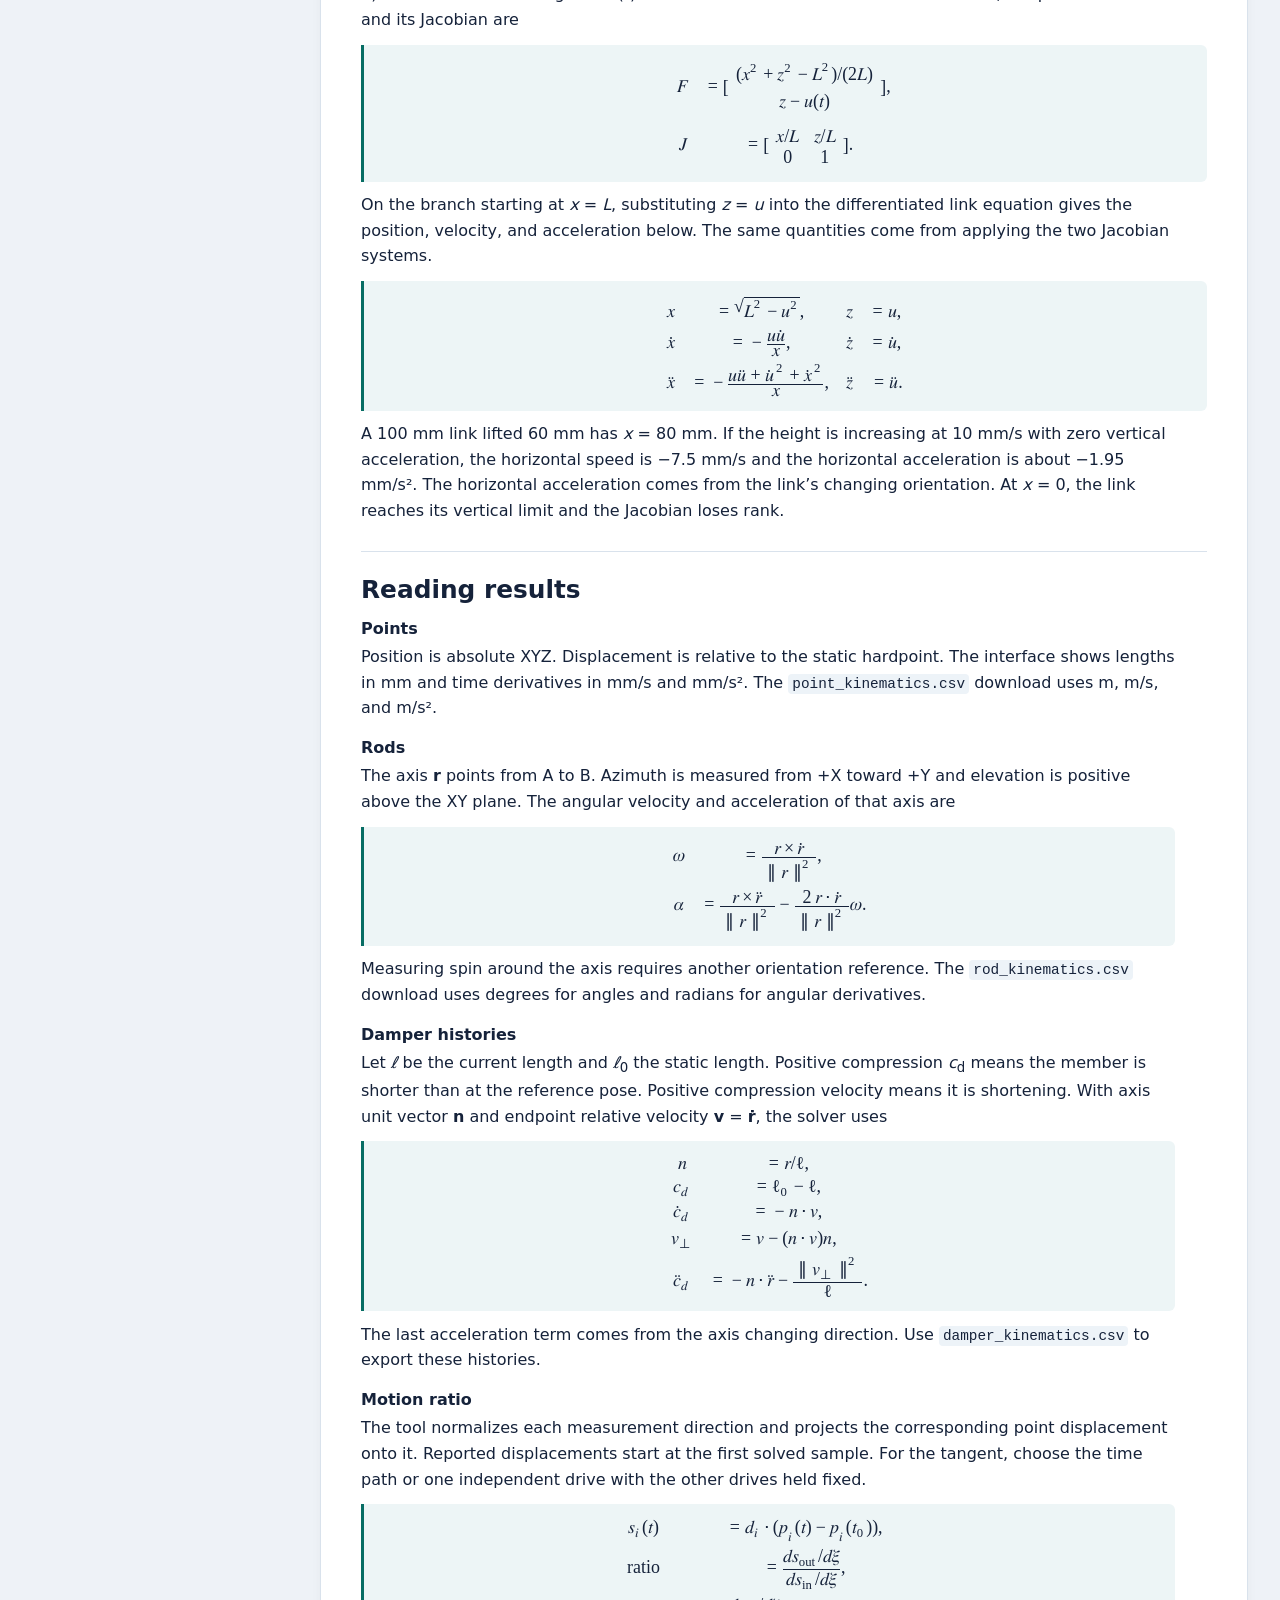
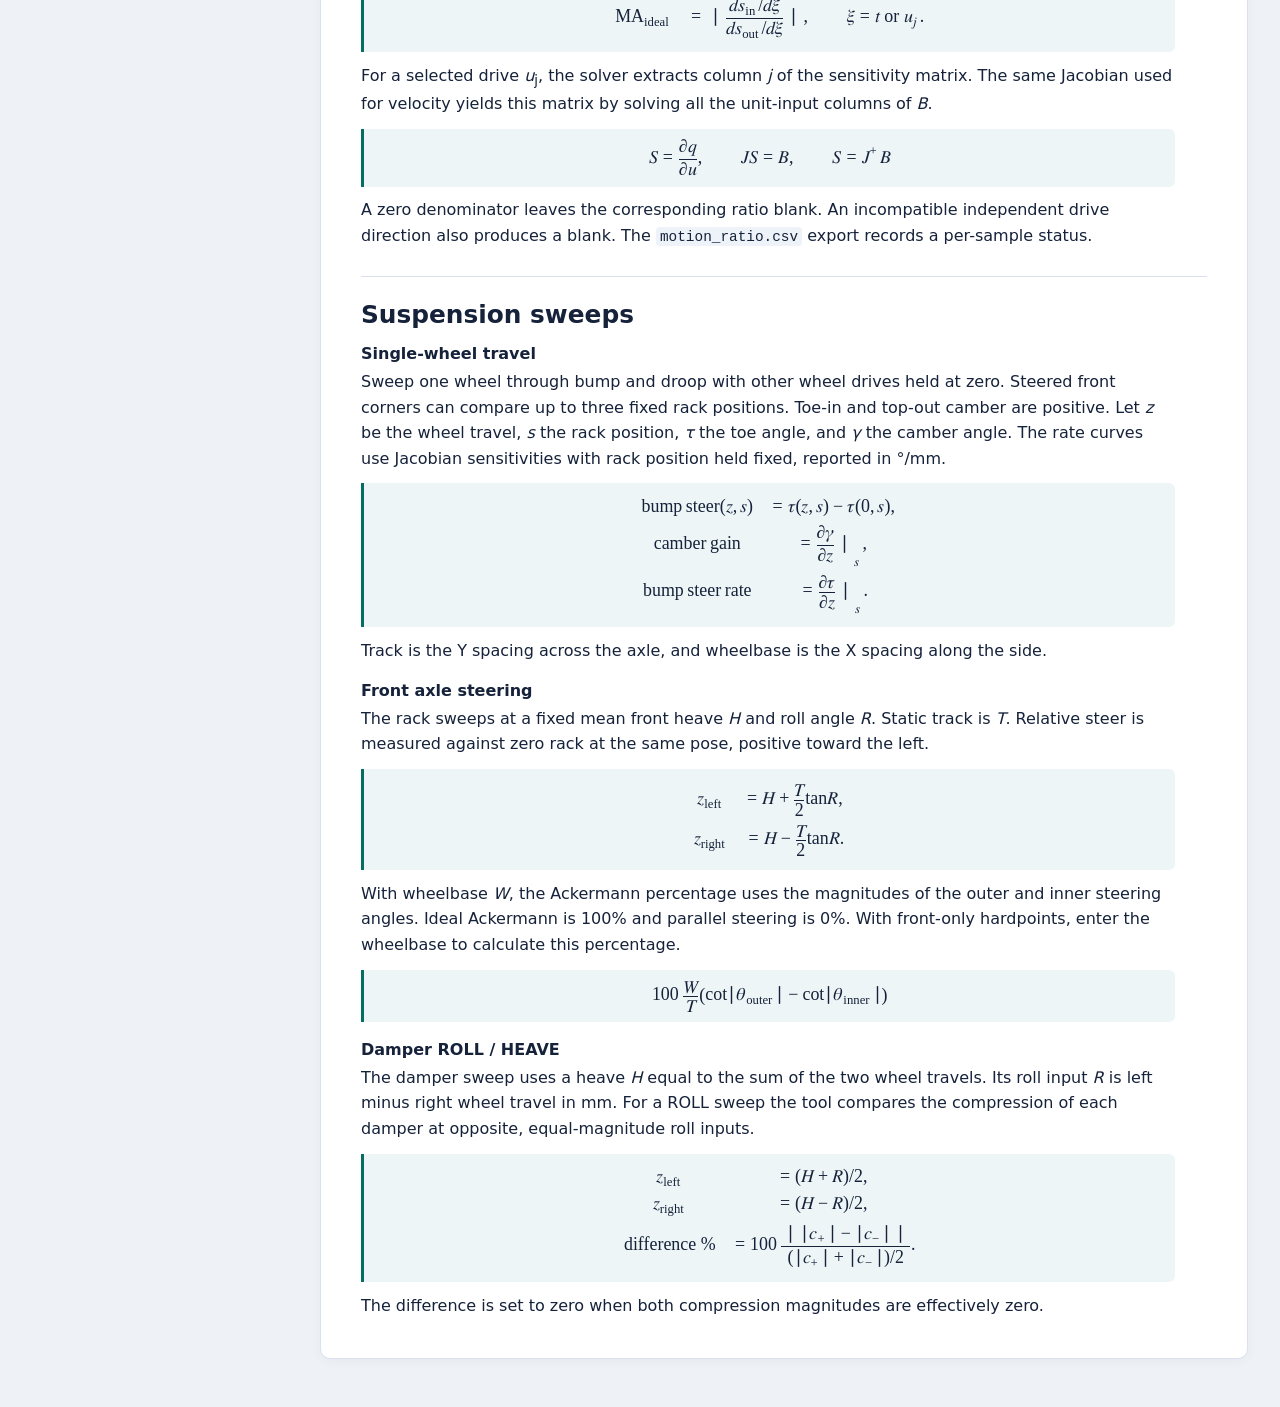
==== commit 995e69ab: "Remove redundant web project actions" ====
--- a/web/method.html
+++ b/web/method.html
@@ -43,7 +43,7 @@
       <section id="workflow">
         <h2>Run an analysis</h2>
         <ol>
-          <li>At the bottom of the left settings panel, use <strong>Import CSV / JSON</strong> to open a study, or choose <strong>Load example</strong> in <strong>More project actions</strong>. Inspect the static geometry in <strong>3D motion</strong>.</li>
+          <li>Inspect the reference suspension in <strong>3D motion</strong>. To open another study, use <strong>Import CSV / JSON</strong> at the bottom of the left settings panel.</li>
           <li>Use <strong>Hardpoints &amp; tires</strong> to edit coordinates, tire dimensions, static toe and camber, and pushrod mounts. To study damper travel, use <strong>Deformable members</strong> to add a member and attach each endpoint to the chassis or to a defined rocker.</li>
           <li>Open <strong>Wheel travel &amp; steering</strong> to set a duration, sample count, and motion profile for each wheel or rack drive, then choose <strong>Apply motion</strong>. Positive wheel travel is bump, meaning the wheel moves up relative to the chassis. Positive rack travel follows the axis from the right rack point toward the left one. A model with a single front rack point uses +Y.</li>
           <li>Choose <strong>Solve kinematics</strong>. Use the timeline, chart, or results table to inspect a sample and select points or rods in the 3D view to follow their motion.</li>
@@ -69,7 +69,7 @@
         </div>
         <p>Tire toe and camber in <strong>Hardpoints &amp; tires</strong> set the static tire orientation relative to the upright. Positive toe is toe-in and positive camber tilts the top of the wheel outward. A blank toe field takes the horizontal heading from <code>FORWARD</code>, or zero degrees when no heading marker was supplied.</p>
         <p>A project JSON stores hardpoints under <code>points</code> as names mapped to XYZ arrays in metres. The full format uses <code>"version": 1</code> and adds tire setup, pushrod mounts, drive profiles, and deformable members. Deformable endpoints also use metres in JSON. A desktop project CSV stores settings in its <code>jacobian_project</code> column.</p>
-        <p>For a custom mechanism, select a hardpoint CSV and a matching mechanism JSON together in <strong>Import CSV / JSON</strong>. To use the currently loaded hardpoints, choose <strong>Import mechanism JSON</strong>. You can also open a self-contained project JSON with a <code>mechanism</code> field.</p>
+        <p>For a custom mechanism, use <strong>Import CSV / JSON</strong> to open a complete project JSON with a <code>mechanism</code> field, or select a hardpoint CSV and its matching mechanism JSON together.</p>
         <p>The mechanism maps hardpoint names to <code>fixed</code> points, distance <code>links</code>, rigid <code>attachments</code>, and projected displacement <code>drives</code>. A link with <code>constrained: false</code> is available for display and measurement. A drive with <code>locked: true</code> holds its projection at the reference value. Its optional <code>b</code> field changes the projection from a single point to the separation between two points.</p>
       </section>
 
--- a/web/styles.css
+++ b/web/styles.css
@@ -109,11 +109,12 @@
 .tab-bar, .sub-tabs { display: flex; flex-wrap: wrap; gap: .35rem; }
 .tab-bar button, .sub-tabs button { font-size: .875rem; }
 .sub-tabs { margin-bottom: .75rem; }
+#sweep-nav { flex-wrap: nowrap; }
+#sweep-nav button { overflow-wrap: anywhere; }
 .control-strip { display: flex; flex-wrap: wrap; align-items: end; gap: .55rem; margin-bottom: .65rem; }
 .control-strip label:not(.check) { flex: 1 1 125px; max-width: 260px; }
 .control-strip .check { min-height: 2.25rem; }
 .control-help { margin-bottom: .65rem; }
-.scan-form > button { margin-bottom: .65rem; }
 .metric-strip { padding-top: .65rem; border-top: 1px solid var(--line); }
 .visual { min-width: 0; border-radius: 8px; overflow: hidden; background: var(--night); color: #eaf1fb; }
 .visual-toolbar { display: flex; flex-wrap: wrap; gap: .65rem; align-items: center; padding: .55rem .72rem; background: #1c2b43; }
@@ -148,7 +149,6 @@
 tbody tr:last-child td { border-bottom: 0; }
 tbody tr[data-sample] { cursor: pointer; }
 tbody tr[data-sample]:hover, tr[data-current] { background: #dff0ed; }
-.empty { border: 1px dashed #b8cbd9; background: #f6f9fc; color: var(--muted); border-radius: 8px; padding: 1.05rem; font-size: .9375rem; line-height: 1.5; }
 dialog { color: var(--ink); border: 1px solid var(--line); border-radius: 10px; padding: 0; width: min(830px, calc(100% - 1.5rem)); max-height: 91dvh; }
 dialog::backdrop { background: #111d31a0; }
 dialog form { display: grid; grid-template-rows: auto minmax(0, 1fr) auto; max-height: 89dvh; }
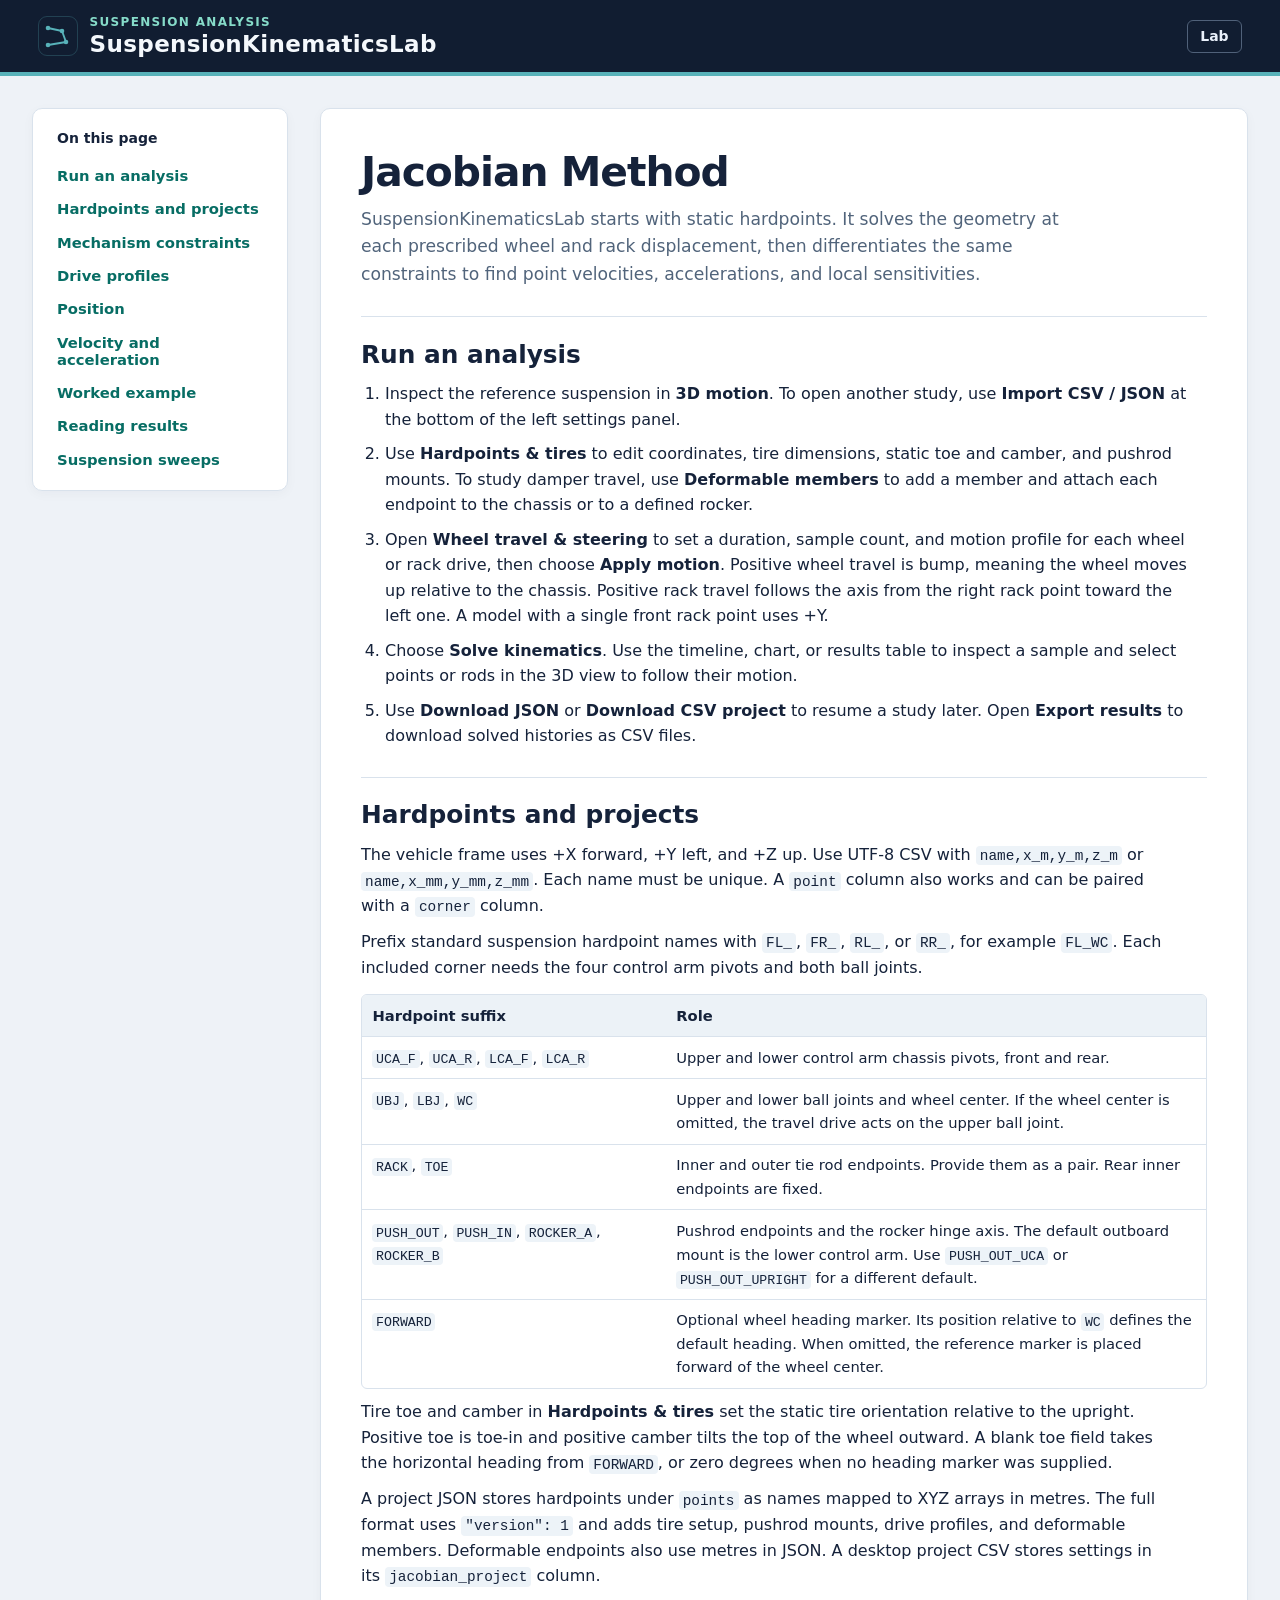
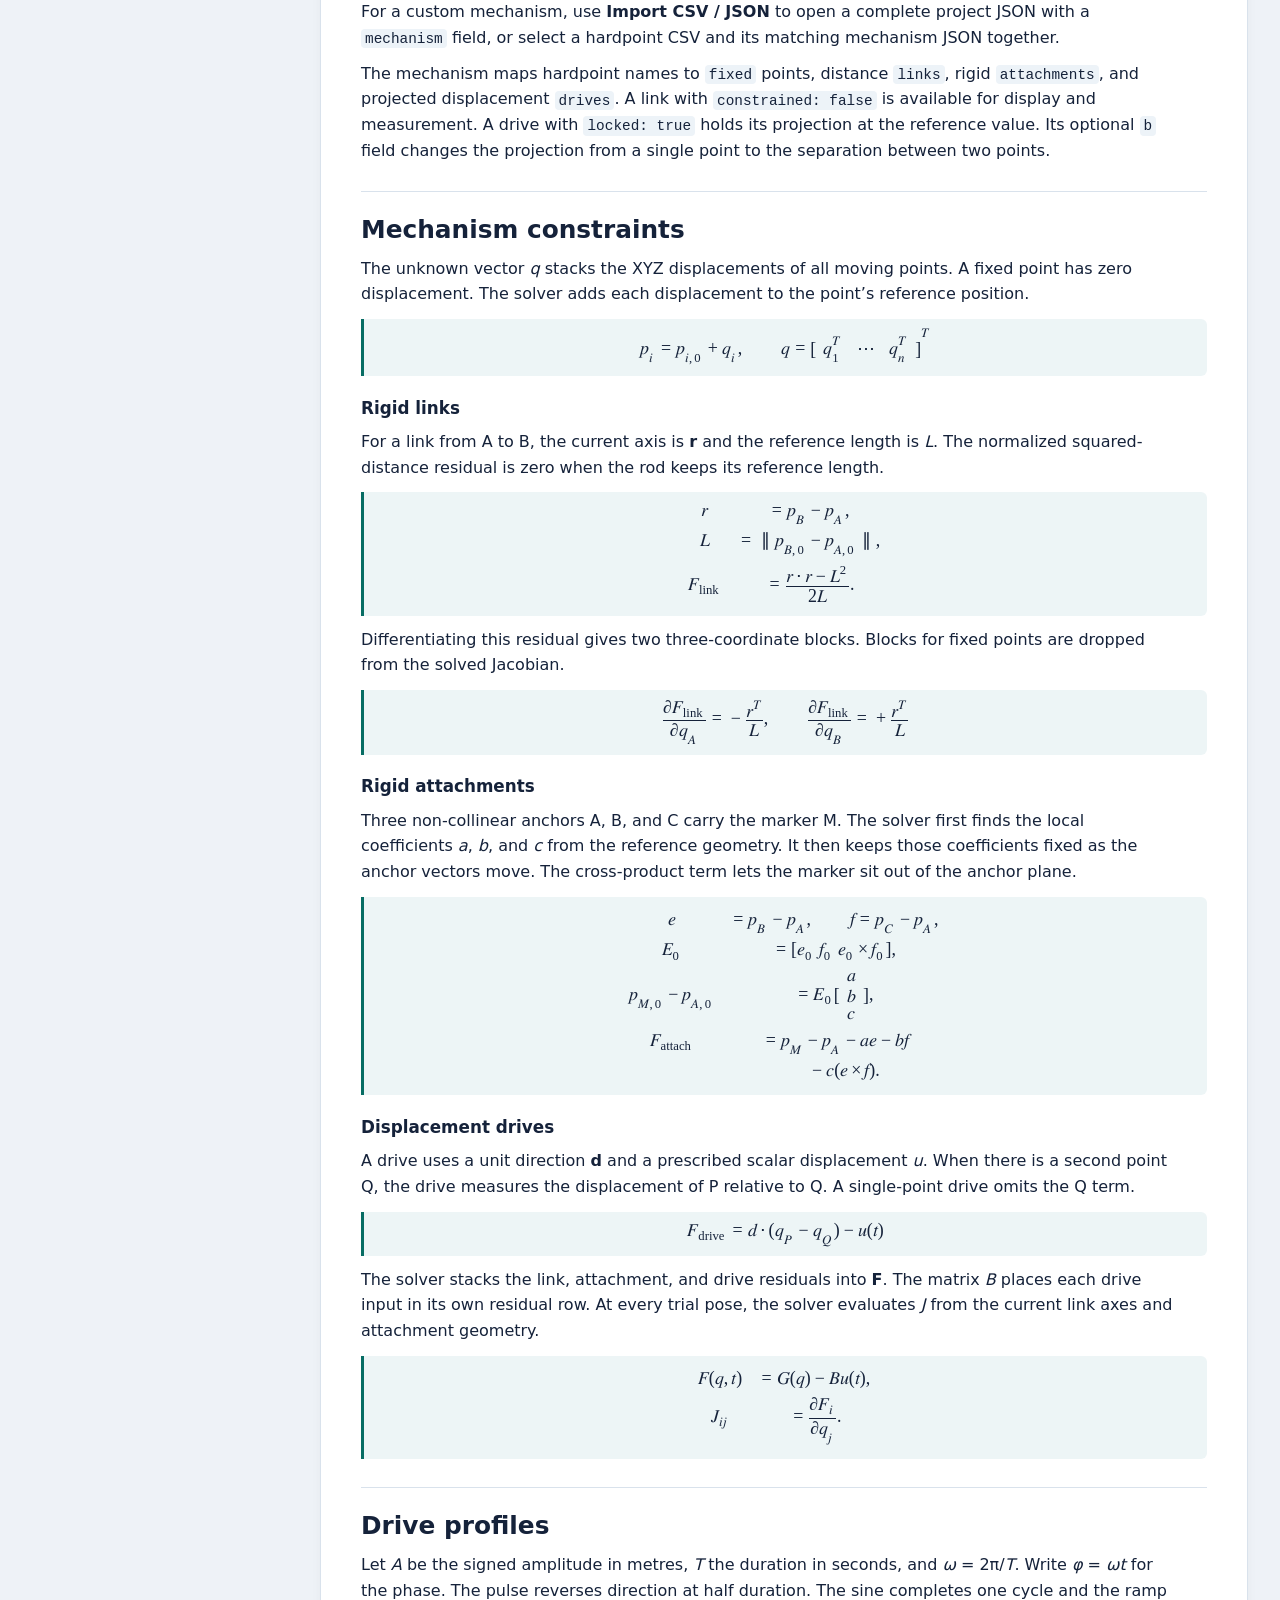
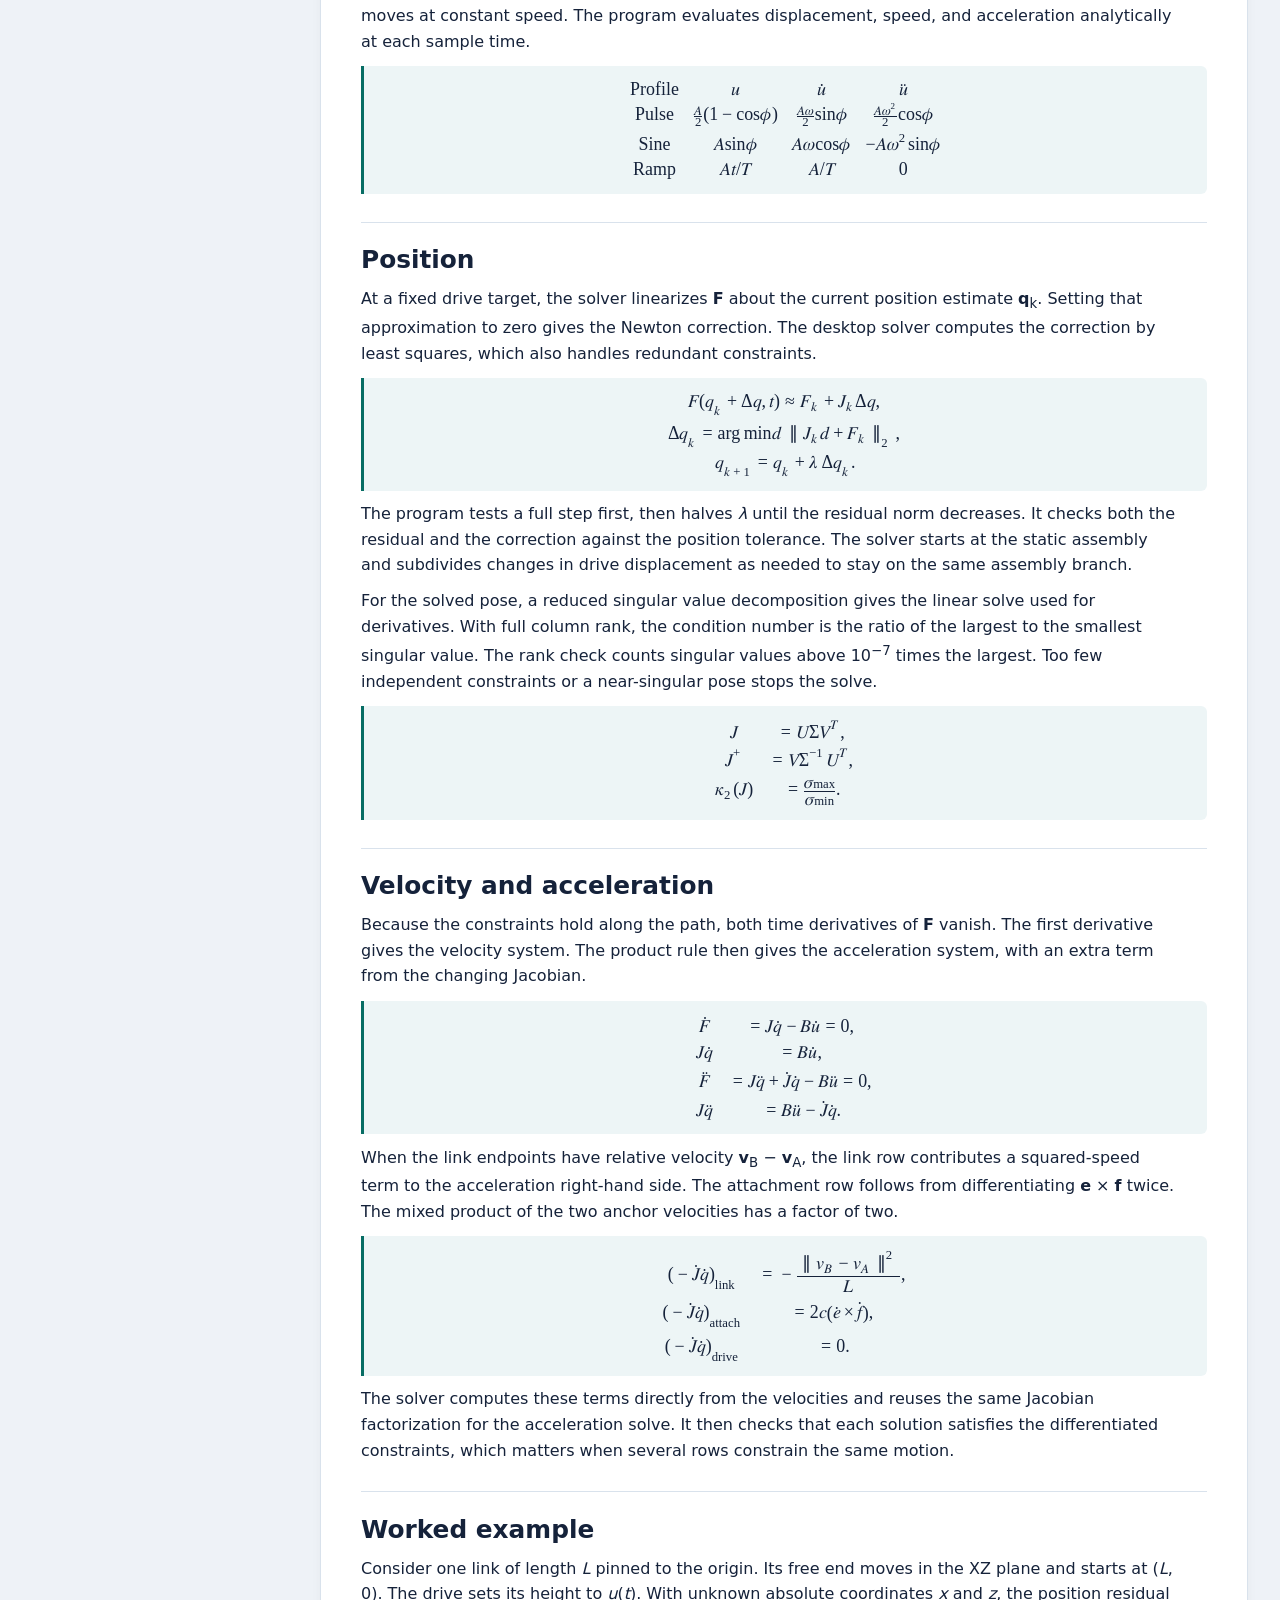
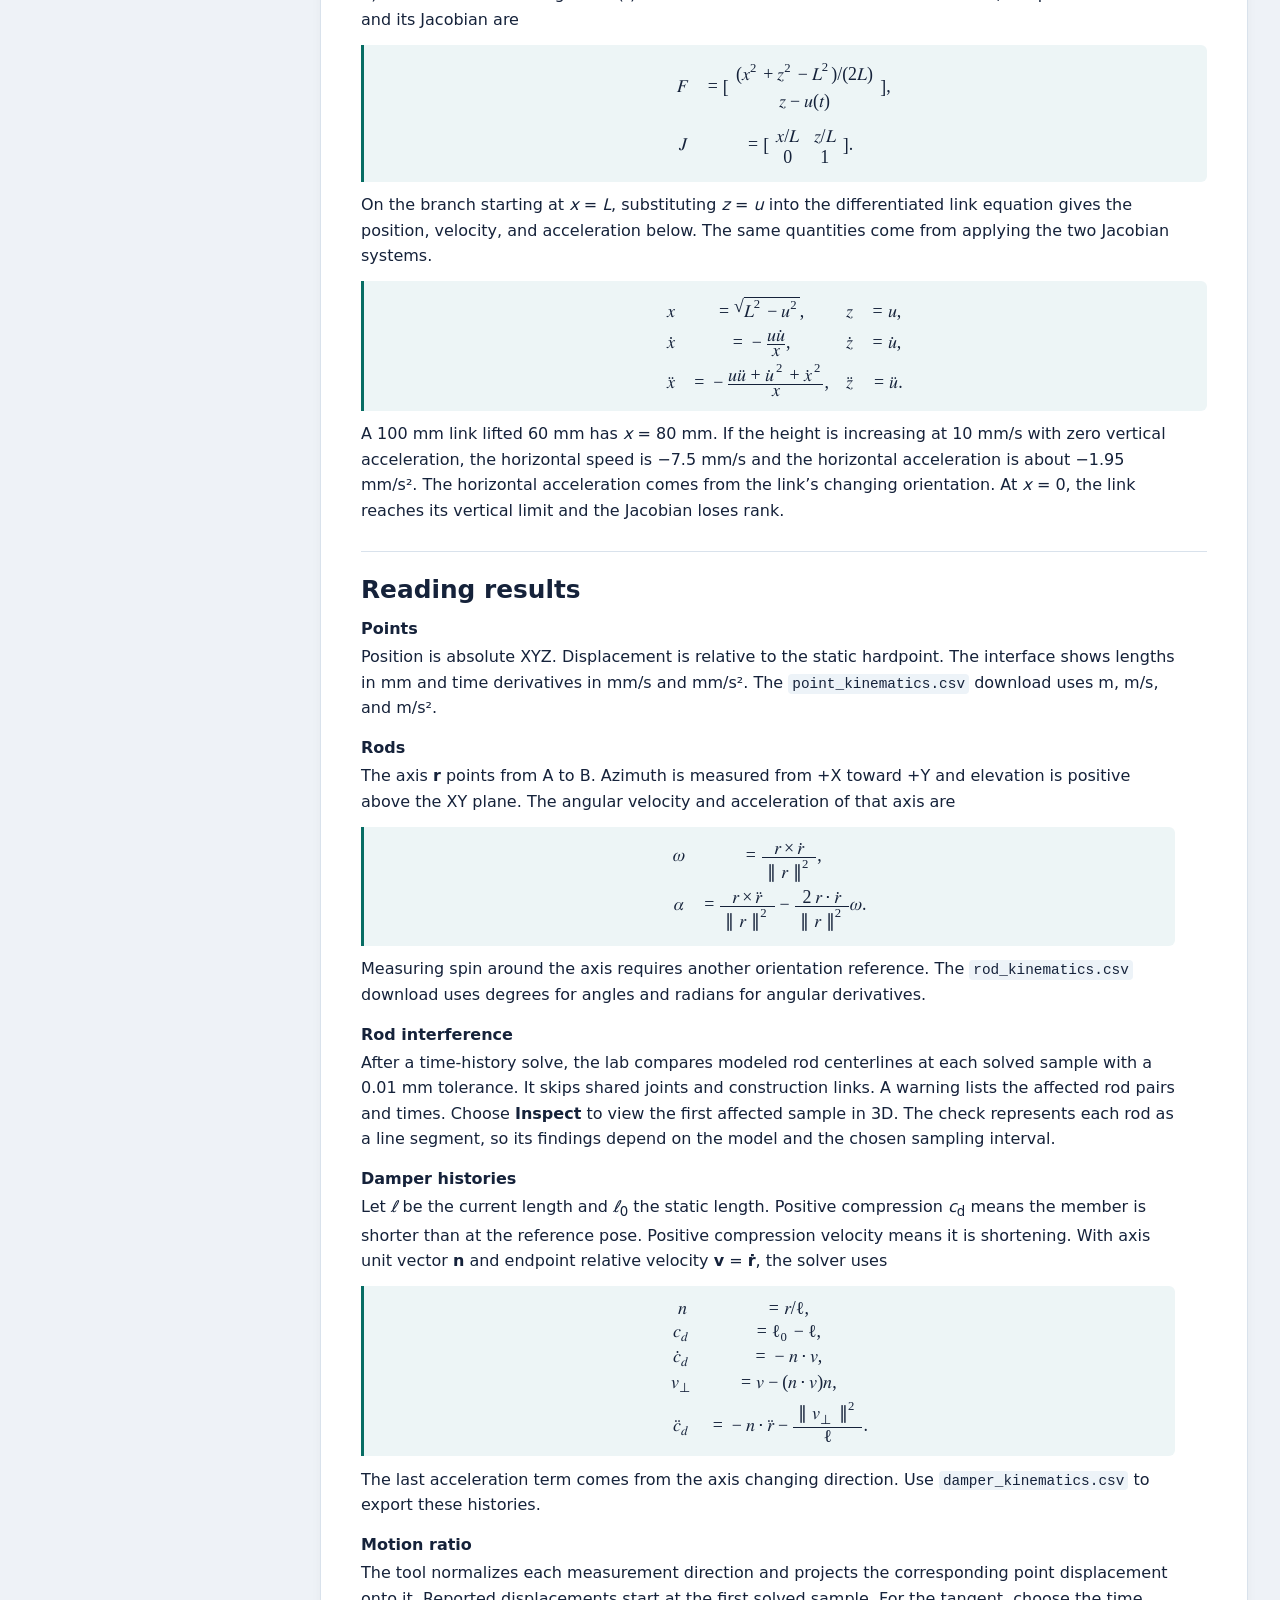
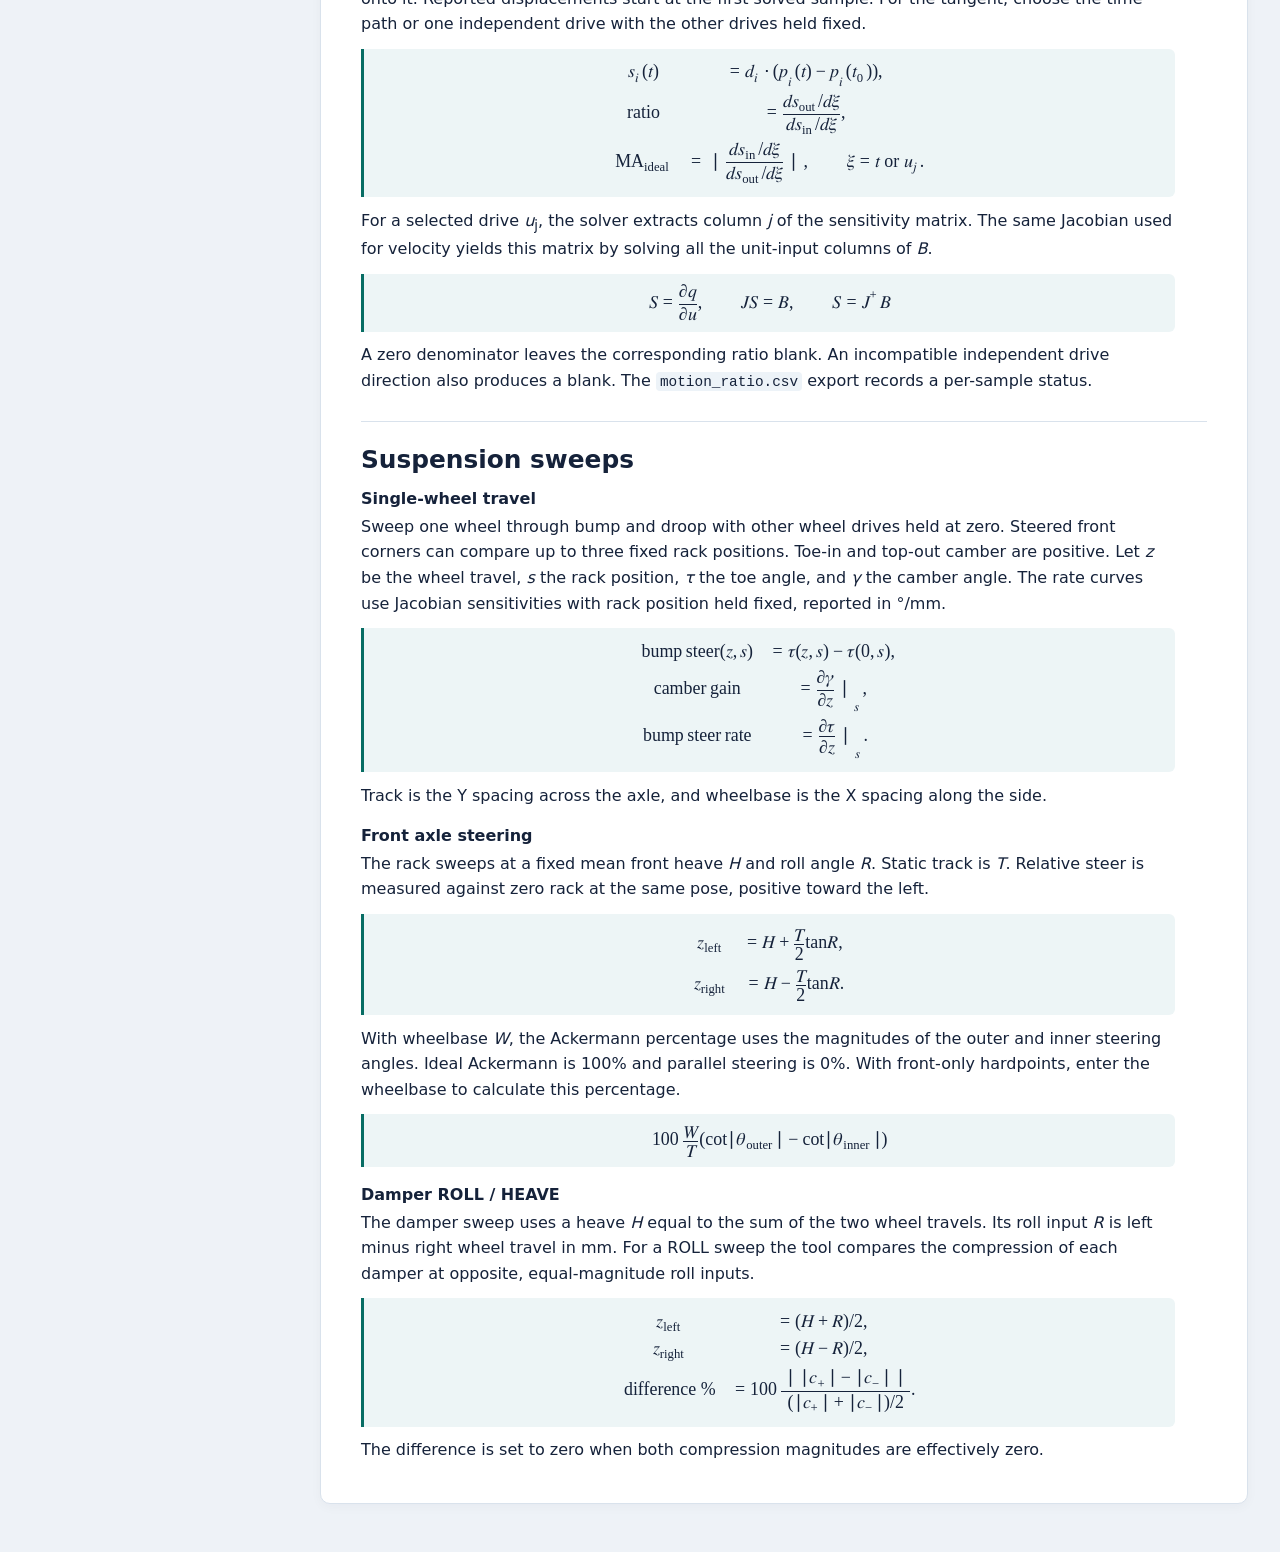
==== commit 65be147e: "Warn about rod interference after a kinematics solve" ====
--- a/web/method.html
+++ b/web/method.html
@@ -294,6 +294,10 @@
             </dd>
           </div>
           <div>
+            <dt>Rod interference</dt>
+            <dd>After a time-history solve, the lab compares modeled rod centerlines at each solved sample with a 0.01 mm tolerance. It skips shared joints and construction links. A warning lists the affected rod pairs and times. Choose <strong>Inspect</strong> to view the first affected sample in 3D. The check represents each rod as a line segment, so its findings depend on the model and the chosen sampling interval.</dd>
+          </div>
+          <div>
             <dt>Damper histories</dt>
             <dd>
               Let <var>ℓ</var> be the current length and <var>ℓ</var><sub>0</sub> the static length. Positive compression <var>c</var><sub>d</sub> means the member is shorter than at the reference pose. Positive compression velocity means it is shortening. With axis unit vector <strong>n</strong> and endpoint relative velocity <strong>v</strong> = <strong>ṙ</strong>, the solver uses
--- a/web/styles.css
+++ b/web/styles.css
@@ -104,6 +104,8 @@
 .status-area { display: grid; gap: .55rem; margin-bottom: .85rem; }
 #status, .help { font-size: .875rem; color: var(--muted); line-height: 1.5; }
 #status[data-error], dialog footer p { color: #a1282d; }
+button.warning-button { border-color: #bc7e28; background: #fff3dc; color: #77480e; }
+button.warning-button:enabled:hover { border-color: #a96a16; background: #ffe6b6; }
 progress { width: 100%; height: .45rem; }
 .results-head { display: flex; flex-wrap: wrap; justify-content: space-between; align-items: center; gap: .6rem; margin-bottom: .72rem; }
 .tab-bar, .sub-tabs { display: flex; flex-wrap: wrap; gap: .35rem; }
@@ -158,6 +160,10 @@
 dialog footer p { font-size: .875rem; }
 dialog footer button { flex-shrink: 0; }
 #motion-dialog { width: min(680px, calc(100% - 1.5rem)); }
+#interference-dialog[open] { display: grid; grid-template-rows: auto minmax(0, 1fr); }
+#interference-pairs { margin-top: .65rem; }
+#interference-pairs th[scope="row"] { font-weight: 600; }
+#interference-pairs button { font-size: .8125rem; padding: .3rem .5rem; }
 #drive-settings { display: grid; grid-template-columns: repeat(auto-fit, minmax(min(100%, 235px), 1fr)); gap: .5rem .85rem; }
 .settings-group { margin-bottom: .75rem; }
 .settings-group h3 { font-size: 1rem; margin-bottom: .4rem; }
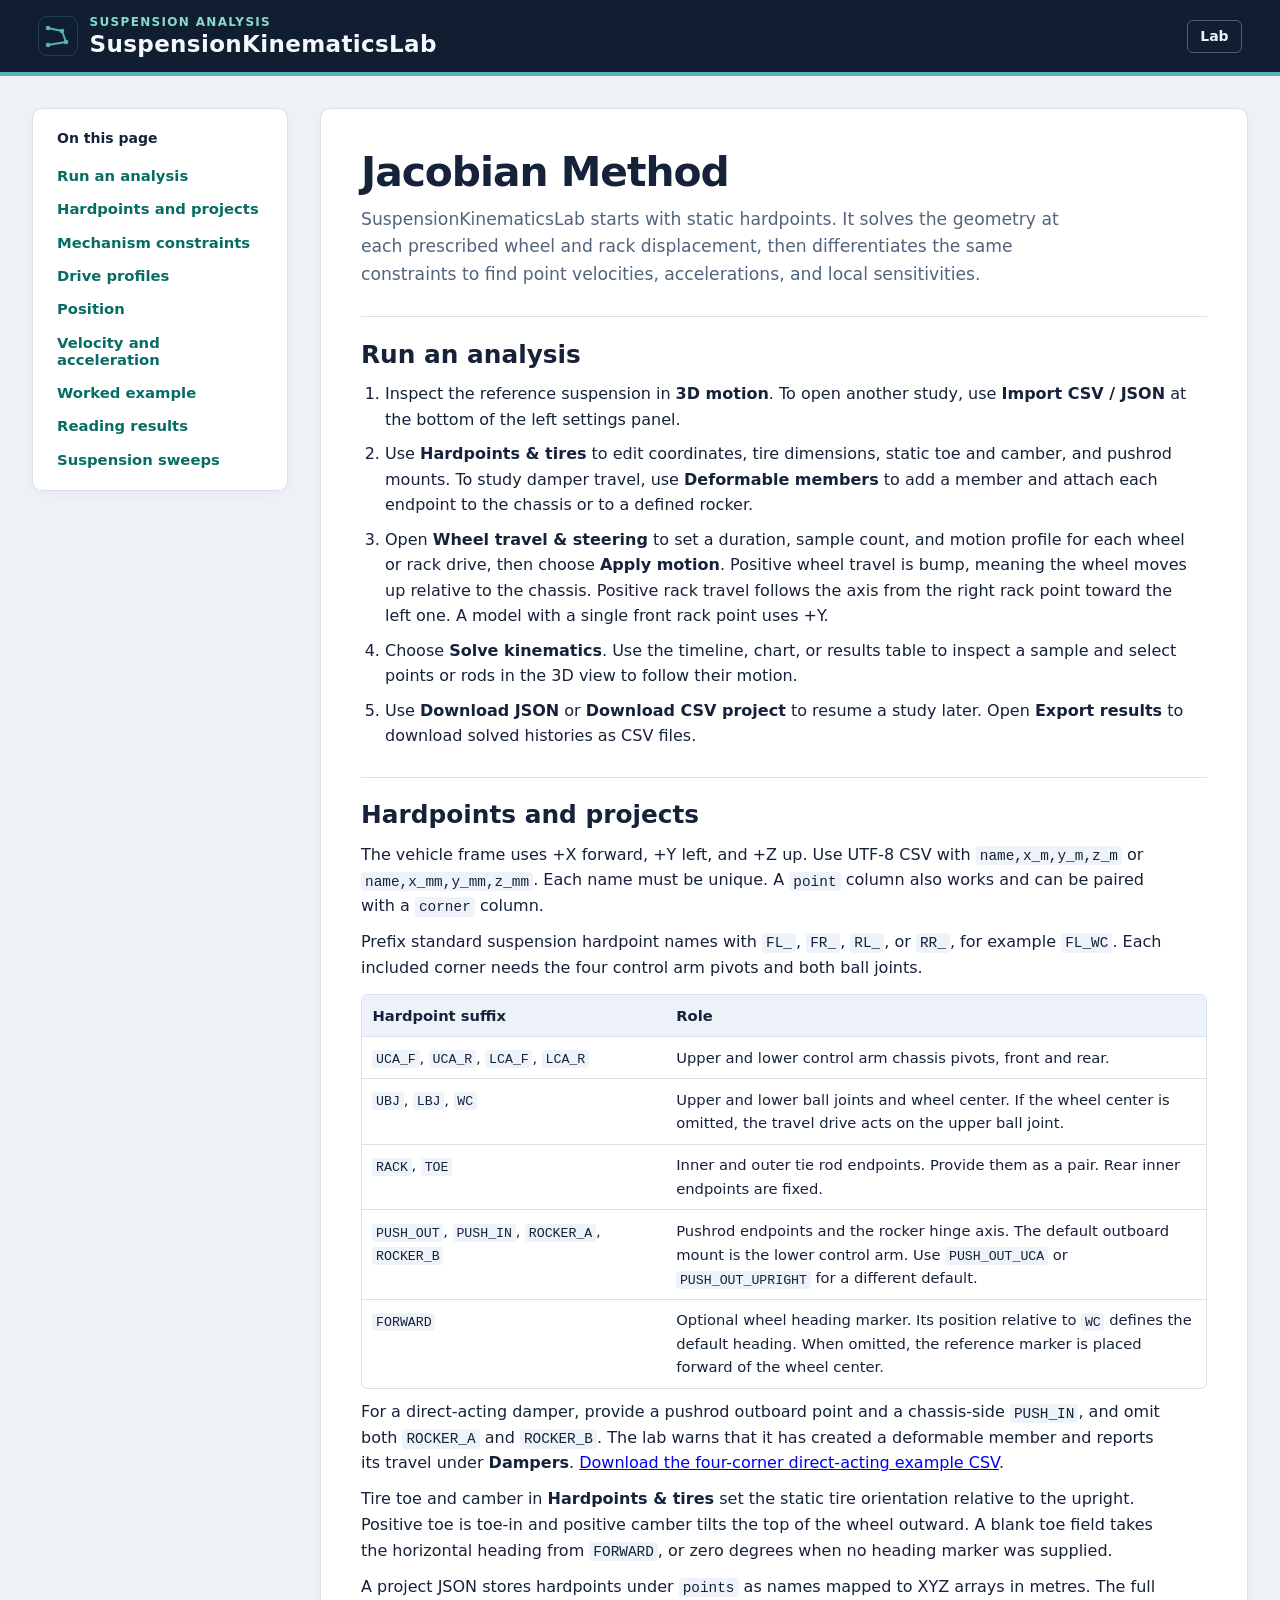
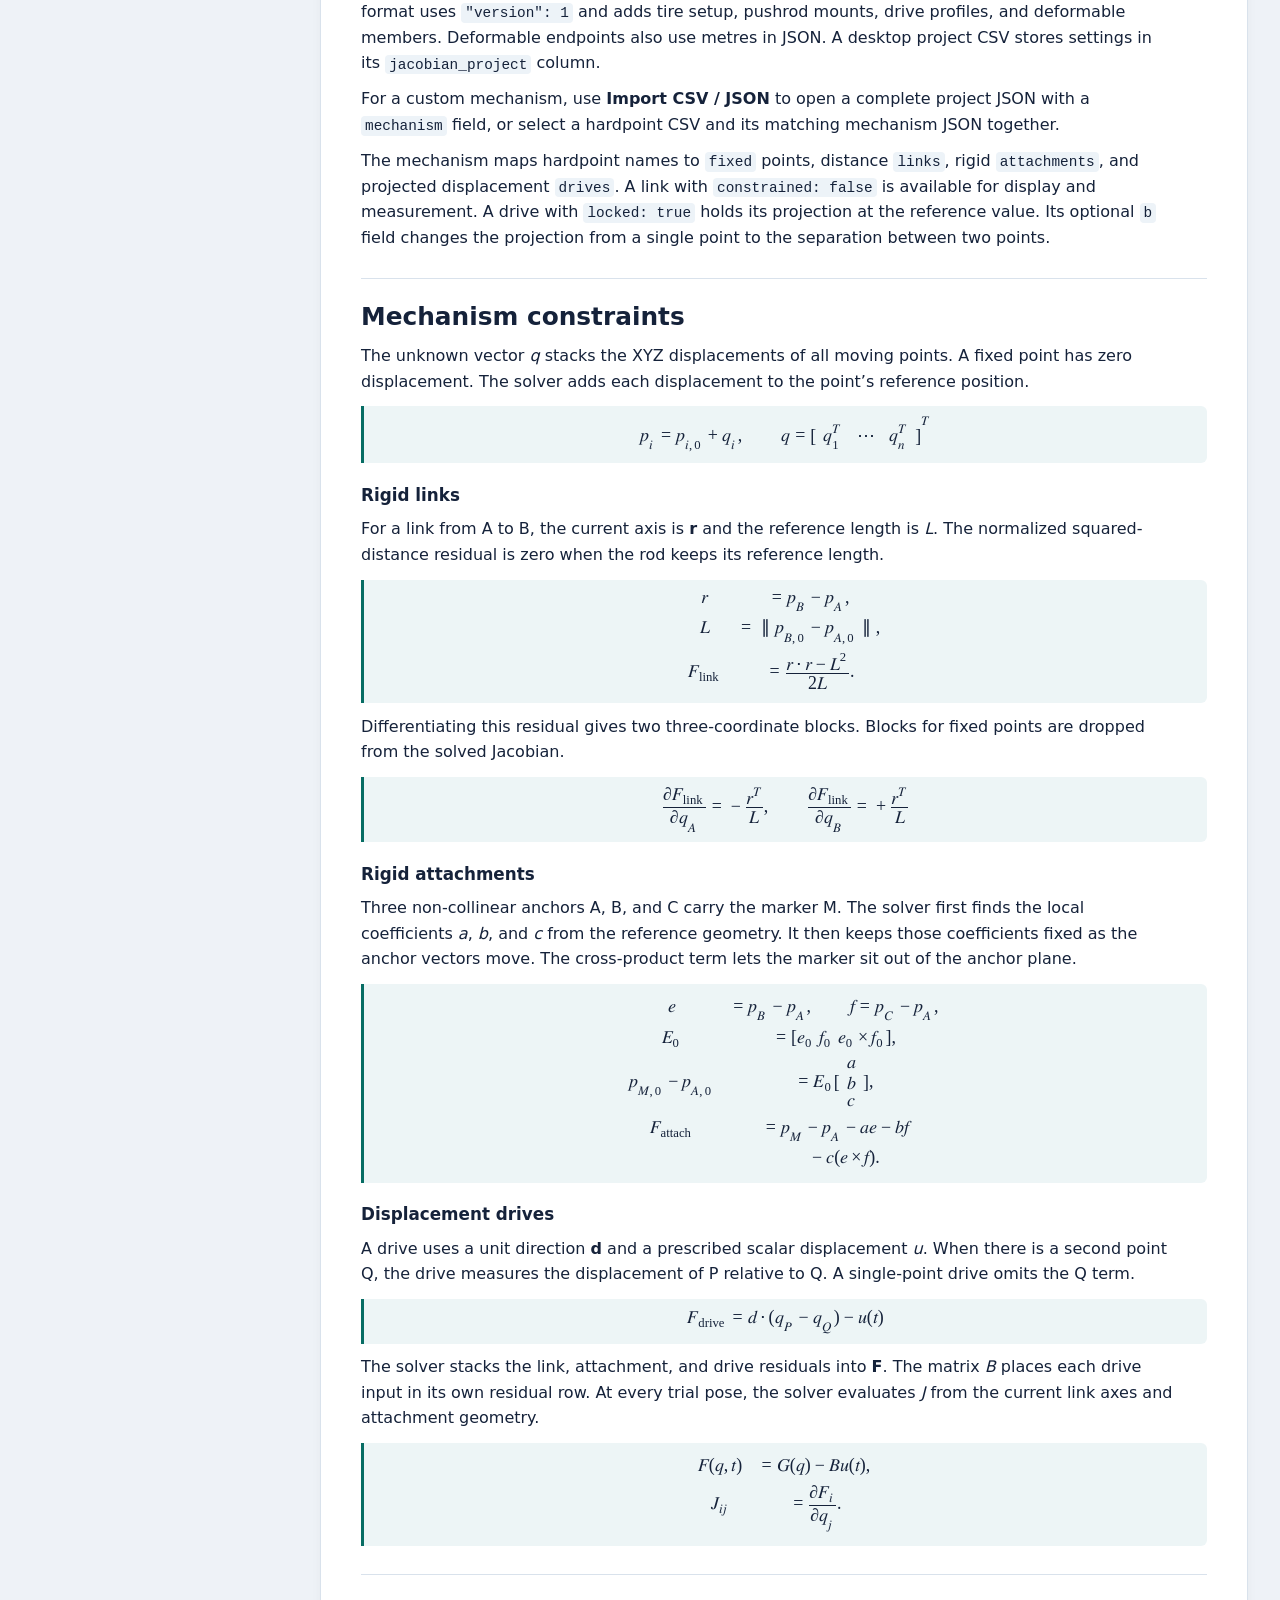
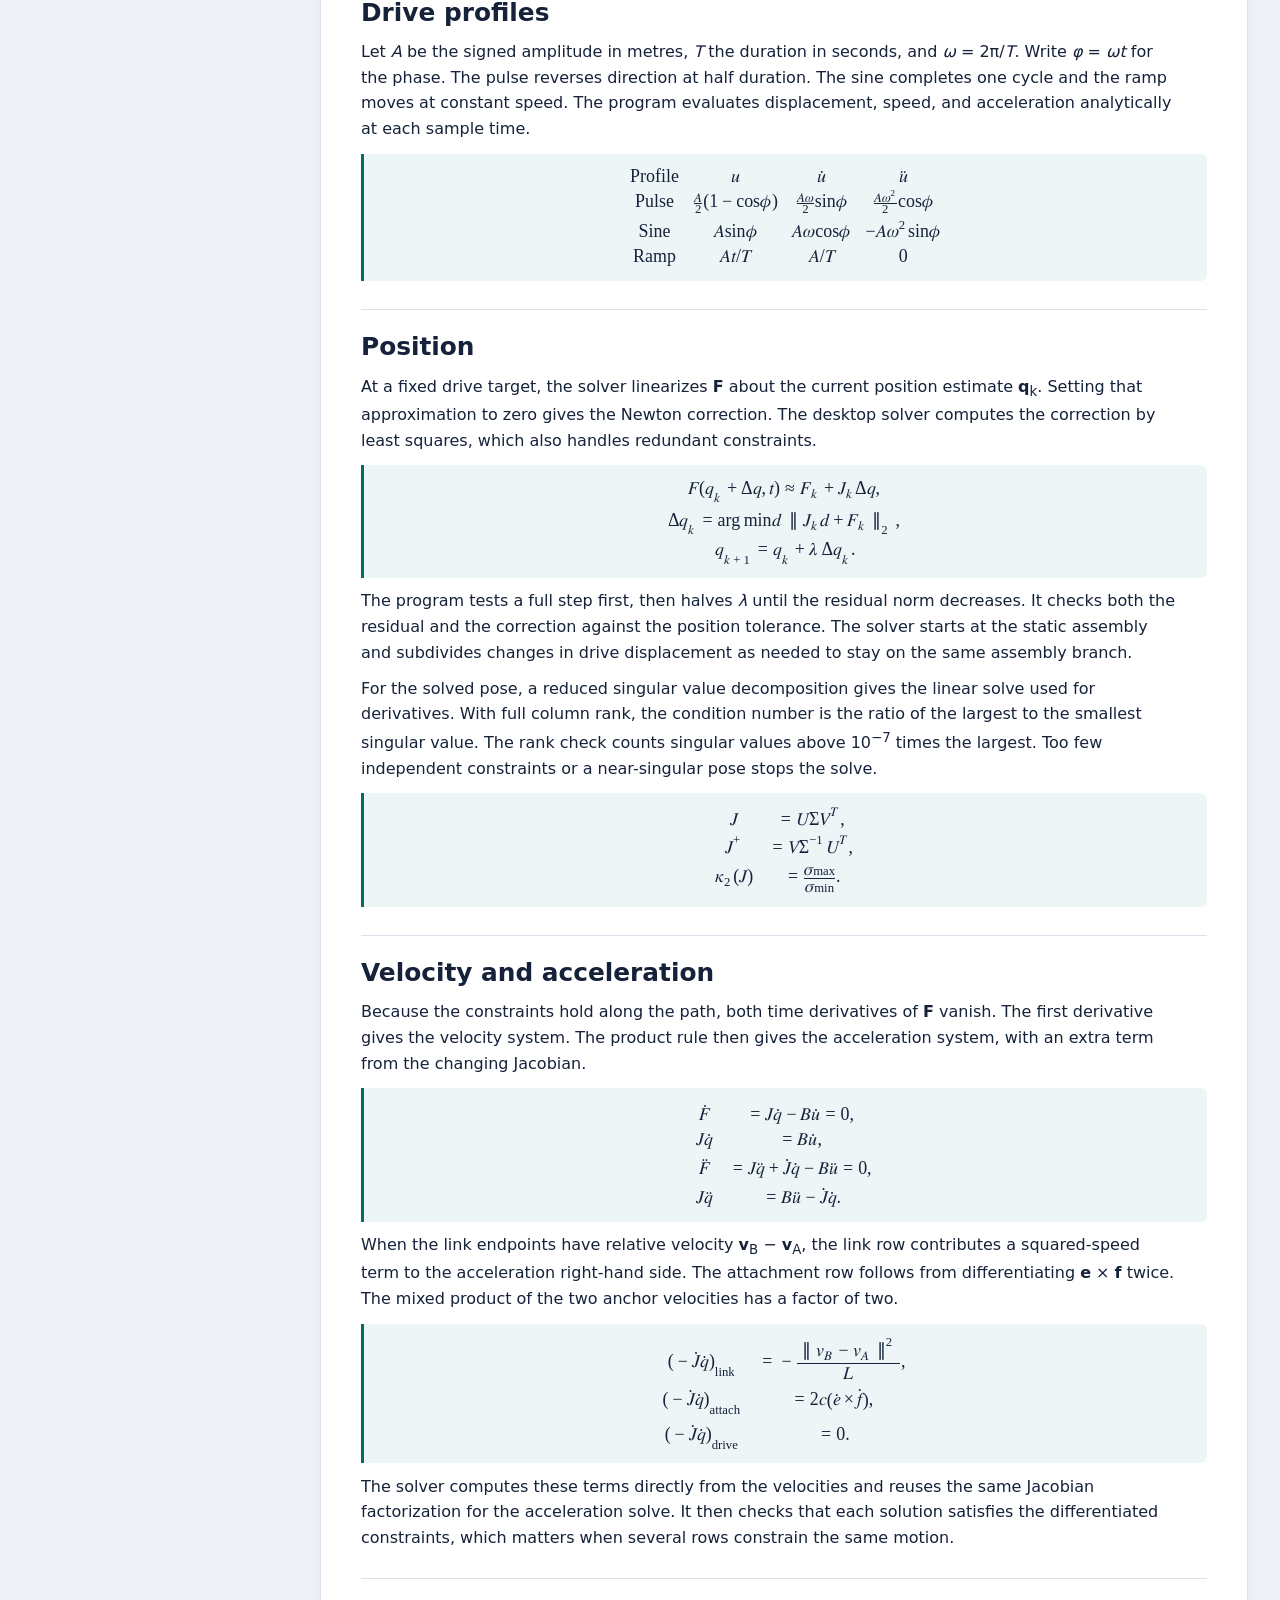
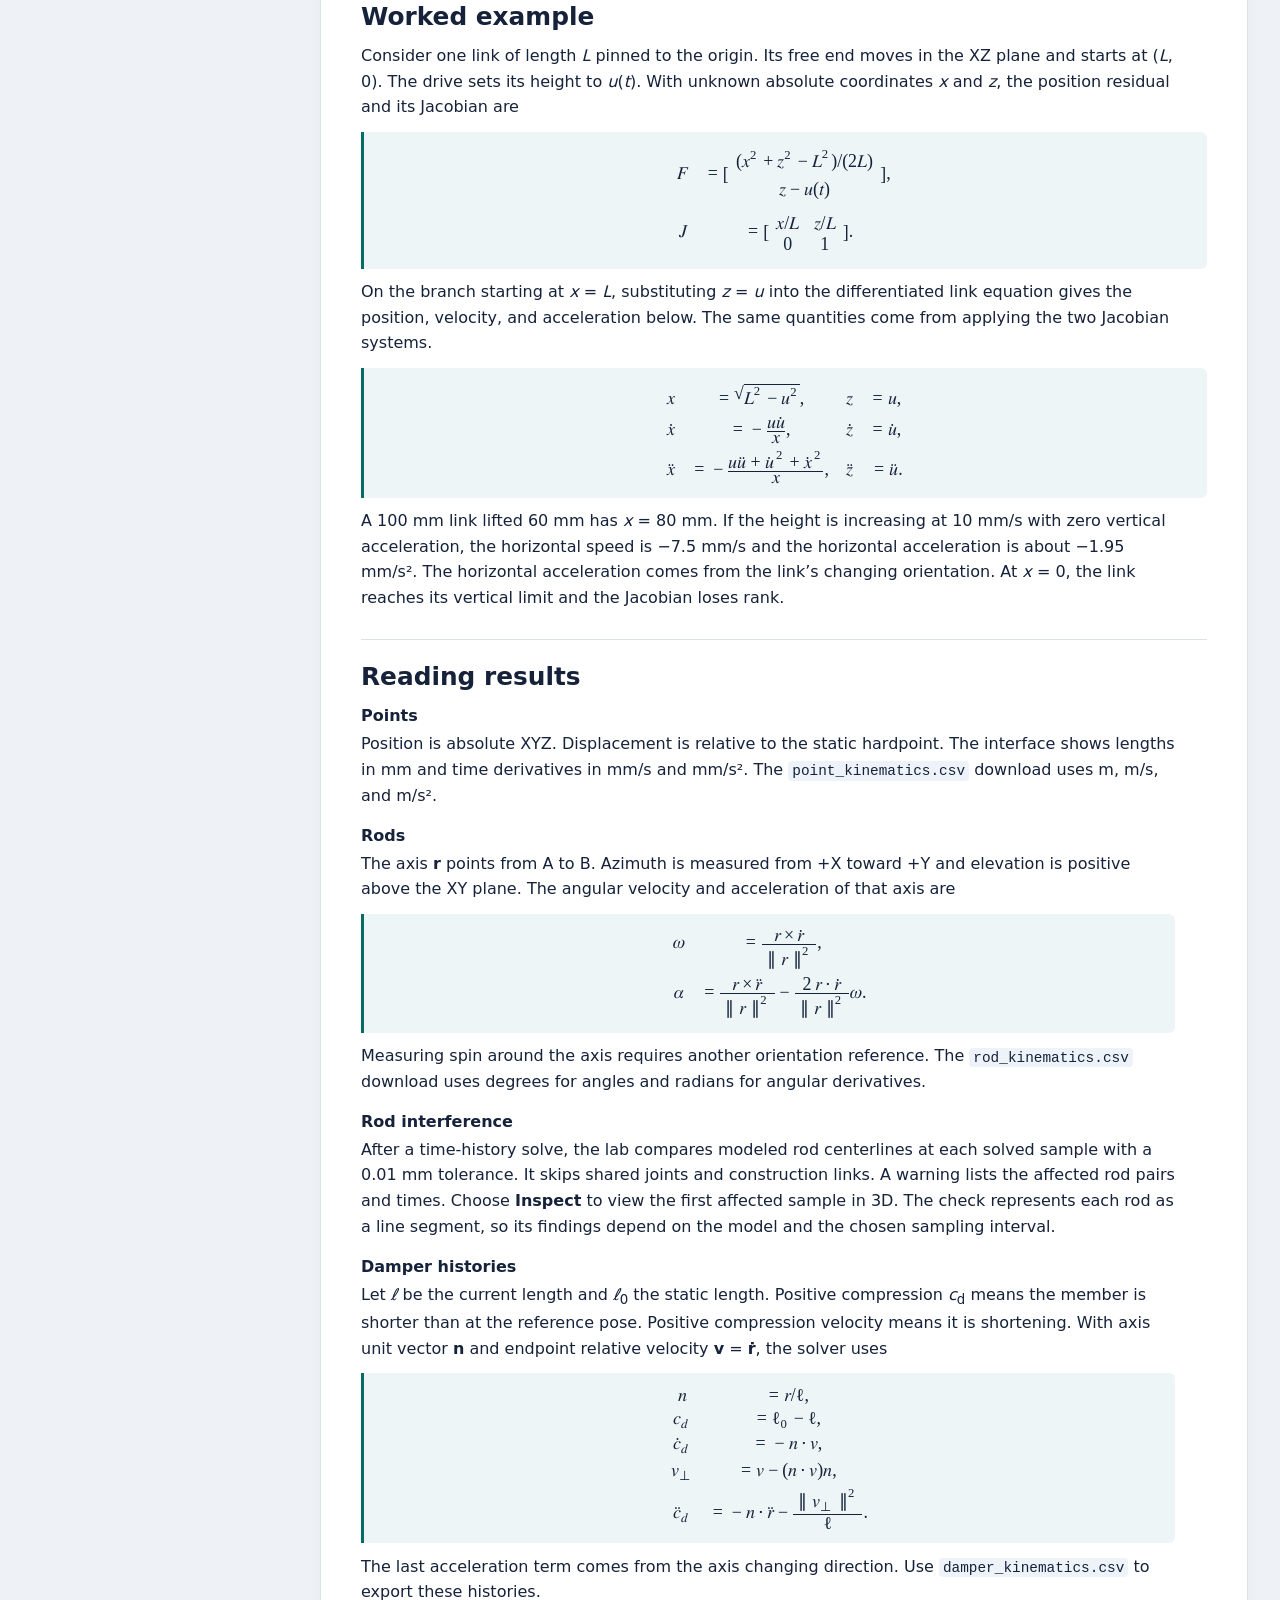
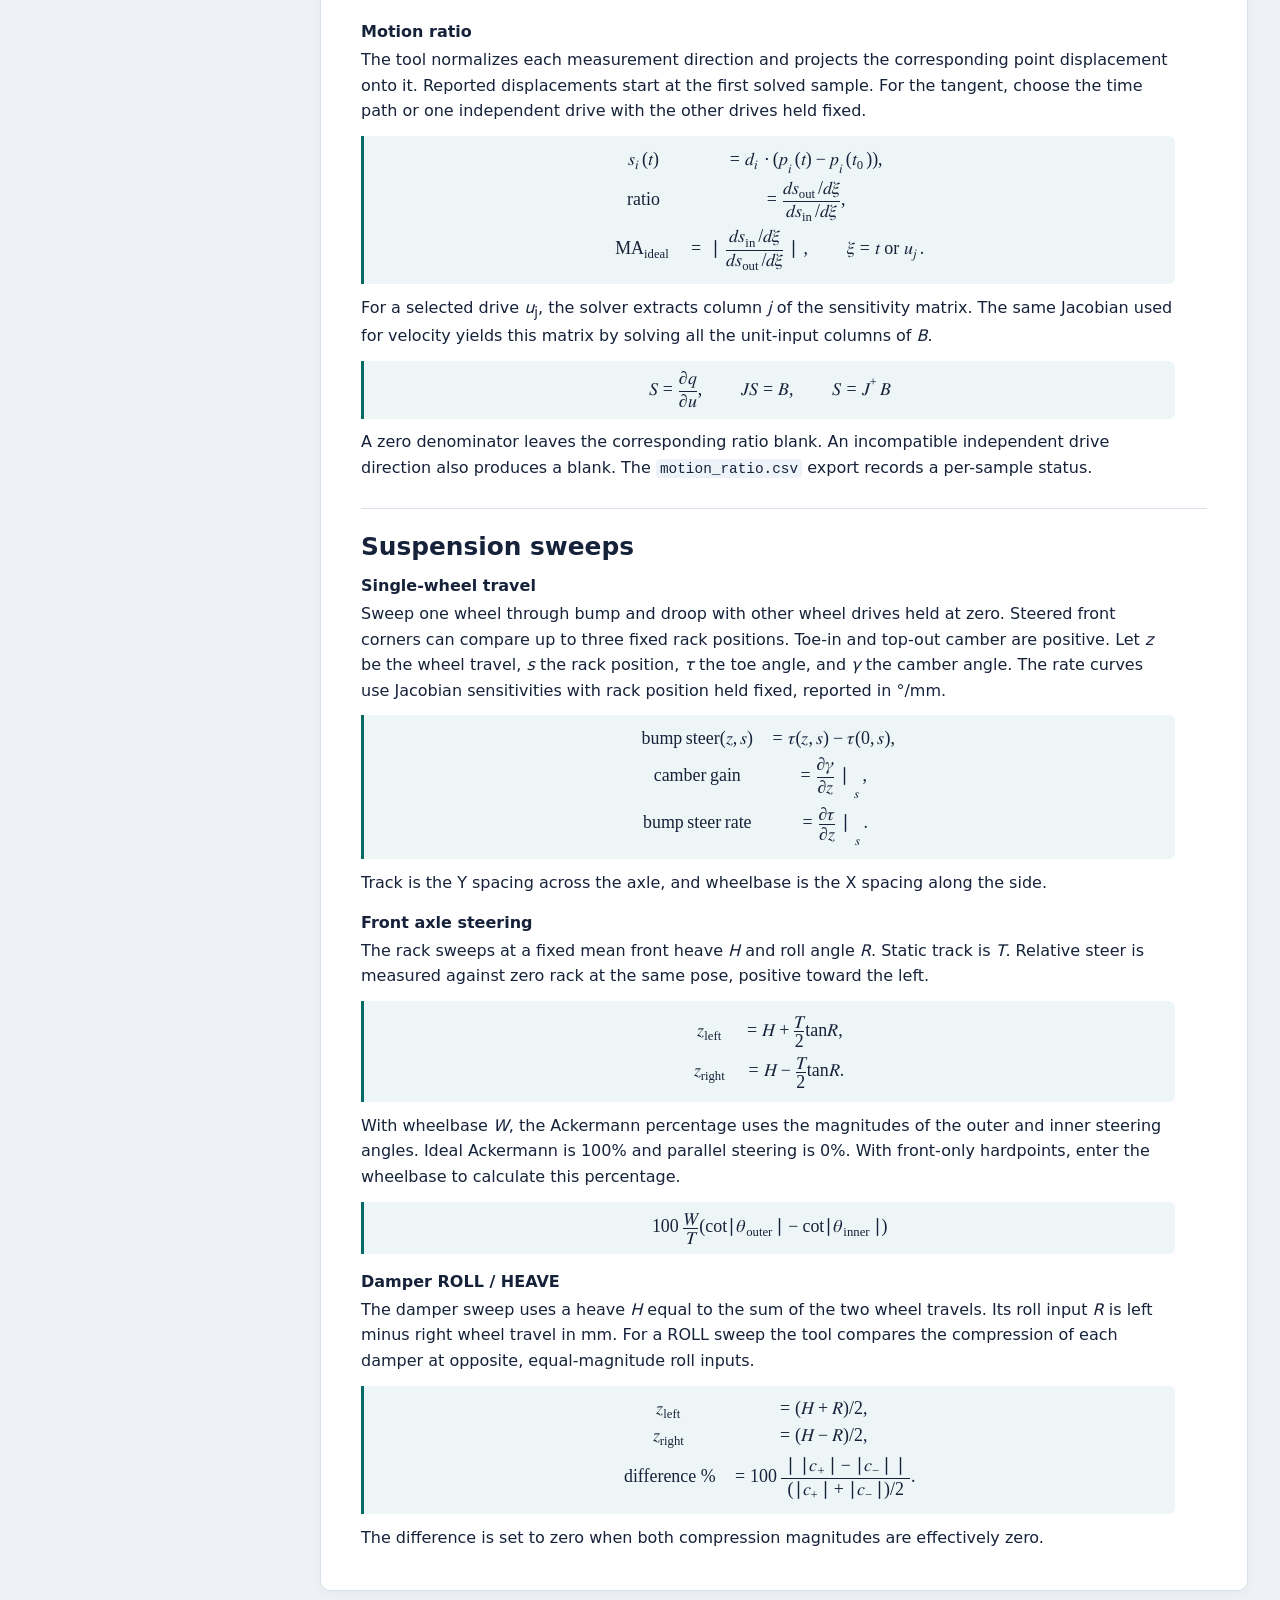
==== commit f2631233: "Support direct-acting dampers without rocker pivots" ====
--- a/web/method.html
+++ b/web/method.html
@@ -67,6 +67,7 @@
             </tbody>
           </table>
         </div>
+        <p>For a direct-acting damper, provide a pushrod outboard point and a chassis-side <code>PUSH_IN</code>, and omit both <code>ROCKER_A</code> and <code>ROCKER_B</code>. The lab warns that it has created a deformable member and reports its travel under <strong>Dampers</strong>. <a href="JacobianKinematicsLab/examples/direct_pushrod.csv" download>Download the four-corner direct-acting example CSV</a>.</p>
         <p>Tire toe and camber in <strong>Hardpoints &amp; tires</strong> set the static tire orientation relative to the upright. Positive toe is toe-in and positive camber tilts the top of the wheel outward. A blank toe field takes the horizontal heading from <code>FORWARD</code>, or zero degrees when no heading marker was supplied.</p>
         <p>A project JSON stores hardpoints under <code>points</code> as names mapped to XYZ arrays in metres. The full format uses <code>"version": 1</code> and adds tire setup, pushrod mounts, drive profiles, and deformable members. Deformable endpoints also use metres in JSON. A desktop project CSV stores settings in its <code>jacobian_project</code> column.</p>
         <p>For a custom mechanism, use <strong>Import CSV / JSON</strong> to open a complete project JSON with a <code>mechanism</code> field, or select a hardpoint CSV and its matching mechanism JSON together.</p>
